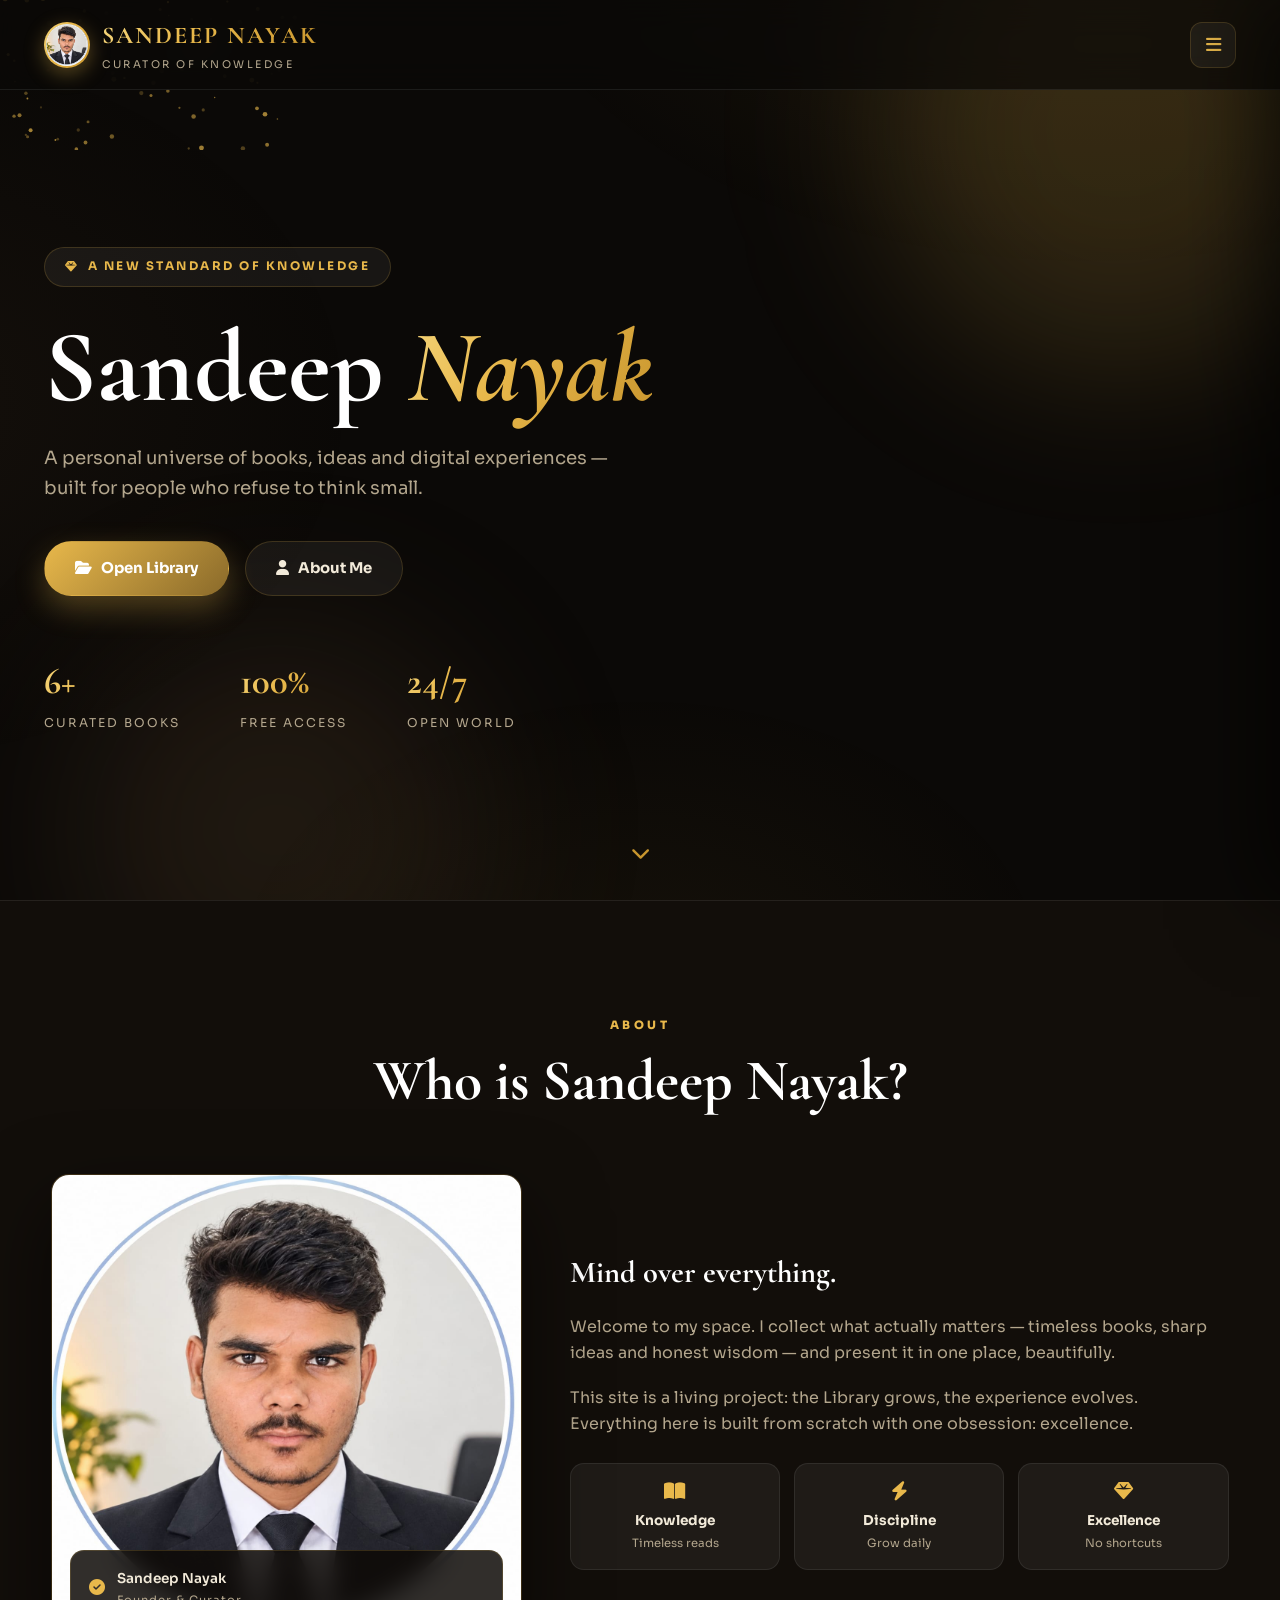
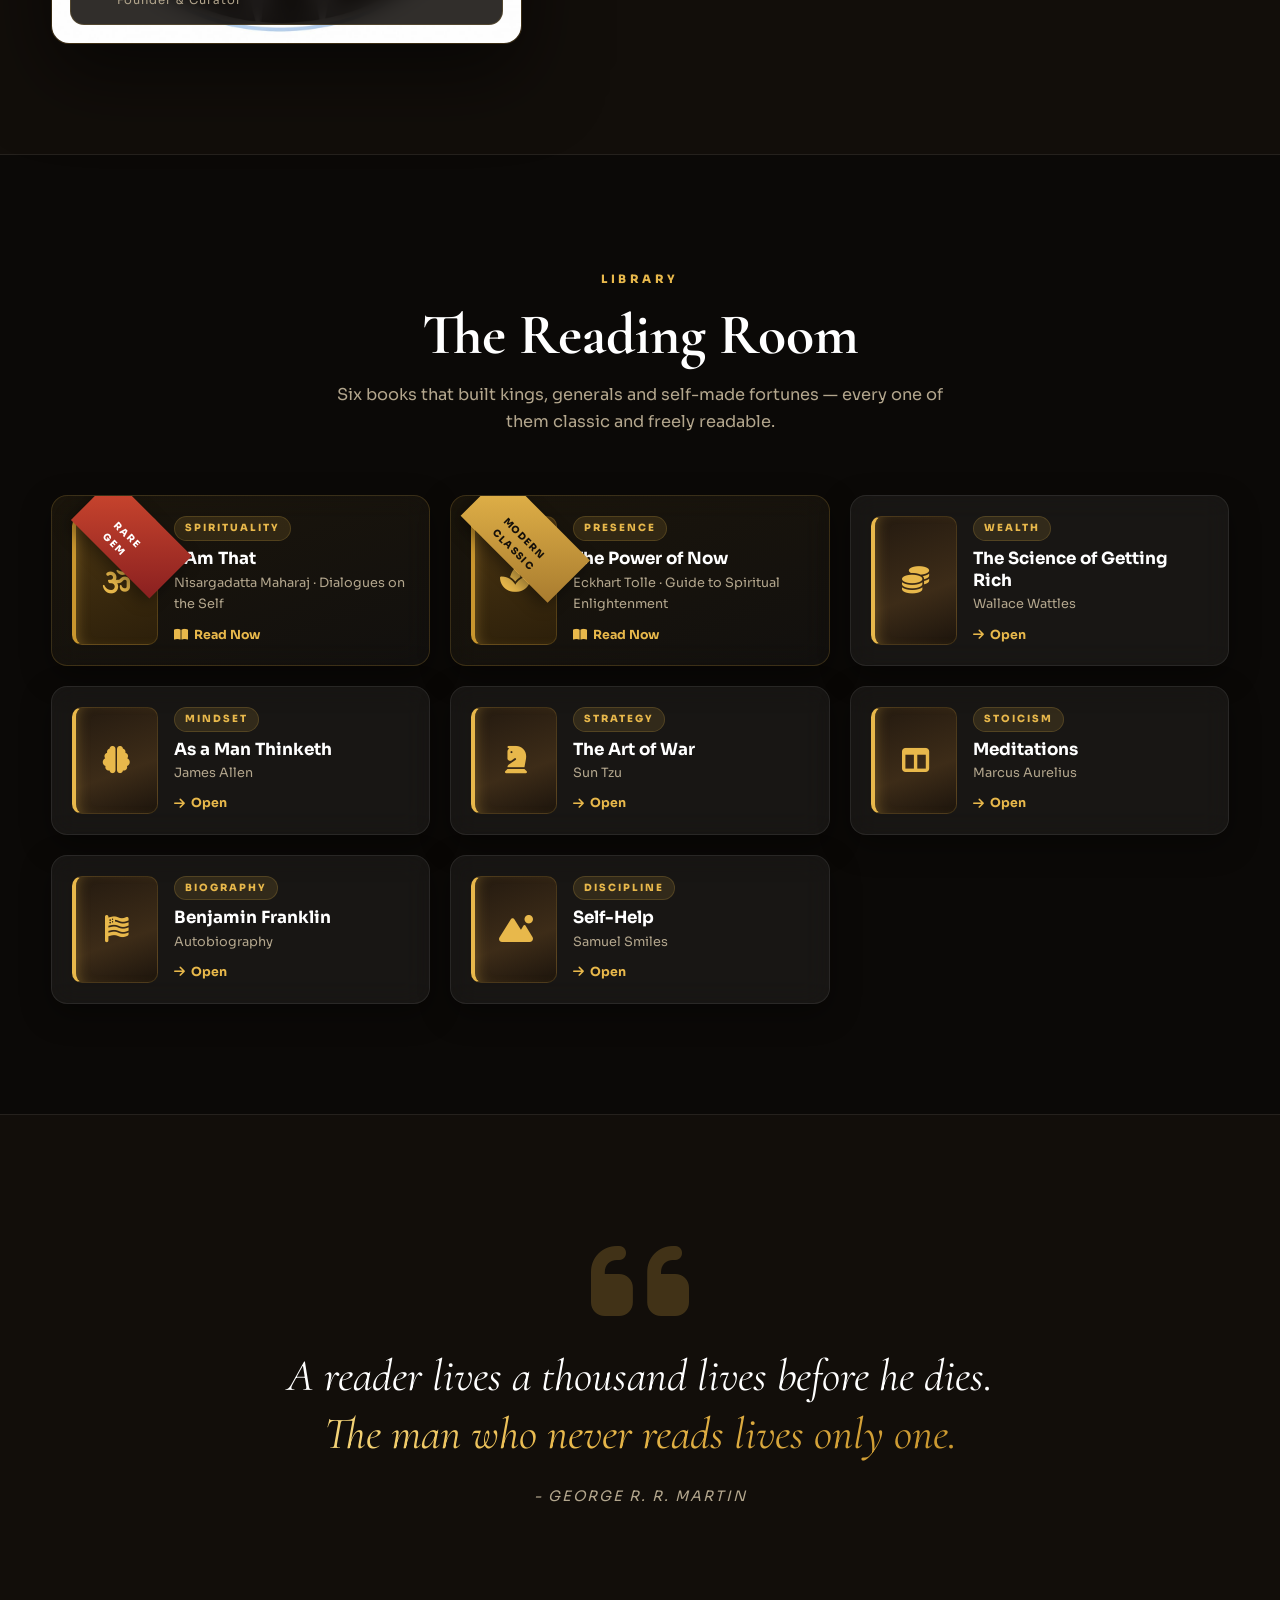
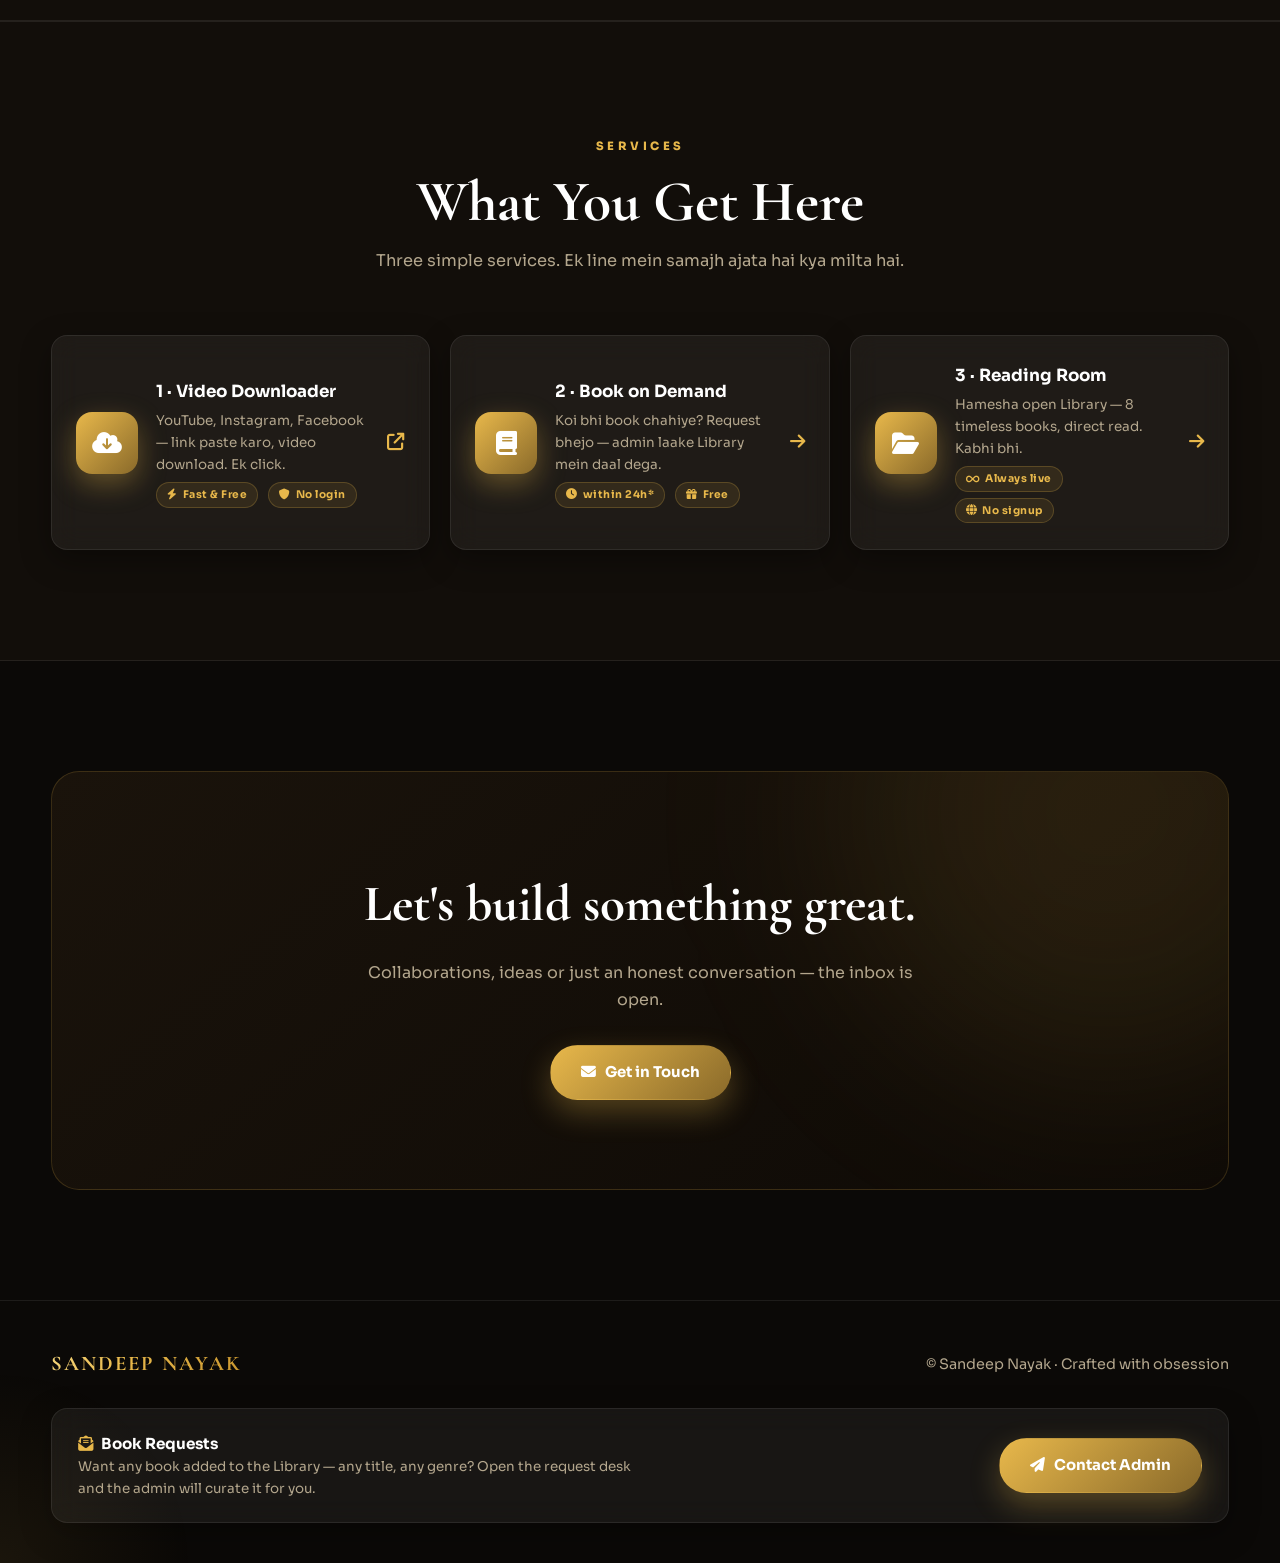
==== index.html @ e468a60b "Owner photo now visible in topbar on every page" ====
<!DOCTYPE html>
<html lang="en">
<head>
    <meta charset="UTF-8">
    <meta name="viewport" content="width=device-width, initial-scale=1.0, maximum-scale=1.0, user-scalable=no, viewport-fit=cover">
    <title>Sandeep Nayak | Premium Learning Spaces</title>
    <meta name="description" content="Sandeep Nayak — curated knowledge, resources and digital experiences.">
    <meta name="theme-color" content="#0b0907">
    <link rel="stylesheet" href="css/style.css">
    <link rel="stylesheet" href="https://cdnjs.cloudflare.com/ajax/libs/font-awesome/6.4.0/css/all.min.css">
    <link href="https://fonts.googleapis.com/css2?family=Cormorant+Garamond:ital,wght@0,500;0,600;0,700;1,600;1,700&family=Sora:wght@400;500;600;700;800&display=swap" rel="stylesheet">
</head>
<body>

    <div id="preloader">
        <div class="pre-logo">S. NAYAK</div>
        <div class="pre-bar"><i></i></div>
    </div>

    <div class="scroll-progress"></div>
    <div class="drawer-overlay" id="drawerOverlay"></div>

    <!-- ===== DRAWER ===== -->
    <aside class="drawer" id="drawer">
        <div class="drawer-head">
            <div class="side-brand">Menu</div>
            <button class="drawer-close" id="drawerClose"><i class="fas fa-xmark"></i></button>
        </div>

        <div class="drawer-owner">
            <div class="owner-avatar"><img src="images/sandeep.jpg" alt="Sandeep Nayak"></div>
            <h3>Sandeep Nayak</h3>
            <p>Founder &amp; Curator</p>
        </div>

        <div class="drawer-links">
            <a href="#home" class="drawer-link active" data-target="#home"><i class="fas fa-house"></i><span>Home</span></a>
            <a href="#about" class="drawer-link" data-target="#about"><i class="fas fa-user"></i><span>About Sandeep</span></a>
            <a href="#library" class="drawer-link" data-target="#library"><i class="fas fa-folder-open"></i><span>Library</span></a>
            <a href="#wisdom" class="drawer-link" data-target="#wisdom"><i class="fas fa-feather"></i><span>Wisdom</span></a>
            <a href="#services" class="drawer-link" data-target="#services"><i class="fas fa-screwdriver-wrench"></i><span>Services</span></a>
            <a href="#music" class="drawer-link" data-target="#music"><i class="fas fa-compass"></i><span>Explore</span></a>
            <a href="#contact" class="drawer-link" data-target="#contact"><i class="fas fa-envelope"></i><span>Contact</span></a>
        </div>

        <div class="drawer-foot">
            <div class="social">
                <a href="https://www.instagram.com/" target="_blank" rel="noopener" title="Instagram"><i class="fab fa-instagram"></i></a>
                <a href="https://x.com/" target="_blank" rel="noopener" title="X"><i class="fab fa-x-twitter"></i></a>
                <a href="https://www.youtube.com/" target="_blank" rel="noopener" title="YouTube"><i class="fab fa-youtube"></i></a>
                <a href="https://t.me/" target="_blank" rel="noopener" title="Telegram"><i class="fab fa-telegram"></i></a>
            </div>
            <p>© <span id="year"></span> Sandeep Nayak</p>
        </div>
    </aside>

    <!-- ===== TOPBAR ===== -->
    <header class="topbar">
        <div class="brand">
            <img class="top-avatar" src="images/sandeep.jpg" alt="Sandeep Nayak">
            <div>
                <h1>SANDEEP NAYAK</h1>
                <p>Curator of Knowledge</p>
            </div>
        </div>
        <div class="top-right">
            <button class="menu-btn" id="menuBtn" title="Open Menu"><i class="fas fa-bars"></i></button>
        </div>
    </header>

    <!-- ===== HERO ===== -->
    <section class="hero" id="home">
        <canvas id="heroCanvas"></canvas>
        <div class="hero-glow glow1"></div>
        <div class="hero-glow glow2"></div>
        <div class="hero-content">
            <span class="nav-pill"><i class="fas fa-gem"></i> A New Standard of Knowledge</span>
            <h1>Sandeep <em>Nayak</em></h1>
            <p class="hero-tagline">A personal universe of books, ideas and digital experiences — built for people who refuse to think small.</p>
            <div class="hero-cta">
                <a href="#library" class="btn btn-solid btn-lg"><i class="fas fa-folder-open"></i> Open Library</a>
                <a href="#about" class="btn btn-outline btn-lg"><i class="fas fa-user"></i> About Me</a>
            </div>
            <div class="hero-stats">
                <div class="stat"><h3 data-count="6" data-suffix="+">0</h3><p>Curated Books</p></div>
                <div class="stat"><h3 data-count="100" data-suffix="%">0</h3><p>Free Access</p></div>
                <div class="stat"><h3 data-count="24" data-suffix="/7">0</h3><p>Open World</p></div>
            </div>
        </div>
        <a href="#about" class="scroll-hint"><i class="fas fa-chevron-down"></i></a>
    </section>

    <!-- ===== ABOUT ===== -->
    <section class="section section-alt" id="about">
        <div class="container">
            <div class="section-head" data-reveal>
                <span class="kicker">About</span>
                <h2>Who is Sandeep Nayak?</h2>
            </div>
            <div class="about-wrap">
                <div class="about-photo" data-reveal>
                    <img src="images/sandeep.jpg" alt="Sandeep Nayak — Founder">
                    
                    <div class="about-badge">
                        <i class="fas fa-circle-check"></i>
                        <div>
                            <span>Sandeep Nayak</span>
                            <small>Founder &amp; Curator</small>
                        </div>
                    </div>
                </div>
                <div class="about-body" data-reveal>
                    <h3>Mind over everything.</h3>
                    <p>Welcome to my space. I collect what actually matters — timeless books, sharp ideas and honest wisdom — and present it in one place, beautifully.</p>
                    <p>This site is a living project: the Library grows, the experience evolves. Everything here is built from scratch with one obsession: excellence.</p>
                    <div class="about-pillars">
                        <div class="pillar"><div><i class="fas fa-book-open"></i></div><h4>Knowledge</h4><p>Timeless reads</p></div>
                        <div class="pillar"><div><i class="fas fa-bolt"></i></div><h4>Discipline</h4><p>Grow daily</p></div>
                        <div class="pillar"><div><i class="fas fa-gem"></i></div><h4>Excellence</h4><p>No shortcuts</p></div>
                    </div>
                </div>
            </div>
        </div>
    </section>

    <!-- ===== LIBRARY ===== -->
    <section class="section" id="library">
        <div class="container">
            <div class="section-head" data-reveal>
                <span class="kicker">Library</span>
                <h2>The Reading Room</h2>
                <p>Six books that built kings, generals and self-made fortunes — every one of them classic and freely readable.</p>
            </div>
            <div class="res-grid" id="bookGrid">

                <a class="book featured" data-reveal href="books/i-am-that.pdf" target="_blank" rel="noopener">
                    <div class="book-cover"><span class="ribbon">Rare Gem</span><i class="fas fa-om"></i></div>
                    <div class="book-meta">
                        <span class="book-tag">Spirituality</span>
                        <h3>I Am That</h3>
                        <p>Nisargadatta Maharaj · Dialogues on the Self</p>
                        <span class="read-link"><i class="fas fa-book-open"></i> Read Now</span>
                    </div>
                </a>

                <a class="book featured" data-reveal href="books/power-of-now.pdf" target="_blank" rel="noopener">
                    <div class="book-cover"><span class="ribbon gold">Modern Classic</span><i class="fas fa-spa"></i></div>
                    <div class="book-meta">
                        <span class="book-tag">Presence</span>
                        <h3>The Power of Now</h3>
                        <p>Eckhart Tolle · Guide to Spiritual Enlightenment</p>
                        <span class="read-link"><i class="fas fa-book-open"></i> Read Now</span>
                    </div>
                </a>

                <a class="book" data-reveal href="https://www.gutenberg.org/ebooks/25434" target="_blank" rel="noopener">
                    <div class="book-cover"><i class="fas fa-coins"></i></div>
                    <div class="book-meta">
                        <span class="book-tag">Wealth</span>
                        <h3>The Science of Getting Rich</h3>
                        <p>Wallace Wattles</p>
                        <span class="read-link"><i class="fas fa-arrow-right"></i> Open</span>
                    </div>
                </a>
                <a class="book" data-reveal href="https://www.gutenberg.org/ebooks/4507" target="_blank" rel="noopener">
                    <div class="book-cover"><i class="fas fa-brain"></i></div>
                    <div class="book-meta">
                        <span class="book-tag">Mindset</span>
                        <h3>As a Man Thinketh</h3>
                        <p>James Allen</p>
                        <span class="read-link"><i class="fas fa-arrow-right"></i> Open</span>
                    </div>
                </a>
                <a class="book" data-reveal href="https://www.gutenberg.org/ebooks/132" target="_blank" rel="noopener">
                    <div class="book-cover"><i class="fas fa-chess-knight"></i></div>
                    <div class="book-meta">
                        <span class="book-tag">Strategy</span>
                        <h3>The Art of War</h3>
                        <p>Sun Tzu</p>
                        <span class="read-link"><i class="fas fa-arrow-right"></i> Open</span>
                    </div>
                </a>
                <a class="book" data-reveal href="https://www.gutenberg.org/ebooks/2680" target="_blank" rel="noopener">
                    <div class="book-cover"><i class="fas fa-columns"></i></div>
                    <div class="book-meta">
                        <span class="book-tag">Stoicism</span>
                        <h3>Meditations</h3>
                        <p>Marcus Aurelius</p>
                        <span class="read-link"><i class="fas fa-arrow-right"></i> Open</span>
                    </div>
                </a>
                <a class="book" data-reveal href="https://www.gutenberg.org/ebooks/148" target="_blank" rel="noopener">
                    <div class="book-cover"><i class="fas fa-flag-usa"></i></div>
                    <div class="book-meta">
                        <span class="book-tag">Biography</span>
                        <h3>Benjamin Franklin</h3>
                        <p>Autobiography</p>
                        <span class="read-link"><i class="fas fa-arrow-right"></i> Open</span>
                    </div>
                </a>
                <a class="book" data-reveal href="https://www.gutenberg.org/ebooks/9351" target="_blank" rel="noopener">
                    <div class="book-cover"><i class="fas fa-mountain-sun"></i></div>
                    <div class="book-meta">
                        <span class="book-tag">Discipline</span>
                        <h3>Self-Help</h3>
                        <p>Samuel Smiles</p>
                        <span class="read-link"><i class="fas fa-arrow-right"></i> Open</span>
                    </div>
                </a>
            </div>
        </div>
    </section>

    <!-- ===== WISDOM / QUOTE ===== -->
    <section class="section section-alt" id="wisdom">
        <div class="container quote-block" data-reveal>
            <div class="quote-mark"><i class="fas fa-quote-left"></i></div>
            <blockquote>A reader lives a thousand lives before he dies.<br><em>The man who never reads lives only one.</em></blockquote>
            <cite>- George R. R. Martin</cite>
        </div>
    </section>


    <!-- ===== SERVICES ===== -->
    <section class="section section-alt" id="services">
        <div class="container">
            <div class="section-head" data-reveal>
                <span class="kicker">Services</span>
                <h2>What You Get Here</h2>
                <p>Three simple services. Ek line mein samajh ajata hai kya milta hai.</p>
            </div>
            <div class="svc-grid">
                <a class="svc-card" data-reveal href="downloader.html" target="_blank" rel="noopener">
                    <div class="svc-icon"><i class="fas fa-cloud-arrow-down"></i></div>
                    <div class="svc-info">
                        <h3>1 · Video Downloader</h3>
                        <p>YouTube, Instagram, Facebook — link paste karo, video download. Ek click.</p>
                        <span class="svc-chip"><i class="fas fa-bolt"></i> Fast &amp; Free</span>
                        <span class="svc-chip"><i class="fas fa-shield"></i> No login</span>
                    </div>
                    <span class="svc-go"><i class="fas fa-arrow-up-right-from-square"></i></span>
                </a>
                <a class="svc-card" data-reveal href="contact.html">
                    <div class="svc-icon"><i class="fas fa-book"></i></div>
                    <div class="svc-info">
                        <h3>2 · Book on Demand</h3>
                        <p>Koi bhi book chahiye? Request bhejo — admin laake Library mein daal dega.</p>
                        <span class="svc-chip"><i class="fas fa-clock"></i> within 24h*</span>
                        <span class="svc-chip"><i class="fas fa-gift"></i> Free</span>
                    </div>
                    <span class="svc-go"><i class="fas fa-arrow-right"></i></span>
                </a>
                <a class="svc-card" data-reveal href="#library">
                    <div class="svc-icon"><i class="fas fa-folder-open"></i></div>
                    <div class="svc-info">
                        <h3>3 · Reading Room</h3>
                        <p>Hamesha open Library — 8 timeless books, direct read. Kabhi bhi.</p>
                        <span class="svc-chip"><i class="fas fa-infinity"></i> Always live</span>
                        <span class="svc-chip"><i class="fas fa-globe"></i> No signup</span>
                    </div>
                    <span class="svc-go"><i class="fas fa-arrow-right"></i></span>
                </a>
            </div>
        </div>
    </section>

    <!-- ===== CONTACT ===== -->
    <section class="section" id="contact">
        <div class="container">
            <div class="cta-block" data-reveal>
                <h2>Let's build something great.</h2>
                <p>Collaborations, ideas or just an honest conversation — the inbox is open.</p>
                <a href="mailto:hello@sandeepnayak.com" class="btn btn-solid btn-lg"><i class="fas fa-envelope"></i> Get in Touch</a>
            </div>
        </div>
    </section>

    <footer class="footer">
        <div class="container">
            <span class="f-brand">SANDEEP NAYAK</span>
            <p>© <span id="year"></span> Sandeep Nayak · Crafted with obsession</p>
        </div>
        <div class="container request-strip">
            <div class="req-text">
                <h4><i class="fas fa-envelope-open-text"></i> Book Requests</h4>
                <p>Want any book added to the Library — any title, any genre? Open the request desk and the admin will curate it for you.</p>
            </div>
            <a href="contact.html" class="btn btn-solid"><i class="fas fa-paper-plane"></i> Contact Admin</a>
        </div>
    </footer>

    <script>document.getElementById('year').textContent = new Date().getFullYear();</script>
    <script src="js/main.js"></script>
</body>
</html>
---- css/style.css ----
/* ============================================================
   SANDDEEP NAYAK — Dark Luxe (drawer-first premium site)
   ============================================================ */
:root {
    --bg: #0b0907;
    --bg-2: #120e0a;
    --glass: rgba(255, 255, 255, 0.055);
    --glass-strong: rgba(255, 255, 255, 0.09);
    --gold: #e8b84b;
    --gold-2: #c9962e;
    --gold-soft: rgba(232, 184, 75, 0.12);
    --text: #f2ead9;
    --text-soft: #b3a68d;
    --line: rgba(232, 184, 75, 0.18);
    --line-soft: rgba(255, 255, 255, 0.08);
    --shadow: 0 30px 80px rgba(0, 0, 0, 0.55);
    --shadow-sm: 0 10px 30px rgba(0, 0, 0, 0.35);
    --radius: 18px;
    --grad-gold: linear-gradient(120deg, #f5d67c, #e8b84b 40%, #c9962e);
    --grad-gold-2: linear-gradient(135deg, #e8b84b, #8a6a2a);
    --ease: cubic-bezier(0.22, 0.61, 0.36, 1);
}

* { margin: 0; padding: 0; box-sizing: border-box; }
html { scroll-behavior: smooth; }

body {
    font-family: 'Sora', system-ui, sans-serif;
    background: var(--bg);
    color: var(--text);
    line-height: 1.65;
    overflow-x: hidden;
    min-height: 100vh;
    -webkit-font-smoothing: antialiased;
}
body::before {
    content: ''; position: fixed; inset: 0; z-index: -2; pointer-events: none;
    background:
        radial-gradient(1000px 600px at 85% -10%, rgba(232,184,75,0.08), transparent 60%),
        radial-gradient(800px 600px at -10% 45%, rgba(107,79,51,0.10), transparent 60%),
        radial-gradient(700px 500px at 50% 110%, rgba(232,184,75,0.05), transparent 60%);
}
body.drawer-open { overflow: hidden; }

::selection { background: var(--gold); color: #15100a; }
::-webkit-scrollbar { width: 10px; }
::-webkit-scrollbar-track { background: var(--bg); }
::-webkit-scrollbar-thumb { background: #3a2d1d; border-radius: 8px; }
::-webkit-scrollbar-thumb:hover { background: var(--gold-2); }

img { max-width: 100%; display: block; }
a { text-decoration: none; color: inherit; }
button { font-family: inherit; cursor: pointer; }
::backdrop { background: transparent; }

/* ===== PRELOADER ===== */
#preloader {
    position: fixed; inset: 0; z-index: 10000; display: flex;
    align-items: center; justify-content: center; flex-direction: column; gap: 18px;
    background: var(--bg); transition: opacity 0.6s var(--ease), visibility 0.6s;
}
#preloader.done { opacity: 0; visibility: hidden; }
.pre-logo {
    font-family: 'Cormorant Garamond', serif; font-size: 2.6rem; font-weight: 700;
    letter-spacing: 6px; background: var(--grad-gold);
    -webkit-background-clip: text; background-clip: text; color: transparent;
    animation: prePulse 1.4s ease-in-out infinite;
}
.pre-bar { width: 160px; height: 2px; background: rgba(255,255,255,0.1); border-radius: 2px; overflow: hidden; }
.pre-bar i { display: block; height: 100%; width: 40%; background: var(--grad-gold); border-radius: 2px; animation: preSlide 1s ease-in-out infinite; }
@keyframes preSlide { 0% { transform: translateX(-100%); } 100% { transform: translateX(260%); } }
@keyframes prePulse { 50% { opacity: 0.5; } }

/* ===== SCROLL PROGRESS ===== */
.scroll-progress {
    position: fixed; top: 0; left: 0; height: 3px; width: 0%;
    background: var(--grad-gold); z-index: 9500;
    box-shadow: 0 0 14px rgba(232,184,75,0.7);
}

/* ===== CURSOR GLOW (desktop) ===== */
.cursor-glow {
    position: fixed; width: 420px; height: 420px; border-radius: 50%;
    background: radial-gradient(circle, rgba(232,184,75,0.07), transparent 65%);
    pointer-events: none; z-index: 1; transform: translate(-50%, -50%);
    transition: left 0.08s linear, top 0.08s linear; display: none;
}
@media (pointer: fine) { .cursor-glow { display: block; } }

/* ===== TOPBAR ===== */
.topbar {
    display: flex; align-items: center; justify-content: space-between; gap: 16px;
    padding: 16px clamp(16px, 4vw, 44px);
    position: fixed; top: 0; left: 0; right: 0; z-index: 90;
    background: rgba(11, 9, 7, 0.72);
    backdrop-filter: blur(16px); -webkit-backdrop-filter: blur(16px);
    border-bottom: 1px solid var(--line-soft);
}
.brand { display: flex; align-items: center; gap: 12px; }
.brand h1 {
    font-family: 'Cormorant Garamond', serif; font-size: 1.5rem; letter-spacing: 2px;
    background: var(--grad-gold); -webkit-background-clip: text; background-clip: text; color: transparent;
    white-space: nowrap;
}
.brand p { font-size: 0.66rem; color: var(--text-soft); letter-spacing: 2.5px; text-transform: uppercase; }
.top-right { display: flex; align-items: center; gap: 12px; }

/* hamburger */
.menu-btn {
    background: var(--glass); border: 1px solid var(--line);
    width: 46px; height: 46px; border-radius: 12px; color: var(--gold);
    font-size: 1.1rem; display: flex; align-items: center; justify-content: center;
    transition: all 0.25s var(--ease);
}
.menu-btn:hover { background: var(--gold-soft); box-shadow: 0 6px 20px rgba(232,184,75,0.25); }

/* ===== DRAWER ===== */
.drawer-overlay {
    position: fixed; inset: 0; z-index: 500;
    background: rgba(5, 3, 1, 0.7); backdrop-filter: blur(6px); -webkit-backdrop-filter: blur(6px);
    opacity: 0; visibility: hidden; transition: opacity 0.35s var(--ease), visibility 0.35s;
}
.drawer-overlay.show { opacity: 1; visibility: visible; }
.drawer {
    position: fixed; top: 0; right: -330px; bottom: 0; width: 320px; z-index: 600;
    background: rgba(14, 10, 6, 0.96);
    backdrop-filter: blur(20px); -webkit-backdrop-filter: blur(20px);
    border-left: 1px solid var(--line);
    box-shadow: -30px 0 80px rgba(0,0,0,0.6);
    display: flex; flex-direction: column; padding: 30px 22px;
    transition: right 0.42s var(--ease);
}
.drawer.open { right: 0; }
.drawer-head { display: flex; align-items: center; justify-content: space-between; margin-bottom: 10px; }
.drawer-head .side-brand {
    font-family: 'Cormorant Garamond', serif; font-size: 1.7rem; font-weight: 700; letter-spacing: 3px;
    background: var(--grad-gold); -webkit-background-clip: text; background-clip: text; color: transparent;
}
.drawer-close {
    background: var(--glass); border: 1px solid var(--line-soft); color: var(--text);
    width: 38px; height: 38px; border-radius: 50%; font-size: 1rem; transition: all 0.25s;
}
.drawer-close:hover { background: var(--gold-2); color: #15100a; transform: rotate(90deg); }
.drawer-owner {
    text-align: center; padding: 22px 14px 26px; border-bottom: 1px solid var(--line-soft);
    margin-bottom: 18px;
}
.owner-avatar {
    width: 84px; height: 84px; margin: 0 auto 14px; border-radius: 50%;
    background: var(--grad-gold-2); color: #15100a;
    display: flex; align-items: center; justify-content: center;
    font-family: 'Cormorant Garamond', serif; font-size: 2rem; font-weight: 700;
    box-shadow: 0 14px 40px rgba(232,184,75,0.35);
    border: 2px solid rgba(245,214,124,0.5);
}
.drawer-owner h3 { font-size: 1.1rem; font-weight: 700; letter-spacing: 1px; color: #fff; }
.drawer-owner p { font-size: 0.72rem; color: var(--text-soft); letter-spacing: 2px; text-transform: uppercase; margin-top: 4px; }
.drawer-links { display: flex; flex-direction: column; gap: 6px; }
.drawer-link {
    display: flex; align-items: center; gap: 14px;
    padding: 14px 16px; border-radius: 14px;
    color: var(--text-soft); font-weight: 600; font-size: 0.98rem;
    transition: all 0.25s var(--ease); border: 1px solid transparent;
    cursor: pointer;
}
.drawer-link i { width: 24px; text-align: center; font-size: 1.1rem; transition: transform 0.25s; }
.drawer-link:hover { background: var(--glass); border-color: var(--line-soft); color: #fff; transform: translateX(4px); }
.drawer-link:hover i { transform: scale(1.18); color: var(--gold); }
.drawer-link.active { background: var(--gold-soft); border-color: var(--line); color: var(--gold); }
.drawer-foot { margin-top: auto; padding-top: 18px; border-top: 1px solid var(--line-soft); text-align: center; }
.drawer-foot .social { display: flex; justify-content: center; gap: 12px; }
.drawer-foot .social a {
    width: 42px; height: 42px; border-radius: 50%;
    background: var(--glass); border: 1px solid var(--line-soft);
    display: flex; align-items: center; justify-content: center;
    color: var(--text-soft); font-size: 1rem; transition: all 0.25s;
}
.drawer-foot .social a:hover { color: #15100a; background: var(--grad-gold); box-shadow: 0 8px 24px rgba(232,184,75,0.35); }
.drawer-foot p { margin-top: 14px; font-size: 0.72rem; color: var(--text-soft); }

/* ===== HERO ===== */
.hero {
    position: relative; overflow: hidden;
    padding: clamp(120px, 16vw, 190px) clamp(18px, 4vw, 44px) clamp(70px, 9vw, 110px);
    min-height: 100vh; display: flex; align-items: center;
}
#heroCanvas { position: absolute; inset: 0; z-index: 0; }
.hero-glow { position: absolute; border-radius: 50%; filter: blur(80px); pointer-events: none; animation: drift 10s ease-in-out infinite alternate; }
@keyframes drift { from { transform: translate(0,0) scale(1); } to { transform: translate(-50px, 40px) scale(1.15); } }
.glow1 { width: 480px; height: 480px; background: rgba(232, 184, 75, 0.16); top: -110px; right: -80px; }
.glow2 { width: 400px; height: 400px; background: rgba(107, 79, 51, 0.22); bottom: -130px; left: 6%; animation-delay: -5s; }
.hero-content { position: relative; z-index: 2; max-width: 760px; animation: heroIn 1.1s var(--ease) both; }
@keyframes heroIn { from { opacity: 0; transform: translateY(38px); } to { opacity: 1; transform: none; } }
.nav-pill {
    display: inline-flex; align-items: center; gap: 8px;
    background: var(--glass); color: var(--gold);
    padding: 9px 20px; border-radius: 999px;
    font-size: 0.74rem; font-weight: 700; letter-spacing: 2.5px; text-transform: uppercase;
    margin-bottom: 28px; border: 1px solid var(--line); width: fit-content;
    animation: glowPulse 3s ease-in-out infinite;
}
@keyframes glowPulse { 50% { box-shadow: 0 0 26px rgba(232,184,75,0.25); } }
.hero h1 {
    font-family: 'Cormorant Garamond', serif;
    font-size: clamp(3.2rem, 8.5vw, 6.4rem); font-weight: 700;
    line-height: 1.02; margin-bottom: 24px; color: #fff;
}
.hero h1 em {
    font-style: italic;
    background: var(--grad-gold);
    -webkit-background-clip: text; background-clip: text; color: transparent;
}
.hero-tagline { color: var(--text-soft); font-size: 1.14rem; max-width: 580px; margin-bottom: 38px; }
.hero-cta { display: flex; gap: 16px; flex-wrap: wrap; }
.hero-stats { display: flex; gap: clamp(28px, 5vw, 60px); margin-top: 56px; flex-wrap: wrap; }
.stat h3 {
    font-size: 2.3rem; font-weight: 800; font-family: 'Cormorant Garamond', serif;
    background: var(--grad-gold); -webkit-background-clip: text; background-clip: text; color: transparent;
}
.stat p { font-size: 0.76rem; color: var(--text-soft); letter-spacing: 2px; text-transform: uppercase; }
.scroll-hint {
    position: absolute; bottom: 30px; left: 50%; transform: translateX(-50%);
    color: var(--gold-2); animation: bounce 2s infinite; z-index: 2; font-size: 1.2rem;
}
@keyframes bounce { 0%,100% { transform: translate(-50%, 0); } 50% { transform: translate(-50%, 12px); } }

/* ===== SECTIONS ===== */
.section { padding: 110px 0; position: relative; }
.section-alt { background: var(--bg-2); border-block: 1px solid var(--line-soft); }
.container { width: min(1180px, 92%); margin: 0 auto; }
.section-head { text-align: center; margin-bottom: 60px; }
.kicker {
    display: inline-block; font-size: 0.72rem; font-weight: 800; letter-spacing: 3.5px;
    text-transform: uppercase; color: var(--gold); margin-bottom: 14px;
}
.section-head h2 {
    font-family: 'Cormorant Garamond', serif; font-size: clamp(2.4rem, 5vw, 3.6rem);
    font-weight: 700; line-height: 1.12; color: #fff;
}
.section-head > p { color: var(--text-soft); max-width: 640px; margin: 14px auto 0; font-size: 1.02rem; }

/* ===== ABOUT ===== */
.about-wrap { display: grid; grid-template-columns: 1fr 1.4fr; gap: 48px; align-items: center; }
.about-photo {
    border-radius: var(--radius); overflow: hidden; position: relative;
    border: 1px solid var(--line); box-shadow: var(--shadow);
    background: linear-gradient(135deg, #1c140c, #0e0a06);
    min-height: 380px; display: flex; align-items: center; justify-content: center;
}
.about-photo .initials {
    font-family: 'Cormorant Garamond', serif; font-size: 6rem; font-weight: 700;
    background: var(--grad-gold); -webkit-background-clip: text; background-clip: text; color: transparent;
}
.about-badge {
    position: absolute; bottom: 18px; left: 18px; right: 18px;
    background: rgba(14,10,6,0.85); backdrop-filter: blur(12px); -webkit-backdrop-filter: blur(12px);
    border: 1px solid var(--line); border-radius: 14px; padding: 14px 18px;
    display: flex; align-items: center; gap: 12px;
}
.about-badge i { color: var(--gold); }
.about-badge span { font-size: 0.85rem; font-weight: 600; }
.about-badge small { display: block; color: var(--text-soft); font-size: 0.72rem; letter-spacing: 1px; }
.about-body h3 { font-family: 'Cormorant Garamond', serif; font-size: 1.9rem; color: #fff; margin-bottom: 16px; }
.about-body p { color: var(--text-soft); margin-bottom: 18px; font-size: 1rem; }
.about-pillars { display: grid; grid-template-columns: repeat(3, 1fr); gap: 14px; margin-top: 26px; }
.pillar {
    background: var(--glass); border: 1px solid var(--line-soft); border-radius: 14px;
    padding: 16px 14px; text-align: center; transition: all 0.3s var(--ease);
}
.pillar:hover { border-color: var(--line); transform: translateY(-4px); }
.pillar i { color: var(--gold); font-size: 1.2rem; margin-bottom: 8px; }
.pillar h4 { font-size: 0.85rem; font-weight: 700; }
.pillar p { font-size: 0.72rem; color: var(--text-soft); margin: 2px 0 0; }

/* ===== LIBRARY ===== */
.res-grid { display: grid; grid-template-columns: repeat(auto-fill, minmax(330px, 1fr)); gap: 20px; }
.res-card {
    background: var(--glass); backdrop-filter: blur(14px); -webkit-backdrop-filter: blur(14px);
    border: 1px solid var(--line-soft); border-radius: 16px;
    padding: 22px; display: flex; align-items: center; gap: 16px;
    transition: all 0.32s var(--ease); position: relative; box-shadow: var(--shadow-sm);
    overflow: hidden;
}
.res-card::after {
    content: ''; position: absolute; top: 0; left: -80%; width: 50%; height: 100%;
    background: linear-gradient(100deg, transparent, rgba(232,184,75,0.10), transparent);
    transform: skewX(-18deg); transition: left 0.5s var(--ease);
}
.res-card:hover::after { left: 130%; }
.res-card:hover { transform: translateY(-6px); box-shadow: var(--shadow); border-color: var(--line); }
.res-icon {
    width: 56px; height: 56px; border-radius: 14px; flex-shrink: 0;
    background: linear-gradient(135deg, #d0a43f, #7a5a1a); color: #15100a;
    display: flex; align-items: center; justify-content: center; font-size: 1.3rem;
    box-shadow: 0 8px 24px rgba(208,164,63,0.4);
}
.res-info { flex: 1; min-width: 0; }
.res-info h3 { font-size: 1.02rem; font-weight: 700; margin-bottom: 3px; color: #fff; }
.res-info p { color: var(--text-soft); font-size: 0.83rem; }
.res-go { color: var(--gold); font-size: 1.05rem; transition: transform 0.25s; }
.res-card:hover .res-go { transform: translateX(4px); }

/* ===== QUOTE ===== */
.quote-block { text-align: center; position: relative; }
.quote-mark {
    font-family: 'Cormorant Garamond', serif; font-size: 7rem; line-height: 0.6;
    color: rgba(232,184,75,0.22); margin-bottom: 10px;
}
.quote-block blockquote {
    font-family: 'Cormorant Garamond', serif; font-style: italic;
    font-size: clamp(1.6rem, 4vw, 2.8rem); line-height: 1.3; color: #fff;
    max-width: 840px; margin: 0 auto 20px;
}
.quote-block blockquote em {
    background: var(--grad-gold); -webkit-background-clip: text; background-clip: text; color: transparent;
}
.quote-block cite { color: var(--text-soft); font-size: 0.9rem; letter-spacing: 2px; text-transform: uppercase; }

/* ===== CONTACT / CTA ===== */
.cta-block {
    text-align: center; border-radius: 28px;
    background: linear-gradient(140deg, #1a130b, #0e0a06);
    position: relative; overflow: hidden;
    padding: clamp(50px, 7vw, 90px) 30px;
    border: 1px solid var(--line);
}
.cta-block::before {
    content: ''; position: absolute; width: 520px; height: 520px; border-radius: 50%;
    background: rgba(232,184,75,0.10); filter: blur(100px); top: -220px; right: -140px; pointer-events: none;
}
.cta-block h2 { font-family: 'Cormorant Garamond', serif; font-size: clamp(2rem, 5vw, 3.2rem); margin-bottom: 14px; color: #fff; position: relative; }
.cta-block p { color: var(--text-soft); margin-bottom: 32px; position: relative; max-width: 560px; margin-inline: auto; }
.cta-block .container { position: relative; }

/* ===== BUTTONS ===== */
.btn {
    display: inline-flex; align-items: center; gap: 9px;
    padding: 14px 30px; border-radius: 999px;
    font-weight: 700; font-size: 0.93rem; font-family: inherit;
    border: 1px solid transparent; transition: all 0.28s var(--ease);
    position: relative; overflow: hidden;
}
.btn-solid { background: var(--grad-gold-2); color: #fff; box-shadow: 0 12px 30px rgba(232,184,75,0.3); }
.btn-solid::after {
    content: ''; position: absolute; inset: 0;
    background: linear-gradient(100deg, transparent 35%, rgba(255,255,255,0.35) 50%, transparent 65%);
    transform: translateX(-100%);
}
.btn-solid:hover { transform: translateY(-3px); box-shadow: 0 18px 44px rgba(232,184,75,0.45); }
.btn-solid:hover::after { animation: shine 0.7s ease; }
@keyframes shine { to { transform: translateX(100%); } }
.btn-outline { background: var(--glass); color: var(--text); border-color: var(--line); }
.btn-outline:hover { transform: translateY(-3px); background: var(--gold-soft); border-color: var(--gold); }

/* ===== FOOTER ===== */
.footer { padding: 46px 0 40px; border-top: 1px solid var(--line-soft); margin-top: auto; }
.footer .container {
    display: flex; justify-content: space-between; flex-wrap: wrap; gap: 12px;
    color: var(--text-soft); font-size: 0.9rem; align-items: center;
}
.footer .f-brand {
    font-family: 'Cormorant Garamond', serif; font-size: 1.3rem; font-weight: 700; letter-spacing: 2px;
    background: var(--grad-gold); -webkit-background-clip: text; background-clip: text; color: transparent;
}

/* ===== REVEAL ===== */
[data-reveal] { opacity: 0; transform: translateY(44px); transition: opacity 0.9s var(--ease), transform 0.9s var(--ease); }
[data-reveal].visible { opacity: 1; transform: none; }

/* ===== TOAST ===== */
.toast {
    position: fixed; bottom: 26px; left: 50%; transform: translateX(-50%) translateY(20px);
    background: var(--bg-2); color: var(--text); padding: 14px 26px; border-radius: 999px;
    font-weight: 600; font-size: 0.9rem; z-index: 9999; opacity: 0; pointer-events: none;
    transition: all 0.35s var(--ease); box-shadow: var(--shadow); border: 1px solid var(--line);
}
.toast.show { opacity: 1; transform: translateX(-50%) translateY(0); }

/* ===== RESPONSIVE ===== */
@media (max-width: 980px) {
    .about-wrap { grid-template-columns: 1fr; }
    .about-pillars { grid-template-columns: repeat(3, 1fr); }
}
@media (max-width: 640px) {
    .about-pillars { grid-template-columns: 1fr; }
    .hero-stats { gap: 24px; }
    .drawer { width: 100vw; right: -105vw; }
    .brand p { display: none; }
}

/* ===== OWNER AVATAR PHOTO ===== */
.owner-avatar {
    width: 92px; height: 92px; margin: 0 auto 14px; border-radius: 50%;
    padding: 3px; background: var(--grad-gold);
    box-shadow: 0 14px 40px rgba(232,184,75,0.4);
}
.owner-avatar img { width: 100%; height: 100%; border-radius: 50%; object-fit: cover; }
.about-photo img { width: 100%; min-height: 380px; max-height: 520px; object-fit: cover; }

/* ===== LIBRARY — BOOK SHELF ===== */
.res-grid { grid-template-columns: repeat(auto-fill, minmax(300px, 1fr)); }
.book {
    background: var(--glass); backdrop-filter: blur(14px); -webkit-backdrop-filter: blur(14px);
    border: 1px solid var(--line-soft); border-radius: 16px;
    padding: 20px; display: flex; gap: 16px; align-items: stretch;
    transition: all 0.32s var(--ease); position: relative; overflow: hidden;
    box-shadow: var(--shadow-sm);
}
.book:hover { transform: translateY(-8px); border-color: var(--line); box-shadow: var(--shadow); }
.book-cover {
    width: 86px; flex-shrink: 0; border-radius: 10px;
    background: linear-gradient(160deg, #241a10, #3d2c18 60%, #1c140c);
    border: 1px solid var(--line); border-left: 4px solid var(--gold);
    display: flex; align-items: center; justify-content: center;
    color: var(--gold); font-size: 1.7rem; position: relative;
    box-shadow: inset 8px 0 14px -8px rgba(232,184,75,0.35);
    transition: box-shadow 0.3s;
}
.book:hover .book-cover { box-shadow: inset 8px 0 18px -6px rgba(232,184,75,0.6), 0 8px 24px rgba(232,184,75,0.2); }
.book.featured .book-cover {
    background: linear-gradient(160deg, #4a3512, #2c1f0a); border-left-color: var(--gold-2);
    color: var(--gold);
}
.book-meta { flex: 1; min-width: 0; display: flex; flex-direction: column; gap: 3px; }
.book-tag {
    font-size: 0.62rem; font-weight: 800; letter-spacing: 2px; text-transform: uppercase;
    color: var(--gold); background: var(--gold-soft); border: 1px solid var(--line);
    padding: 3px 10px; border-radius: 999px; width: fit-content;
}
.book-meta h3 { font-size: 1.05rem; font-weight: 700; color: #fff; line-height: 1.3; margin-top: 4px; }
.book-meta p { color: var(--text-soft); font-size: 0.8rem; flex: 1; }
.read-link {
    font-size: 0.78rem; font-weight: 700; color: var(--gold);
    display: flex; align-items: center; gap: 6px; margin-top: 6px;
    transition: gap 0.25s;
}
.book:hover .read-link { gap: 10px; }
.ribbon {
    position: absolute; top: -9px; right: -30px;
    transform: rotate(45deg);
    background: linear-gradient(135deg, #d0492f, #8a2020); color: #fff;
    font-size: 0.6rem; font-weight: 800; letter-spacing: 1.5px; text-transform: uppercase;
    padding: 24px 34px 4px; box-shadow: 0 6px 16px rgba(0,0,0,0.4);
}
.ribbon.gold { background: linear-gradient(135deg, #e8b84b, #a97c2f); color: #15100a; }
.book.featured { border-color: var(--line); background: linear-gradient(160deg, rgba(232,184,75,0.07), rgba(255,255,255,0.03)); }

/* ===== SERVICES ===== */
.svc-grid { display: grid; grid-template-columns: repeat(auto-fill, minmax(330px, 1fr)); gap: 20px; }
.svc-card {
    background: var(--glass); backdrop-filter: blur(14px); -webkit-backdrop-filter: blur(14px);
    border: 1px solid var(--line-soft); border-radius: 16px;
    padding: 26px 24px; display: flex; align-items: center; gap: 18px;
    transition: all 0.32s var(--ease); position: relative; overflow: hidden;
    box-shadow: var(--shadow-sm);
}
.svc-card::after {
    content: ''; position: absolute; width: 160px; height: 160px; border-radius: 50%;
    background: radial-gradient(circle, rgba(232,184,75,0.16), transparent 70%);
    top: -60px; right: -50px; opacity: 0; transition: opacity 0.4s;
}
.svc-card:hover { transform: translateY(-6px); border-color: var(--line); box-shadow: var(--shadow); }
.svc-card:hover::after { opacity: 1; }
.svc-icon {
    width: 62px; height: 62px; border-radius: 16px; flex-shrink: 0;
    background: var(--grad-gold-2); color: #fff;
    display: flex; align-items: center; justify-content: center; font-size: 1.5rem;
    box-shadow: 0 10px 28px rgba(232,184,75,0.35);
}
.svc-info { flex: 1; min-width: 0; }
.svc-info h3 { font-size: 1.05rem; font-weight: 700; color: #fff; margin-bottom: 4px; }
.svc-info p { color: var(--text-soft); font-size: 0.84rem; }
.svc-go { color: var(--gold); font-size: 1.1rem; transition: transform 0.25s; }
.svc-card:hover .svc-go { transform: translate(3px,-3px); }

/* ===== Book request strip (footer) ===== */
.request-strip {
    margin-top: 26px; padding: 22px 26px;
    background: var(--glass); backdrop-filter: blur(14px); -webkit-backdrop-filter: blur(14px);
    border: 1px solid var(--line-soft); border-radius: 16px;
    display: flex; align-items: center; justify-content: space-between; gap: 20px; flex-wrap: wrap;
    box-shadow: var(--shadow-sm);
}
.request-strip .req-text h4 { font-size: 0.95rem; font-weight: 700; color: #fff; display: flex; align-items: center; gap: 8px; }
.request-strip .req-text h4 i { color: var(--gold); }
.request-strip .req-text p { color: var(--text-soft); font-size: 0.84rem; max-width: 560px; }
.request-strip .btn { flex-shrink: 0; }

/* svc chips */
.svc-chip {
    display: inline-flex; align-items: center; gap: 5px;
    font-size: 0.66rem; font-weight: 700; letter-spacing: 0.5px;
    color: var(--gold); background: rgba(232,184,75,0.1);
    border: 1px solid rgba(232,184,75,0.22);
    border-radius: 999px; padding: 3px 10px; margin: 6px 6px 0 0;
}
.svc-chip i { font-size: 0.68rem; }
.svc-info h3 { display: flex; align-items: center; }

/* prevent double-tap zoom jitter */
html { touch-action: manipulation; -webkit-text-size-adjust: 100%; text-size-adjust: 100%; }
button, a, input, textarea, select { touch-action: manipulation; }

/* owner avatar in topbar */
.top-avatar {
    width: 46px; height: 46px; border-radius: 50%; object-fit: cover;
    padding: 2px; background: var(--grad-gold);
    box-shadow: 0 6px 20px rgba(232,184,75,0.35);
    animation: glowPulse 4s ease-in-out infinite;
    flex-shrink: 0;
}
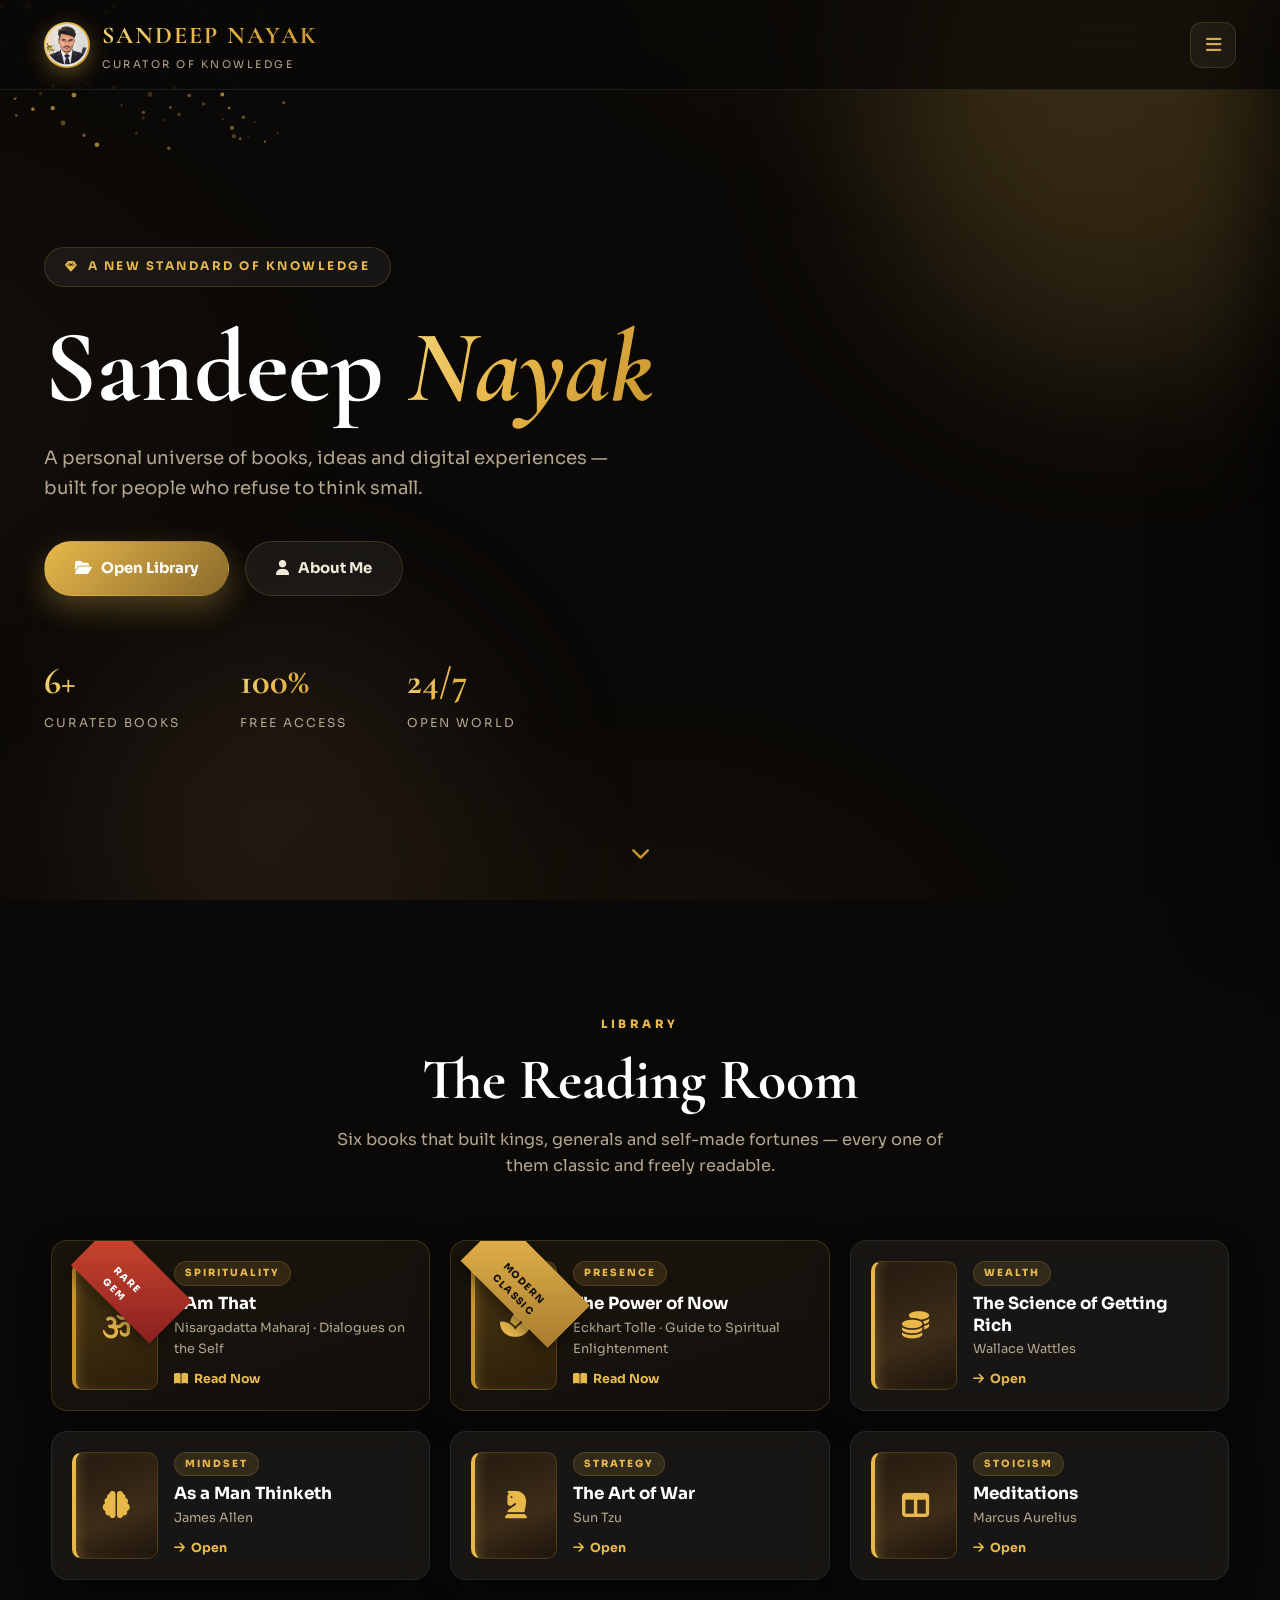
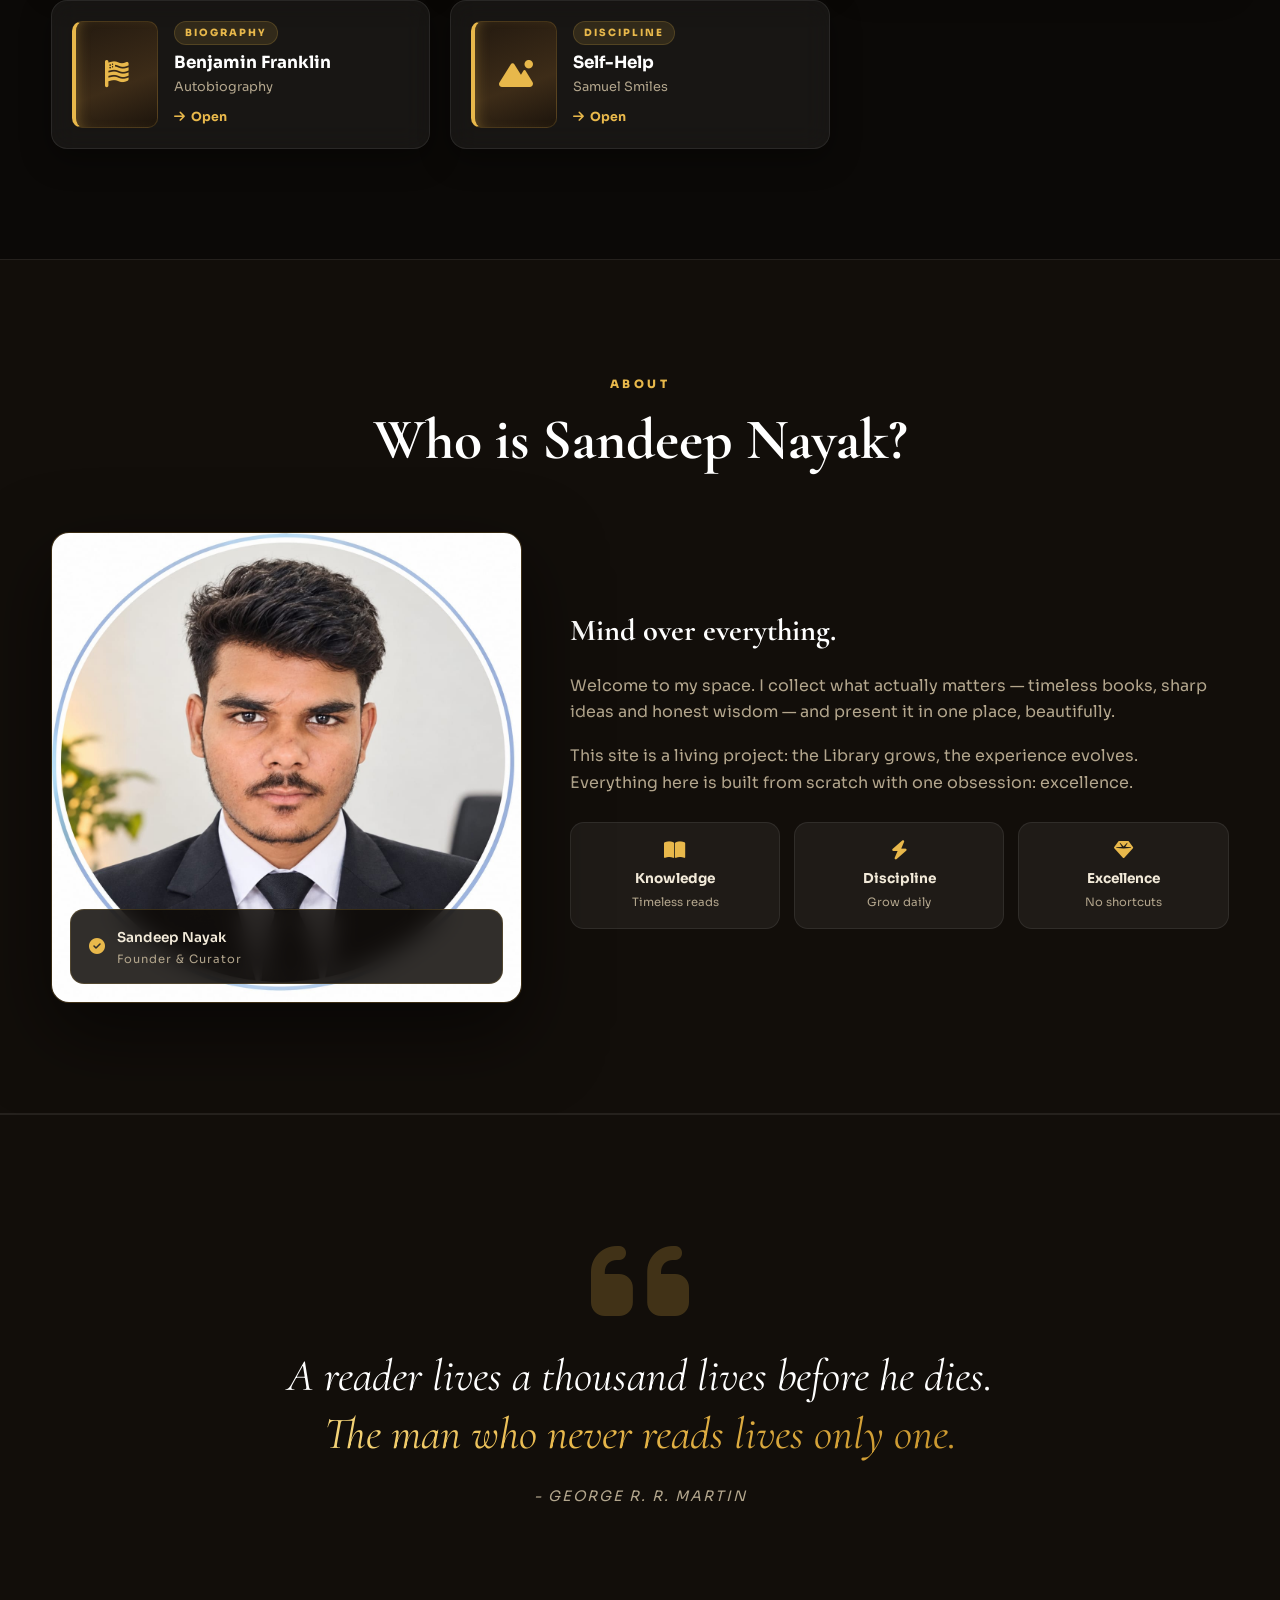
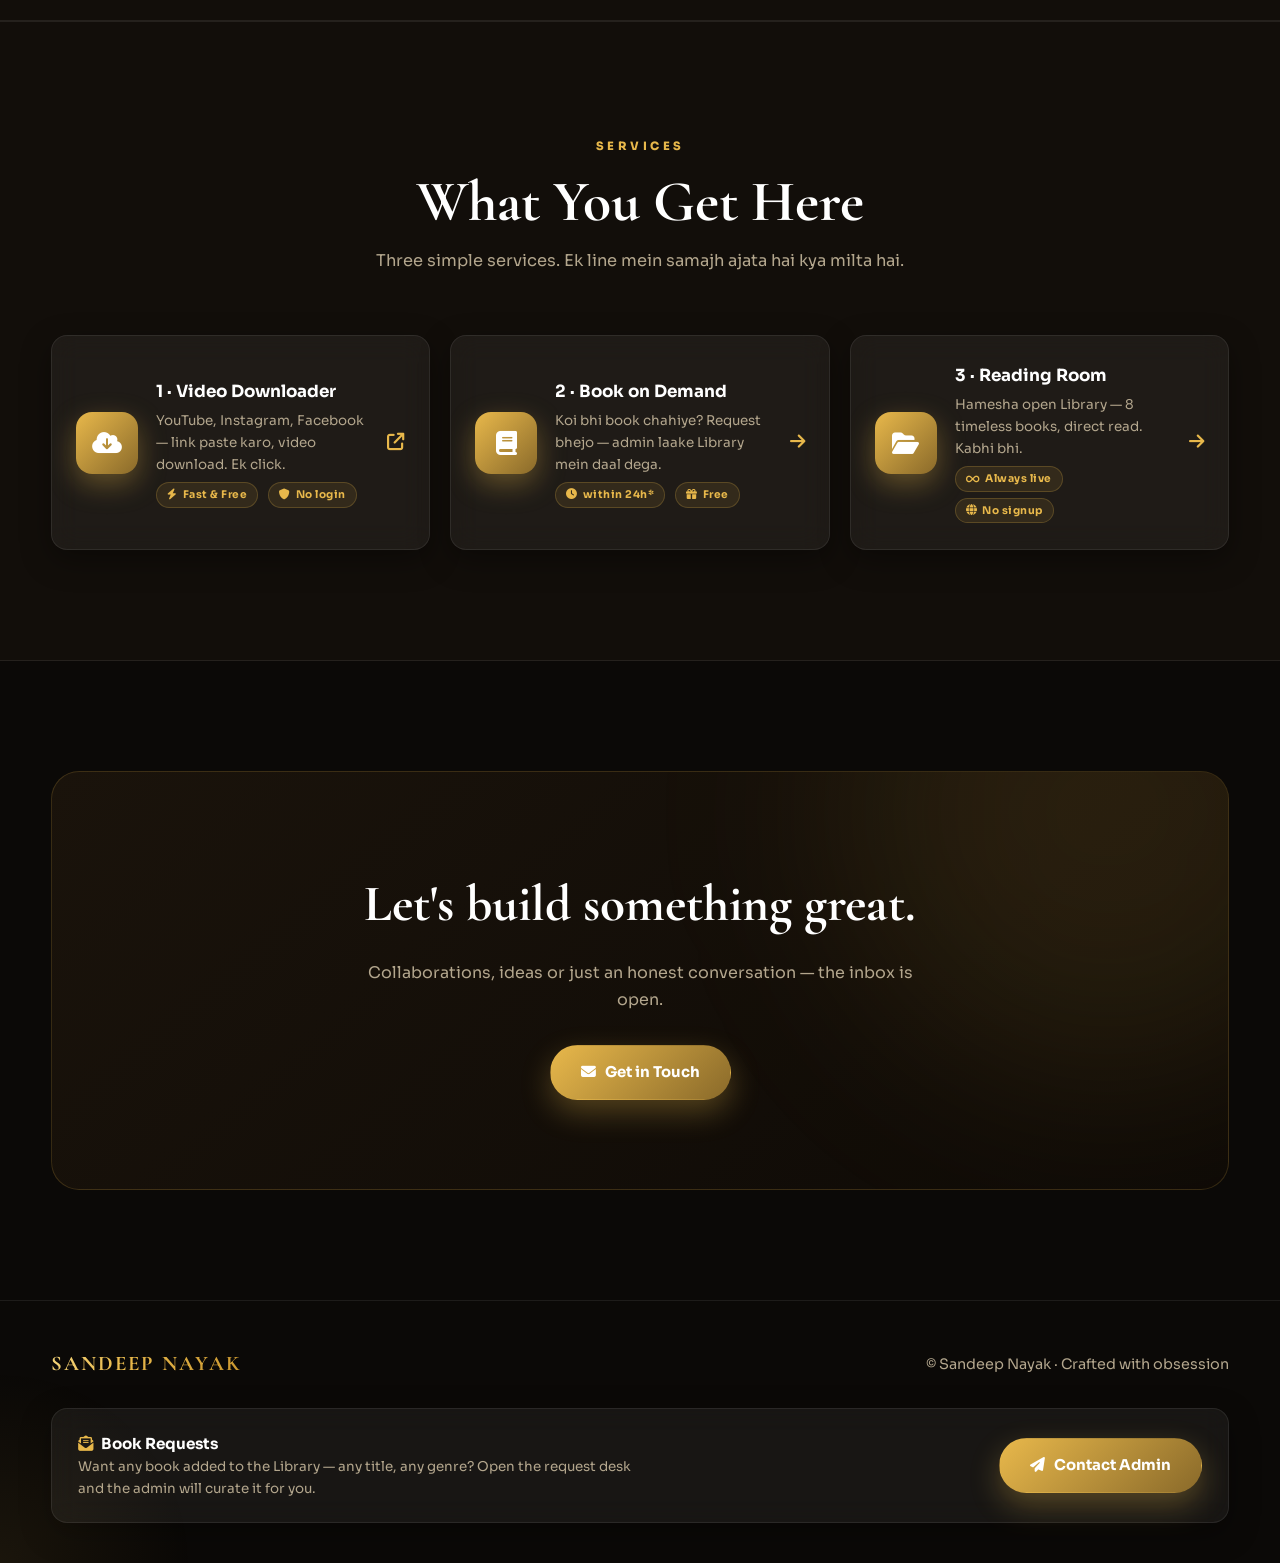
==== commit 303b54ae: "Library section moved right after hero (top)" ====
--- a/index.html
+++ b/index.html
@@ -35,8 +35,8 @@
 
         <div class="drawer-links">
             <a href="#home" class="drawer-link active" data-target="#home"><i class="fas fa-house"></i><span>Home</span></a>
+            <a href="#library" class="drawer-link" data-target="#library"><i class="fas fa-folder-open"></i><span>Library</span></a>
             <a href="#about" class="drawer-link" data-target="#about"><i class="fas fa-user"></i><span>About Sandeep</span></a>
-            <a href="#library" class="drawer-link" data-target="#library"><i class="fas fa-folder-open"></i><span>Library</span></a>
             <a href="#wisdom" class="drawer-link" data-target="#wisdom"><i class="fas fa-feather"></i><span>Wisdom</span></a>
             <a href="#services" class="drawer-link" data-target="#services"><i class="fas fa-screwdriver-wrench"></i><span>Services</span></a>
             <a href="#music" class="drawer-link" data-target="#music"><i class="fas fa-compass"></i><span>Explore</span></a>
@@ -90,6 +90,94 @@
         <a href="#about" class="scroll-hint"><i class="fas fa-chevron-down"></i></a>
     </section>
 
+    <!-- ===== LIBRARY ===== -->
+    <section class="section" id="library">
+        <div class="container">
+            <div class="section-head" data-reveal>
+                <span class="kicker">Library</span>
+                <h2>The Reading Room</h2>
+                <p>Six books that built kings, generals and self-made fortunes — every one of them classic and freely readable.</p>
+            </div>
+            <div class="res-grid" id="bookGrid">
+
+                <a class="book featured" data-reveal href="books/i-am-that.pdf" target="_blank" rel="noopener">
+                    <div class="book-cover"><span class="ribbon">Rare Gem</span><i class="fas fa-om"></i></div>
+                    <div class="book-meta">
+                        <span class="book-tag">Spirituality</span>
+                        <h3>I Am That</h3>
+                        <p>Nisargadatta Maharaj · Dialogues on the Self</p>
+                        <span class="read-link"><i class="fas fa-book-open"></i> Read Now</span>
+                    </div>
+                </a>
+
+                <a class="book featured" data-reveal href="books/power-of-now.pdf" target="_blank" rel="noopener">
+                    <div class="book-cover"><span class="ribbon gold">Modern Classic</span><i class="fas fa-spa"></i></div>
+                    <div class="book-meta">
+                        <span class="book-tag">Presence</span>
+                        <h3>The Power of Now</h3>
+                        <p>Eckhart Tolle · Guide to Spiritual Enlightenment</p>
+                        <span class="read-link"><i class="fas fa-book-open"></i> Read Now</span>
+                    </div>
+                </a>
+
+                <a class="book" data-reveal href="https://www.gutenberg.org/ebooks/25434" target="_blank" rel="noopener">
+                    <div class="book-cover"><i class="fas fa-coins"></i></div>
+                    <div class="book-meta">
+                        <span class="book-tag">Wealth</span>
+                        <h3>The Science of Getting Rich</h3>
+                        <p>Wallace Wattles</p>
+                        <span class="read-link"><i class="fas fa-arrow-right"></i> Open</span>
+                    </div>
+                </a>
+                <a class="book" data-reveal href="https://www.gutenberg.org/ebooks/4507" target="_blank" rel="noopener">
+                    <div class="book-cover"><i class="fas fa-brain"></i></div>
+                    <div class="book-meta">
+                        <span class="book-tag">Mindset</span>
+                        <h3>As a Man Thinketh</h3>
+                        <p>James Allen</p>
+                        <span class="read-link"><i class="fas fa-arrow-right"></i> Open</span>
+                    </div>
+                </a>
+                <a class="book" data-reveal href="https://www.gutenberg.org/ebooks/132" target="_blank" rel="noopener">
+                    <div class="book-cover"><i class="fas fa-chess-knight"></i></div>
+                    <div class="book-meta">
+                        <span class="book-tag">Strategy</span>
+                        <h3>The Art of War</h3>
+                        <p>Sun Tzu</p>
+                        <span class="read-link"><i class="fas fa-arrow-right"></i> Open</span>
+                    </div>
+                </a>
+                <a class="book" data-reveal href="https://www.gutenberg.org/ebooks/2680" target="_blank" rel="noopener">
+                    <div class="book-cover"><i class="fas fa-columns"></i></div>
+                    <div class="book-meta">
+                        <span class="book-tag">Stoicism</span>
+                        <h3>Meditations</h3>
+                        <p>Marcus Aurelius</p>
+                        <span class="read-link"><i class="fas fa-arrow-right"></i> Open</span>
+                    </div>
+                </a>
+                <a class="book" data-reveal href="https://www.gutenberg.org/ebooks/148" target="_blank" rel="noopener">
+                    <div class="book-cover"><i class="fas fa-flag-usa"></i></div>
+                    <div class="book-meta">
+                        <span class="book-tag">Biography</span>
+                        <h3>Benjamin Franklin</h3>
+                        <p>Autobiography</p>
+                        <span class="read-link"><i class="fas fa-arrow-right"></i> Open</span>
+                    </div>
+                </a>
+                <a class="book" data-reveal href="https://www.gutenberg.org/ebooks/9351" target="_blank" rel="noopener">
+                    <div class="book-cover"><i class="fas fa-mountain-sun"></i></div>
+                    <div class="book-meta">
+                        <span class="book-tag">Discipline</span>
+                        <h3>Self-Help</h3>
+                        <p>Samuel Smiles</p>
+                        <span class="read-link"><i class="fas fa-arrow-right"></i> Open</span>
+                    </div>
+                </a>
+            </div>
+        </div>
+    </section>
+
     <!-- ===== ABOUT ===== -->
     <section class="section section-alt" id="about">
         <div class="container">
@@ -123,94 +211,6 @@
         </div>
     </section>
 
-    <!-- ===== LIBRARY ===== -->
-    <section class="section" id="library">
-        <div class="container">
-            <div class="section-head" data-reveal>
-                <span class="kicker">Library</span>
-                <h2>The Reading Room</h2>
-                <p>Six books that built kings, generals and self-made fortunes — every one of them classic and freely readable.</p>
-            </div>
-            <div class="res-grid" id="bookGrid">
-
-                <a class="book featured" data-reveal href="books/i-am-that.pdf" target="_blank" rel="noopener">
-                    <div class="book-cover"><span class="ribbon">Rare Gem</span><i class="fas fa-om"></i></div>
-                    <div class="book-meta">
-                        <span class="book-tag">Spirituality</span>
-                        <h3>I Am That</h3>
-                        <p>Nisargadatta Maharaj · Dialogues on the Self</p>
-                        <span class="read-link"><i class="fas fa-book-open"></i> Read Now</span>
-                    </div>
-                </a>
-
-                <a class="book featured" data-reveal href="books/power-of-now.pdf" target="_blank" rel="noopener">
-                    <div class="book-cover"><span class="ribbon gold">Modern Classic</span><i class="fas fa-spa"></i></div>
-                    <div class="book-meta">
-                        <span class="book-tag">Presence</span>
-                        <h3>The Power of Now</h3>
-                        <p>Eckhart Tolle · Guide to Spiritual Enlightenment</p>
-                        <span class="read-link"><i class="fas fa-book-open"></i> Read Now</span>
-                    </div>
-                </a>
-
-                <a class="book" data-reveal href="https://www.gutenberg.org/ebooks/25434" target="_blank" rel="noopener">
-                    <div class="book-cover"><i class="fas fa-coins"></i></div>
-                    <div class="book-meta">
-                        <span class="book-tag">Wealth</span>
-                        <h3>The Science of Getting Rich</h3>
-                        <p>Wallace Wattles</p>
-                        <span class="read-link"><i class="fas fa-arrow-right"></i> Open</span>
-                    </div>
-                </a>
-                <a class="book" data-reveal href="https://www.gutenberg.org/ebooks/4507" target="_blank" rel="noopener">
-                    <div class="book-cover"><i class="fas fa-brain"></i></div>
-                    <div class="book-meta">
-                        <span class="book-tag">Mindset</span>
-                        <h3>As a Man Thinketh</h3>
-                        <p>James Allen</p>
-                        <span class="read-link"><i class="fas fa-arrow-right"></i> Open</span>
-                    </div>
-                </a>
-                <a class="book" data-reveal href="https://www.gutenberg.org/ebooks/132" target="_blank" rel="noopener">
-                    <div class="book-cover"><i class="fas fa-chess-knight"></i></div>
-                    <div class="book-meta">
-                        <span class="book-tag">Strategy</span>
-                        <h3>The Art of War</h3>
-                        <p>Sun Tzu</p>
-                        <span class="read-link"><i class="fas fa-arrow-right"></i> Open</span>
-                    </div>
-                </a>
-                <a class="book" data-reveal href="https://www.gutenberg.org/ebooks/2680" target="_blank" rel="noopener">
-                    <div class="book-cover"><i class="fas fa-columns"></i></div>
-                    <div class="book-meta">
-                        <span class="book-tag">Stoicism</span>
-                        <h3>Meditations</h3>
-                        <p>Marcus Aurelius</p>
-                        <span class="read-link"><i class="fas fa-arrow-right"></i> Open</span>
-                    </div>
-                </a>
-                <a class="book" data-reveal href="https://www.gutenberg.org/ebooks/148" target="_blank" rel="noopener">
-                    <div class="book-cover"><i class="fas fa-flag-usa"></i></div>
-                    <div class="book-meta">
-                        <span class="book-tag">Biography</span>
-                        <h3>Benjamin Franklin</h3>
-                        <p>Autobiography</p>
-                        <span class="read-link"><i class="fas fa-arrow-right"></i> Open</span>
-                    </div>
-                </a>
-                <a class="book" data-reveal href="https://www.gutenberg.org/ebooks/9351" target="_blank" rel="noopener">
-                    <div class="book-cover"><i class="fas fa-mountain-sun"></i></div>
-                    <div class="book-meta">
-                        <span class="book-tag">Discipline</span>
-                        <h3>Self-Help</h3>
-                        <p>Samuel Smiles</p>
-                        <span class="read-link"><i class="fas fa-arrow-right"></i> Open</span>
-                    </div>
-                </a>
-            </div>
-        </div>
-    </section>
-
     <!-- ===== WISDOM / QUOTE ===== -->
     <section class="section section-alt" id="wisdom">
         <div class="container quote-block" data-reveal>
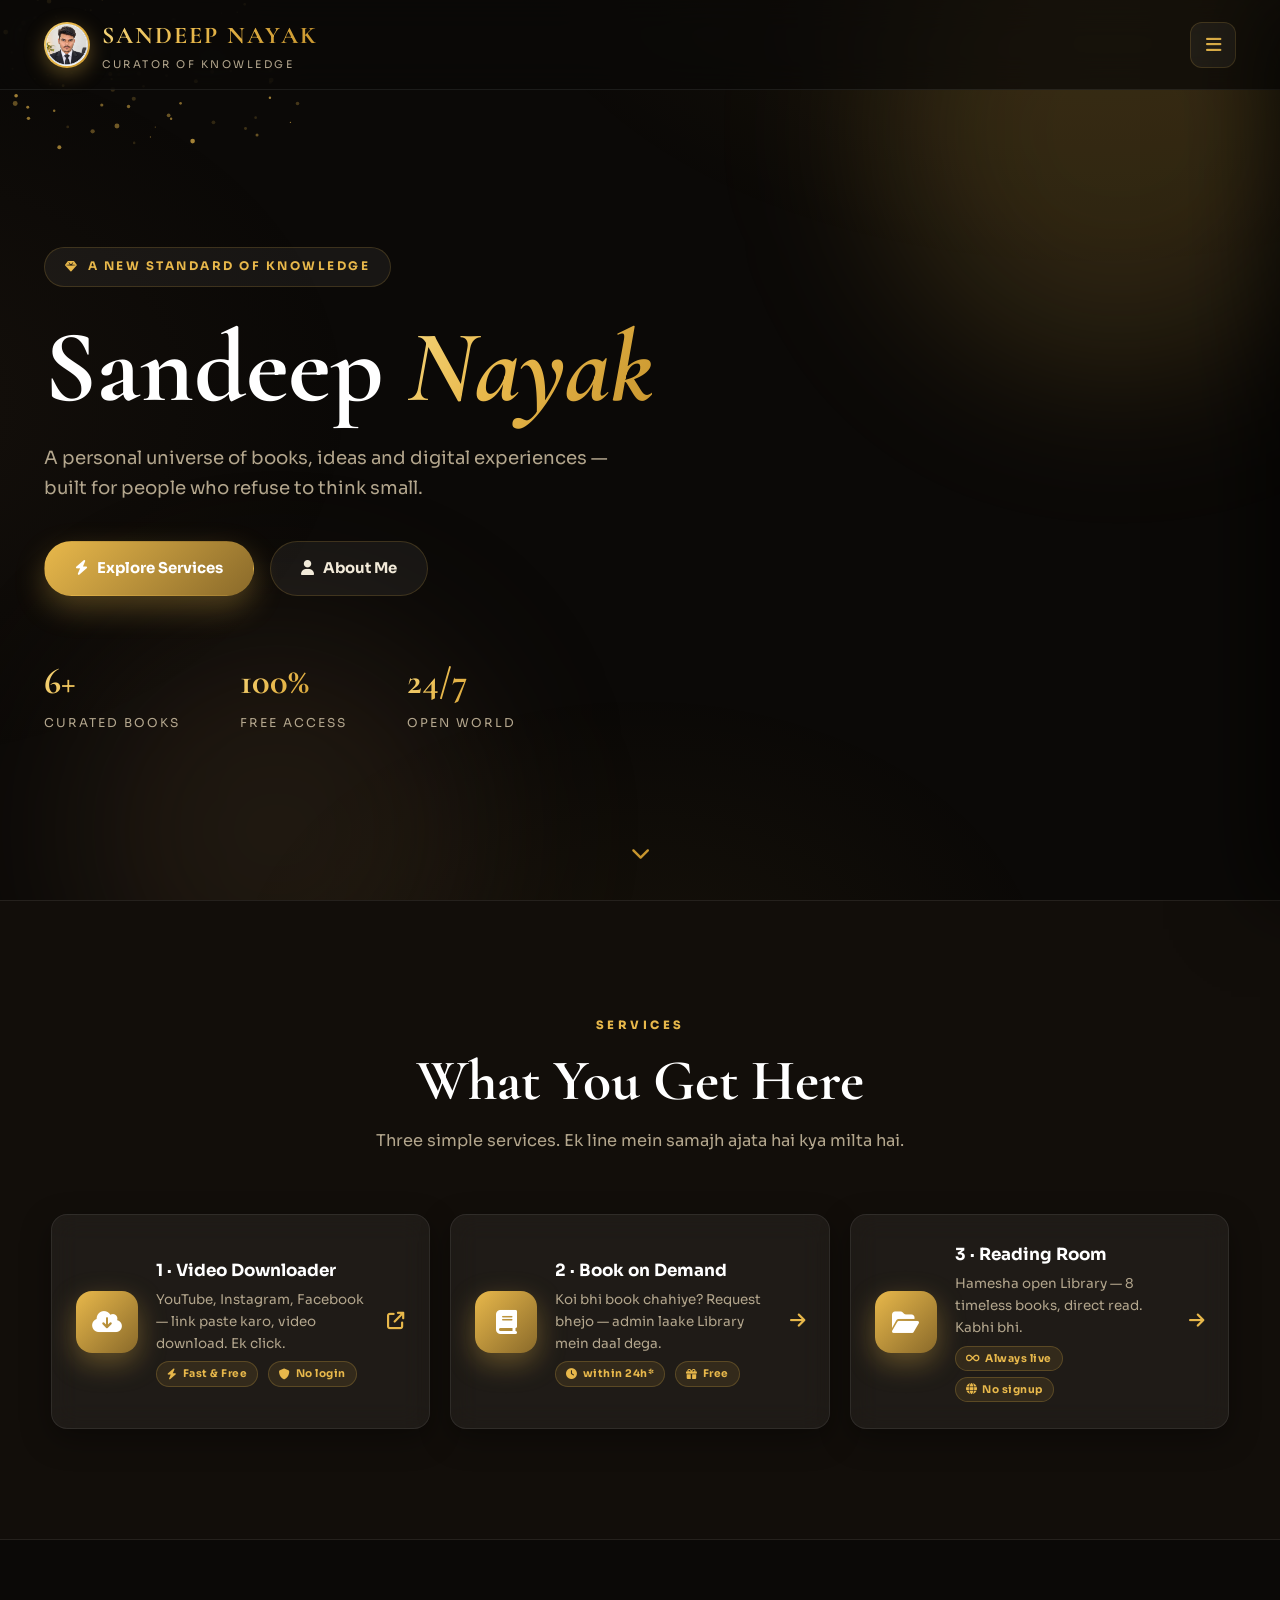
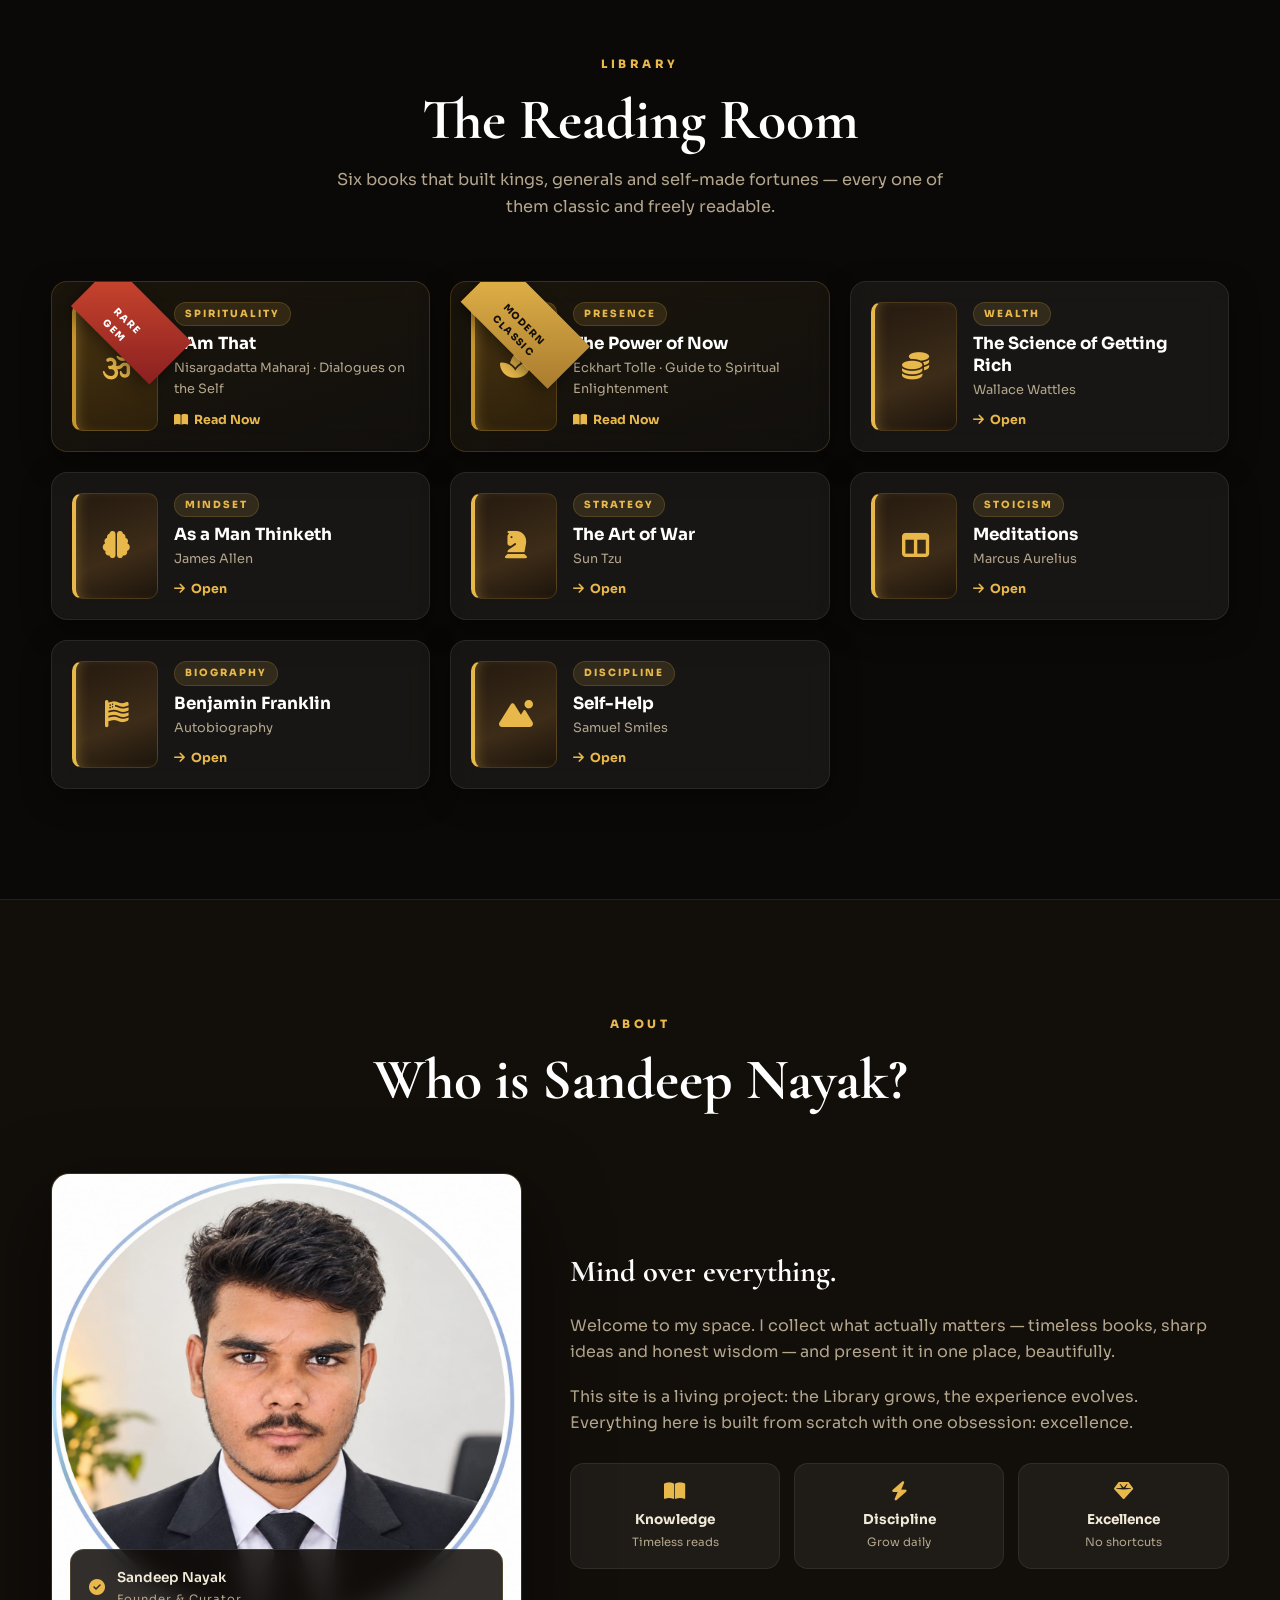
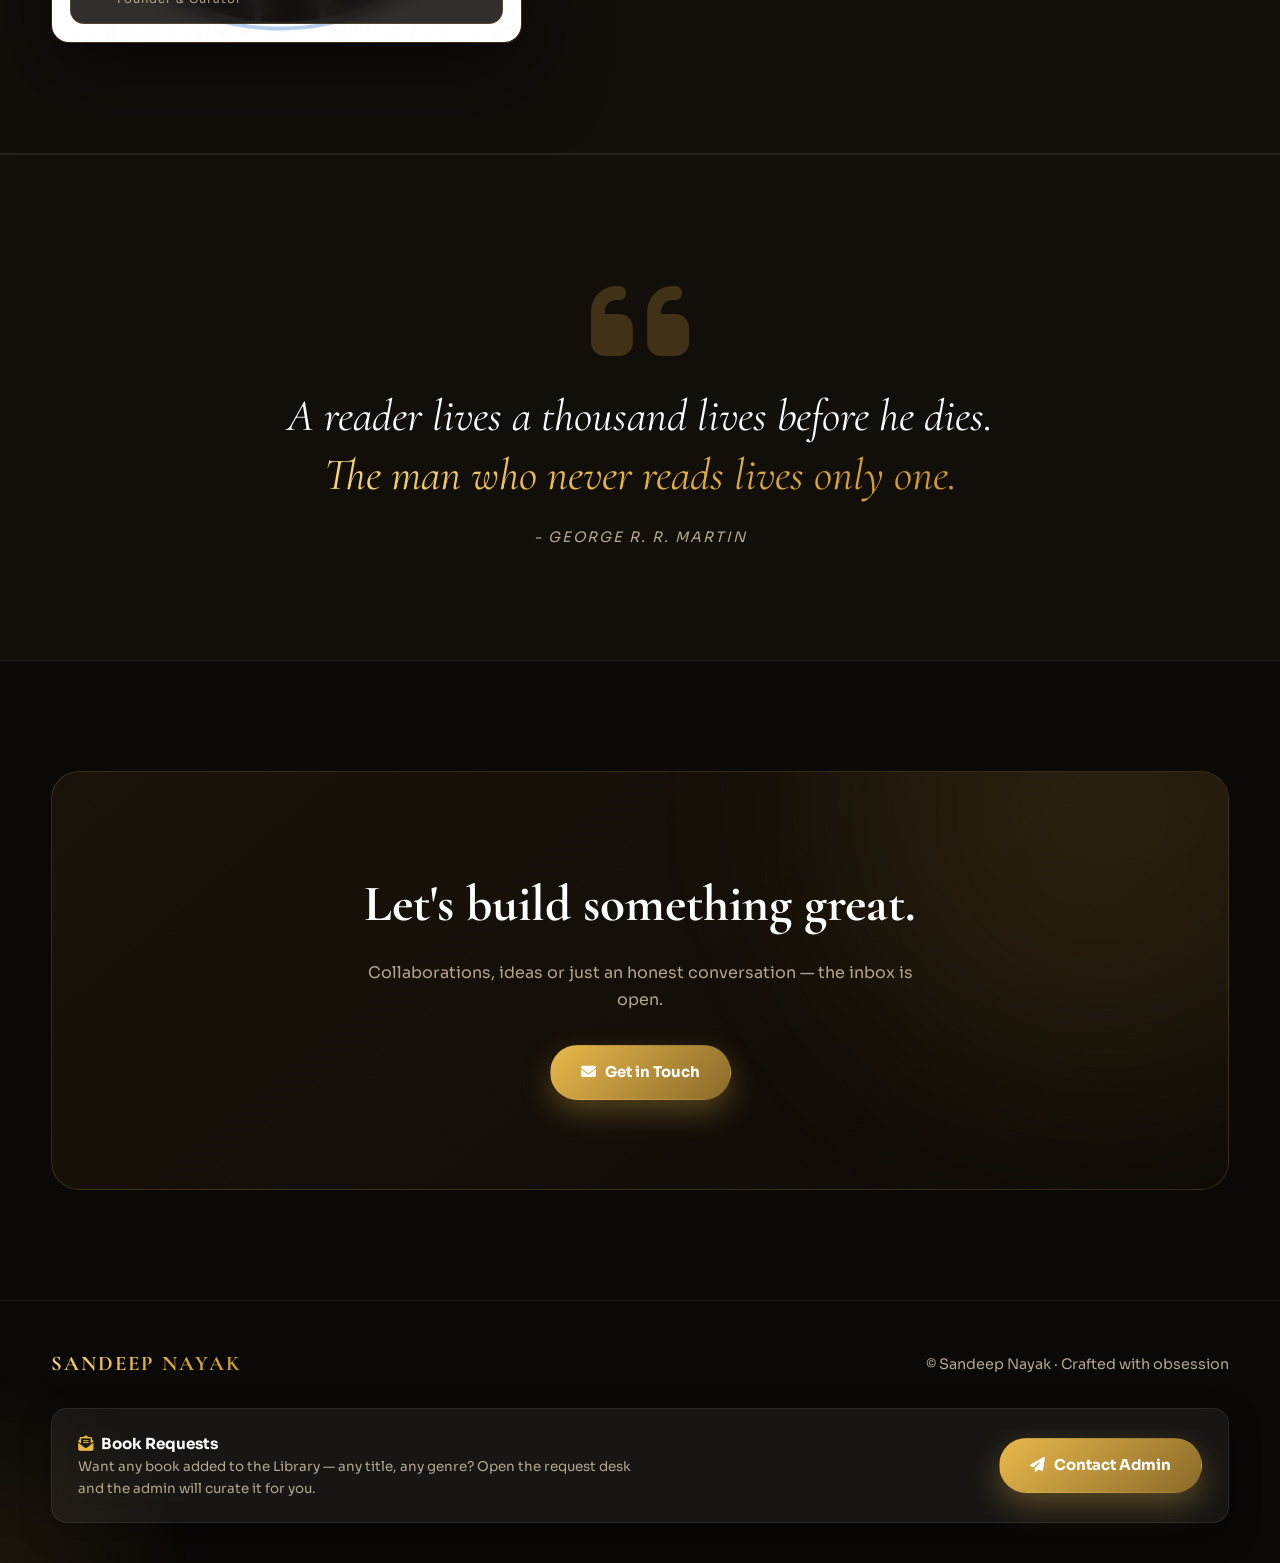
==== commit f9bed2fd: "Services first, then library; staggered entrance animations for services & books" ====
--- a/index.html
+++ b/index.html
@@ -35,10 +35,10 @@
 
         <div class="drawer-links">
             <a href="#home" class="drawer-link active" data-target="#home"><i class="fas fa-house"></i><span>Home</span></a>
+            <a href="#services" class="drawer-link" data-target="#services"><i class="fas fa-bolt"></i><span>Services</span></a>
             <a href="#library" class="drawer-link" data-target="#library"><i class="fas fa-folder-open"></i><span>Library</span></a>
             <a href="#about" class="drawer-link" data-target="#about"><i class="fas fa-user"></i><span>About Sandeep</span></a>
             <a href="#wisdom" class="drawer-link" data-target="#wisdom"><i class="fas fa-feather"></i><span>Wisdom</span></a>
-            <a href="#services" class="drawer-link" data-target="#services"><i class="fas fa-screwdriver-wrench"></i><span>Services</span></a>
             <a href="#music" class="drawer-link" data-target="#music"><i class="fas fa-compass"></i><span>Explore</span></a>
             <a href="#contact" class="drawer-link" data-target="#contact"><i class="fas fa-envelope"></i><span>Contact</span></a>
         </div>
@@ -78,7 +78,7 @@
             <h1>Sandeep <em>Nayak</em></h1>
             <p class="hero-tagline">A personal universe of books, ideas and digital experiences — built for people who refuse to think small.</p>
             <div class="hero-cta">
-                <a href="#library" class="btn btn-solid btn-lg"><i class="fas fa-folder-open"></i> Open Library</a>
+                <a href="#services" class="btn btn-solid btn-lg"><i class="fas fa-bolt"></i> Explore Services</a>
                 <a href="#about" class="btn btn-outline btn-lg"><i class="fas fa-user"></i> About Me</a>
             </div>
             <div class="hero-stats">
@@ -87,7 +87,50 @@
                 <div class="stat"><h3 data-count="24" data-suffix="/7">0</h3><p>Open World</p></div>
             </div>
         </div>
-        <a href="#about" class="scroll-hint"><i class="fas fa-chevron-down"></i></a>
+        <a href="#services" class="scroll-hint"><i class="fas fa-chevron-down"></i></a>
+    </section>
+
+    <!-- ===== SERVICES ===== -->
+    <section class="section section-alt" id="services">
+        <div class="container">
+            <div class="section-head" data-reveal>
+                <span class="kicker">Services</span>
+                <h2>What You Get Here</h2>
+                <p>Three simple services. Ek line mein samajh ajata hai kya milta hai.</p>
+            </div>
+            <div class="svc-grid">
+                <a class="svc-card" data-reveal href="downloader.html" target="_blank" rel="noopener">
+                    <div class="svc-icon"><i class="fas fa-cloud-arrow-down"></i></div>
+                    <div class="svc-info">
+                        <h3>1 · Video Downloader</h3>
+                        <p>YouTube, Instagram, Facebook — link paste karo, video download. Ek click.</p>
+                        <span class="svc-chip"><i class="fas fa-bolt"></i> Fast &amp; Free</span>
+                        <span class="svc-chip"><i class="fas fa-shield"></i> No login</span>
+                    </div>
+                    <span class="svc-go"><i class="fas fa-arrow-up-right-from-square"></i></span>
+                </a>
+                <a class="svc-card" data-reveal href="contact.html">
+                    <div class="svc-icon"><i class="fas fa-book"></i></div>
+                    <div class="svc-info">
+                        <h3>2 · Book on Demand</h3>
+                        <p>Koi bhi book chahiye? Request bhejo — admin laake Library mein daal dega.</p>
+                        <span class="svc-chip"><i class="fas fa-clock"></i> within 24h*</span>
+                        <span class="svc-chip"><i class="fas fa-gift"></i> Free</span>
+                    </div>
+                    <span class="svc-go"><i class="fas fa-arrow-right"></i></span>
+                </a>
+                <a class="svc-card" data-reveal href="#library">
+                    <div class="svc-icon"><i class="fas fa-folder-open"></i></div>
+                    <div class="svc-info">
+                        <h3>3 · Reading Room</h3>
+                        <p>Hamesha open Library — 8 timeless books, direct read. Kabhi bhi.</p>
+                        <span class="svc-chip"><i class="fas fa-infinity"></i> Always live</span>
+                        <span class="svc-chip"><i class="fas fa-globe"></i> No signup</span>
+                    </div>
+                    <span class="svc-go"><i class="fas fa-arrow-right"></i></span>
+                </a>
+            </div>
+        </div>
     </section>
 
     <!-- ===== LIBRARY ===== -->
@@ -221,49 +264,6 @@
     </section>
 
 
-    <!-- ===== SERVICES ===== -->
-    <section class="section section-alt" id="services">
-        <div class="container">
-            <div class="section-head" data-reveal>
-                <span class="kicker">Services</span>
-                <h2>What You Get Here</h2>
-                <p>Three simple services. Ek line mein samajh ajata hai kya milta hai.</p>
-            </div>
-            <div class="svc-grid">
-                <a class="svc-card" data-reveal href="downloader.html" target="_blank" rel="noopener">
-                    <div class="svc-icon"><i class="fas fa-cloud-arrow-down"></i></div>
-                    <div class="svc-info">
-                        <h3>1 · Video Downloader</h3>
-                        <p>YouTube, Instagram, Facebook — link paste karo, video download. Ek click.</p>
-                        <span class="svc-chip"><i class="fas fa-bolt"></i> Fast &amp; Free</span>
-                        <span class="svc-chip"><i class="fas fa-shield"></i> No login</span>
-                    </div>
-                    <span class="svc-go"><i class="fas fa-arrow-up-right-from-square"></i></span>
-                </a>
-                <a class="svc-card" data-reveal href="contact.html">
-                    <div class="svc-icon"><i class="fas fa-book"></i></div>
-                    <div class="svc-info">
-                        <h3>2 · Book on Demand</h3>
-                        <p>Koi bhi book chahiye? Request bhejo — admin laake Library mein daal dega.</p>
-                        <span class="svc-chip"><i class="fas fa-clock"></i> within 24h*</span>
-                        <span class="svc-chip"><i class="fas fa-gift"></i> Free</span>
-                    </div>
-                    <span class="svc-go"><i class="fas fa-arrow-right"></i></span>
-                </a>
-                <a class="svc-card" data-reveal href="#library">
-                    <div class="svc-icon"><i class="fas fa-folder-open"></i></div>
-                    <div class="svc-info">
-                        <h3>3 · Reading Room</h3>
-                        <p>Hamesha open Library — 8 timeless books, direct read. Kabhi bhi.</p>
-                        <span class="svc-chip"><i class="fas fa-infinity"></i> Always live</span>
-                        <span class="svc-chip"><i class="fas fa-globe"></i> No signup</span>
-                    </div>
-                    <span class="svc-go"><i class="fas fa-arrow-right"></i></span>
-                </a>
-            </div>
-        </div>
-    </section>
-
     <!-- ===== CONTACT ===== -->
     <section class="section" id="contact">
         <div class="container">
--- a/css/style.css
+++ b/css/style.css
@@ -509,3 +509,37 @@
     animation: glowPulse 4s ease-in-out infinite;
     flex-shrink: 0;
 }
+
+/* ===== ENTRANCE ANIMATIONS (services & library) ===== */
+.services .svc-card, .library .res-grid .book { will-change: transform, opacity; }
+
+.section .grid, .svc-grid, .res-grid { position: relative; }
+
+@keyframes cardIn {
+    from { opacity: 0; transform: translateY(36px) scale(0.96); }
+    to   { opacity: 1; transform: none; }
+}
+@keyframes bookIn {
+    from { opacity: 0; transform: translateX(44px) rotateY(-14deg); }
+    to   { opacity: 1; transform: none; }
+}
+@keyframes spineGlow {
+    0%, 100% { box-shadow: inset 8px 0 14px -8px rgba(232,184,75,0.35); }
+    50%      { box-shadow: inset 8px 0 20px -6px rgba(232,184,75,0.75); }
+}
+
+.svc-grid.visible .svc-card { animation: cardIn 0.7s var(--ease) both; }
+.res-grid.visible .book { animation: bookIn 0.65s var(--ease) both; }
+.res-grid.visible .book .book-cover { animation: spineGlow 2.4s ease-in-out infinite; }
+
+.svc-grid.visible .svc-card:nth-child(1), .res-grid.visible .book:nth-child(1) { animation-delay: 0.05s; }
+.svc-grid.visible .svc-card:nth-child(2), .res-grid.visible .book:nth-child(2) { animation-delay: 0.18s; }
+.svc-grid.visible .svc-card:nth-child(3), .res-grid.visible .book:nth-child(3) { animation-delay: 0.31s; }
+.res-grid.visible .book:nth-child(4) { animation-delay: 0.44s; }
+.res-grid.visible .book:nth-child(5) { animation-delay: 0.57s; }
+.res-grid.visible .book:nth-child(6) { animation-delay: 0.70s; }
+.res-grid.visible .book:nth-child(7) { animation-delay: 0.83s; }
+.res-grid.visible .book:nth-child(8) { animation-delay: 0.96s; }
+
+/* books bas section pe aane par hi animate karein */
+[data-reveal] .svc-card, [data-reveal] .book { transition: none; }
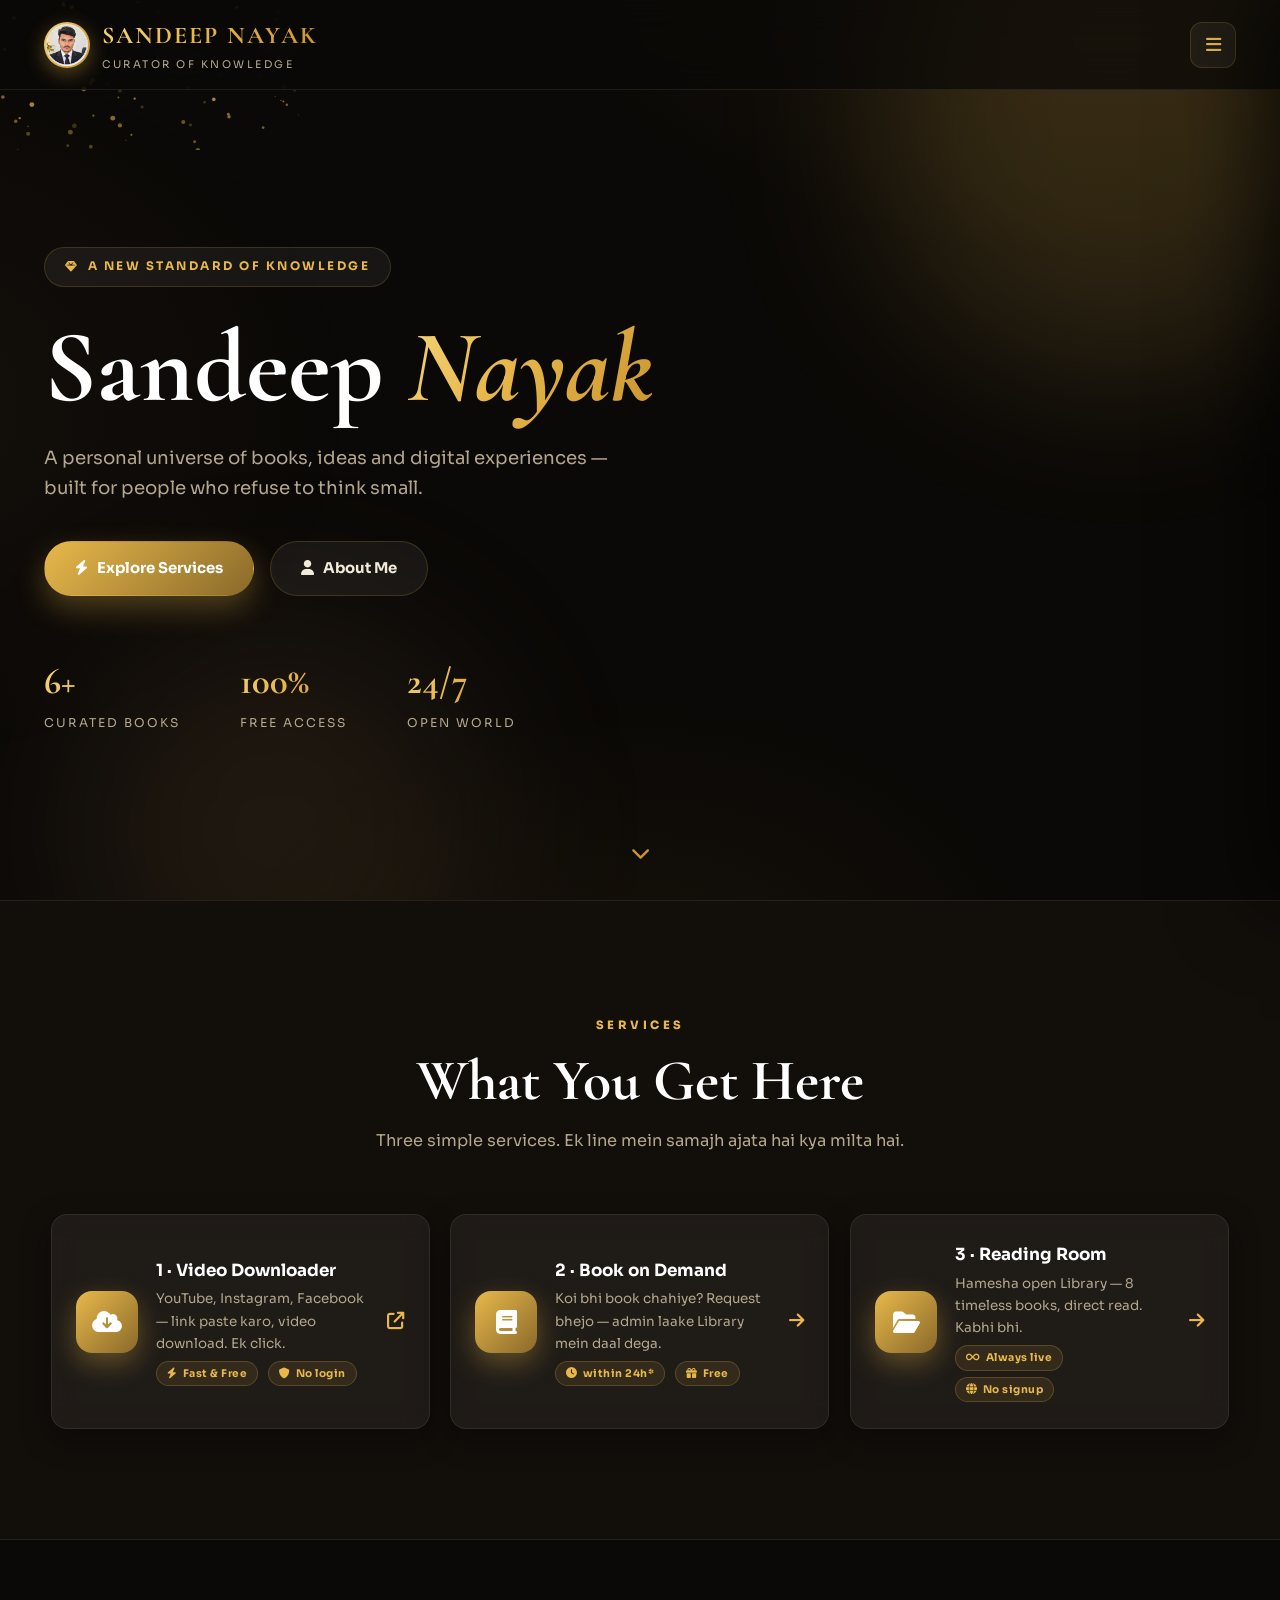
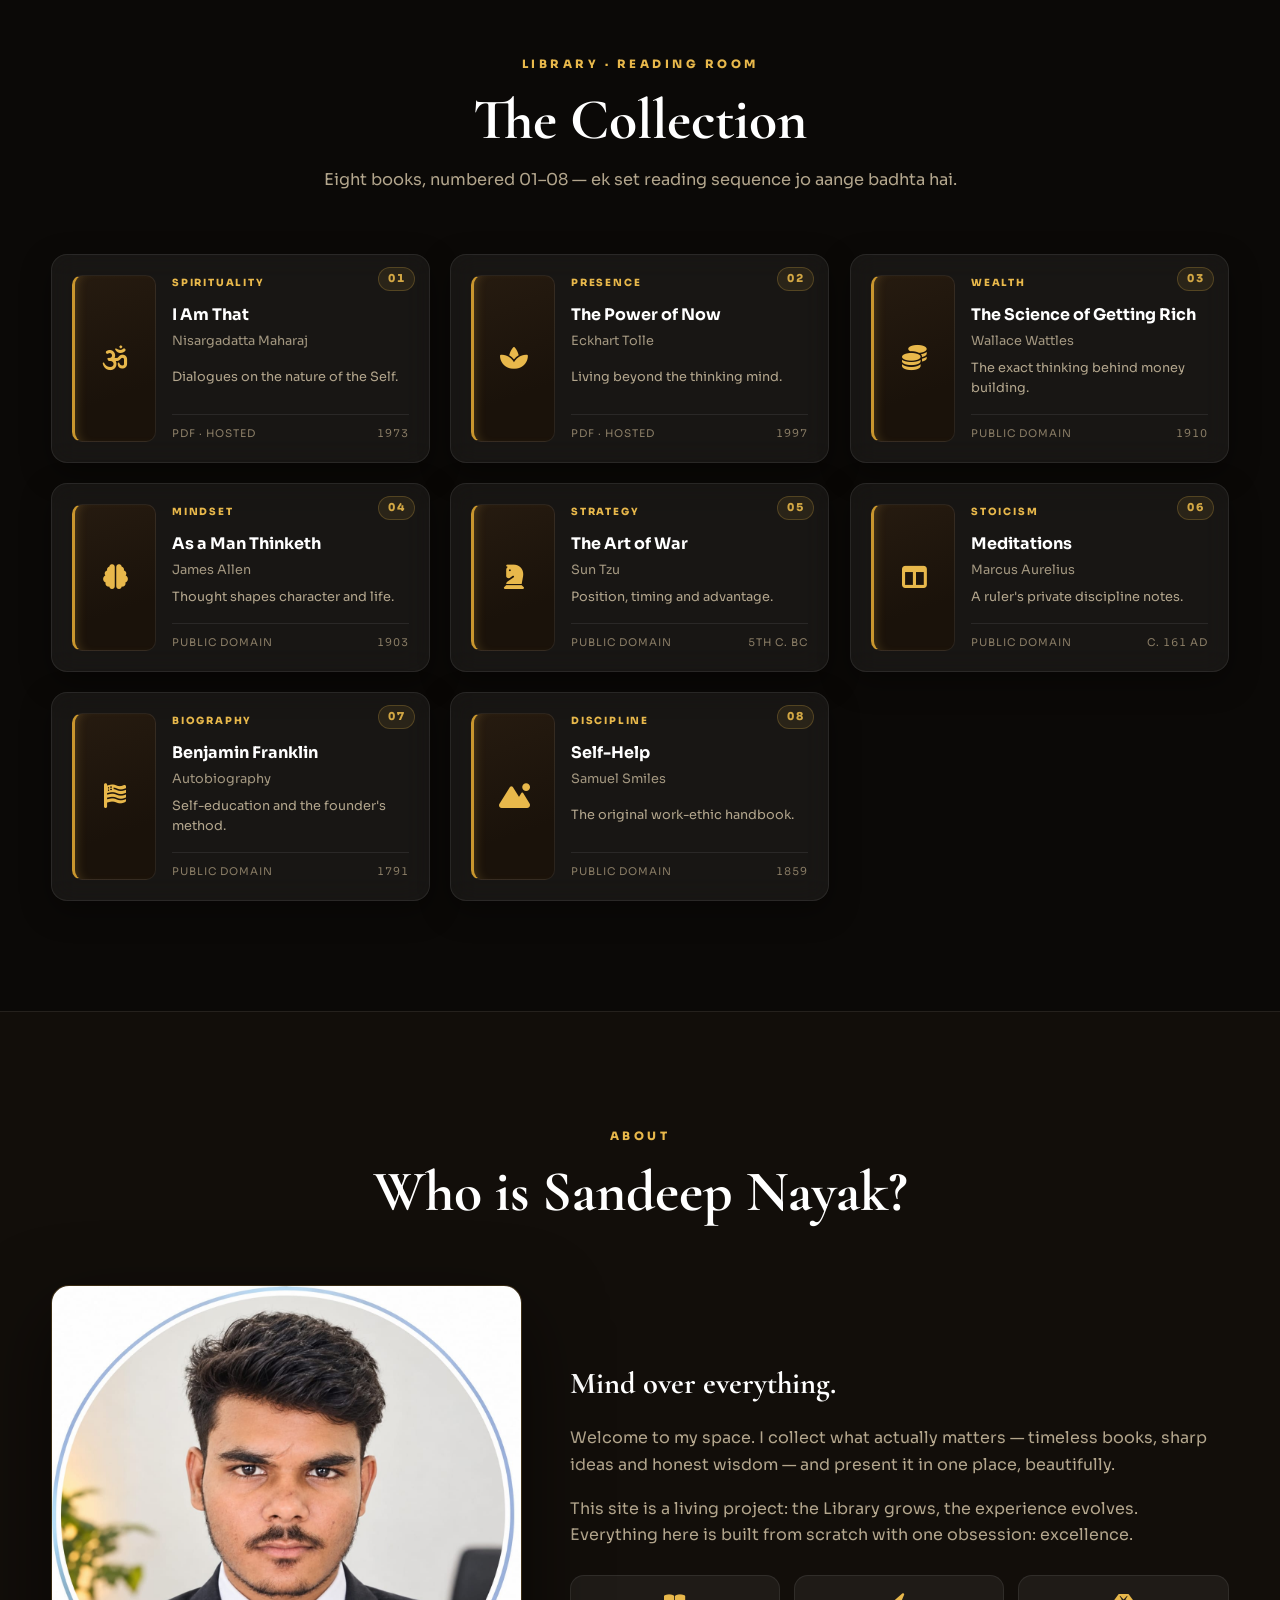
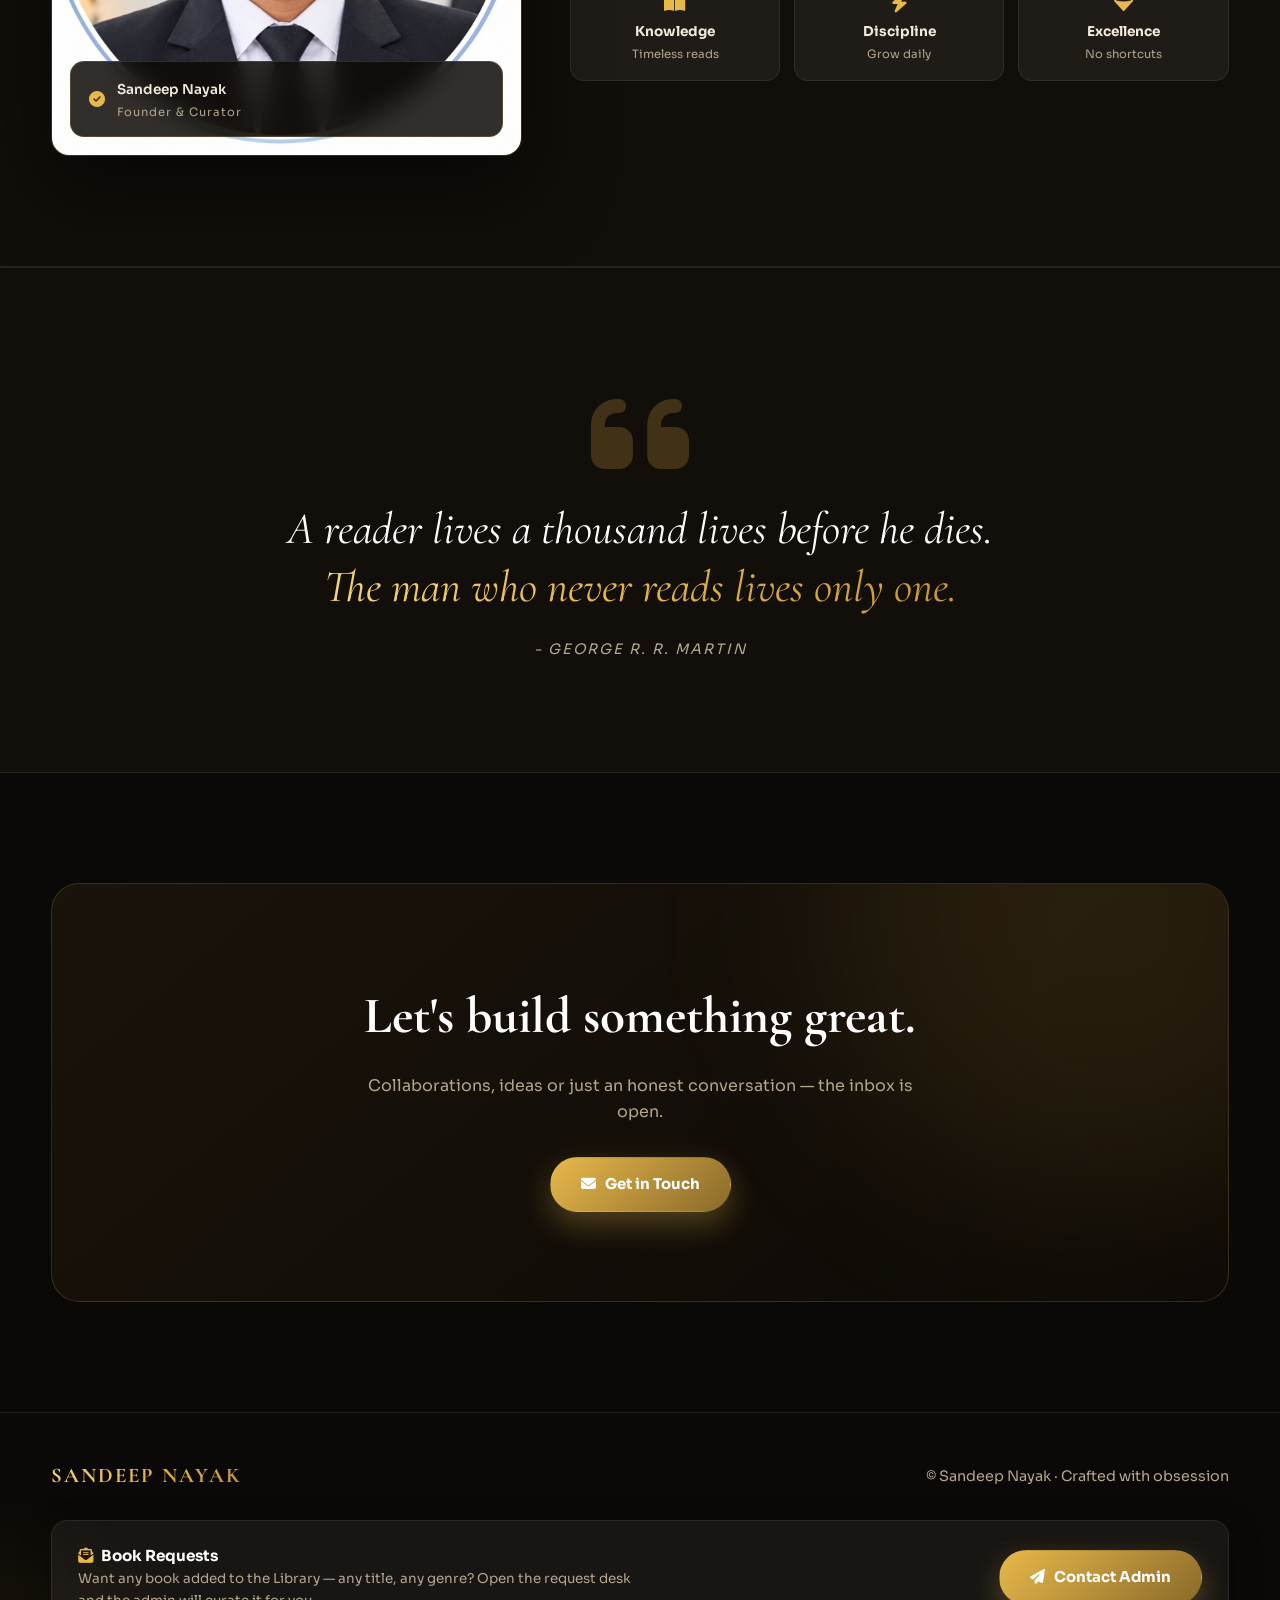
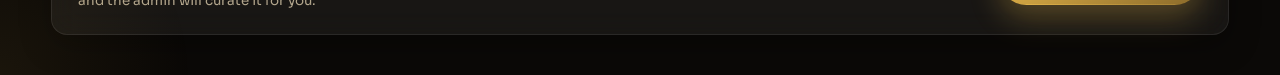
==== commit fd66ea40: "Library: professional numbered system (01-08), uniform cards, metadata rows" ====
--- a/index.html
+++ b/index.html
@@ -137,84 +137,97 @@
     <section class="section" id="library">
         <div class="container">
             <div class="section-head" data-reveal>
-                <span class="kicker">Library</span>
-                <h2>The Reading Room</h2>
-                <p>Six books that built kings, generals and self-made fortunes — every one of them classic and freely readable.</p>
+                <span class="kicker">Library · Reading Room</span>
+                <h2>The Collection</h2>
+                <p>Eight books, numbered 01–08 — ek set reading sequence jo aange badhta hai.</p>
             </div>
             <div class="res-grid" id="bookGrid">
-
-                <a class="book featured" data-reveal href="books/i-am-that.pdf" target="_blank" rel="noopener">
-                    <div class="book-cover"><span class="ribbon">Rare Gem</span><i class="fas fa-om"></i></div>
+                <a class="book" data-reveal href="books/i-am-that.pdf" target="_blank" rel="noopener">
+                    <span class="book-num">01</span>
+                    <div class="book-cover"><i class="fas fa-om"></i></div>
                     <div class="book-meta">
                         <span class="book-tag">Spirituality</span>
                         <h3>I Am That</h3>
-                        <p>Nisargadatta Maharaj · Dialogues on the Self</p>
-                        <span class="read-link"><i class="fas fa-book-open"></i> Read Now</span>
-                    </div>
-                </a>
-
-                <a class="book featured" data-reveal href="books/power-of-now.pdf" target="_blank" rel="noopener">
-                    <div class="book-cover"><span class="ribbon gold">Modern Classic</span><i class="fas fa-spa"></i></div>
+                        <p class="book-author">Nisargadatta Maharaj</p>
+                        <p class="book-note">Dialogues on the nature of the Self.</p>
+                        <div class="book-meta-row"><span>PDF · Hosted</span><span>1973</span></div>
+                    </div>
+                </a>
+                <a class="book" data-reveal href="books/power-of-now.pdf" target="_blank" rel="noopener">
+                    <span class="book-num">02</span>
+                    <div class="book-cover"><i class="fas fa-spa"></i></div>
                     <div class="book-meta">
                         <span class="book-tag">Presence</span>
                         <h3>The Power of Now</h3>
-                        <p>Eckhart Tolle · Guide to Spiritual Enlightenment</p>
-                        <span class="read-link"><i class="fas fa-book-open"></i> Read Now</span>
-                    </div>
-                </a>
-
+                        <p class="book-author">Eckhart Tolle</p>
+                        <p class="book-note">Living beyond the thinking mind.</p>
+                        <div class="book-meta-row"><span>PDF · Hosted</span><span>1997</span></div>
+                    </div>
+                </a>
                 <a class="book" data-reveal href="https://www.gutenberg.org/ebooks/25434" target="_blank" rel="noopener">
+                    <span class="book-num">03</span>
                     <div class="book-cover"><i class="fas fa-coins"></i></div>
                     <div class="book-meta">
                         <span class="book-tag">Wealth</span>
                         <h3>The Science of Getting Rich</h3>
-                        <p>Wallace Wattles</p>
-                        <span class="read-link"><i class="fas fa-arrow-right"></i> Open</span>
+                        <p class="book-author">Wallace Wattles</p>
+                        <p class="book-note">The exact thinking behind money building.</p>
+                        <div class="book-meta-row"><span>Public domain</span><span>1910</span></div>
                     </div>
                 </a>
                 <a class="book" data-reveal href="https://www.gutenberg.org/ebooks/4507" target="_blank" rel="noopener">
+                    <span class="book-num">04</span>
                     <div class="book-cover"><i class="fas fa-brain"></i></div>
                     <div class="book-meta">
                         <span class="book-tag">Mindset</span>
                         <h3>As a Man Thinketh</h3>
-                        <p>James Allen</p>
-                        <span class="read-link"><i class="fas fa-arrow-right"></i> Open</span>
+                        <p class="book-author">James Allen</p>
+                        <p class="book-note">Thought shapes character and life.</p>
+                        <div class="book-meta-row"><span>Public domain</span><span>1903</span></div>
                     </div>
                 </a>
                 <a class="book" data-reveal href="https://www.gutenberg.org/ebooks/132" target="_blank" rel="noopener">
+                    <span class="book-num">05</span>
                     <div class="book-cover"><i class="fas fa-chess-knight"></i></div>
                     <div class="book-meta">
                         <span class="book-tag">Strategy</span>
                         <h3>The Art of War</h3>
-                        <p>Sun Tzu</p>
-                        <span class="read-link"><i class="fas fa-arrow-right"></i> Open</span>
+                        <p class="book-author">Sun Tzu</p>
+                        <p class="book-note">Position, timing and advantage.</p>
+                        <div class="book-meta-row"><span>Public domain</span><span>5th c. BC</span></div>
                     </div>
                 </a>
                 <a class="book" data-reveal href="https://www.gutenberg.org/ebooks/2680" target="_blank" rel="noopener">
+                    <span class="book-num">06</span>
                     <div class="book-cover"><i class="fas fa-columns"></i></div>
                     <div class="book-meta">
                         <span class="book-tag">Stoicism</span>
                         <h3>Meditations</h3>
-                        <p>Marcus Aurelius</p>
-                        <span class="read-link"><i class="fas fa-arrow-right"></i> Open</span>
+                        <p class="book-author">Marcus Aurelius</p>
+                        <p class="book-note">A ruler's private discipline notes.</p>
+                        <div class="book-meta-row"><span>Public domain</span><span>c. 161 AD</span></div>
                     </div>
                 </a>
                 <a class="book" data-reveal href="https://www.gutenberg.org/ebooks/148" target="_blank" rel="noopener">
+                    <span class="book-num">07</span>
                     <div class="book-cover"><i class="fas fa-flag-usa"></i></div>
                     <div class="book-meta">
                         <span class="book-tag">Biography</span>
                         <h3>Benjamin Franklin</h3>
-                        <p>Autobiography</p>
-                        <span class="read-link"><i class="fas fa-arrow-right"></i> Open</span>
+                        <p class="book-author">Autobiography</p>
+                        <p class="book-note">Self-education and the founder's method.</p>
+                        <div class="book-meta-row"><span>Public domain</span><span>1791</span></div>
                     </div>
                 </a>
                 <a class="book" data-reveal href="https://www.gutenberg.org/ebooks/9351" target="_blank" rel="noopener">
+                    <span class="book-num">08</span>
                     <div class="book-cover"><i class="fas fa-mountain-sun"></i></div>
                     <div class="book-meta">
                         <span class="book-tag">Discipline</span>
                         <h3>Self-Help</h3>
-                        <p>Samuel Smiles</p>
-                        <span class="read-link"><i class="fas fa-arrow-right"></i> Open</span>
+                        <p class="book-author">Samuel Smiles</p>
+                        <p class="book-note">The original work-ethic handbook.</p>
+                        <div class="book-meta-row"><span>Public domain</span><span>1859</span></div>
                     </div>
                 </a>
             </div>
--- a/css/style.css
+++ b/css/style.css
@@ -543,3 +543,54 @@
 
 /* books bas section pe aane par hi animate karein */
 [data-reveal] .svc-card, [data-reveal] .book { transition: none; }
+
+/* ===== LIBRARY — PROFESSIONAL NUMBERED SYSTEM ===== */
+.res-grid { grid-template-columns: repeat(auto-fill, minmax(320px, 1fr)); align-content: start; }
+.book {
+    display: flex; gap: 16px; align-items: stretch;
+    padding: 20px; border-radius: 16px;
+    background: var(--glass); backdrop-filter: blur(14px); -webkit-backdrop-filter: blur(14px);
+    border: 1px solid var(--line-soft); box-shadow: var(--shadow-sm);
+    transition: transform .32s var(--ease), border-color .32s, box-shadow .32s;
+    position: relative;
+}
+.book:hover { transform: translateY(-6px); border-color: var(--line); box-shadow: var(--shadow); }
+
+/* index number */
+.book-num {
+    position: absolute; top: 12px; right: 14px;
+    font-size: 0.68rem; font-weight: 800; letter-spacing: 1.5px;
+    color: var(--gold); opacity: 0.9;
+    background: rgba(232,184,75,0.10); border: 1px solid rgba(232,184,75,0.25);
+    padding: 2px 9px; border-radius: 999px;
+    font-feature-settings: 'tnum';
+}
+/* uniform cover */
+.book-cover {
+    width: 84px; flex-shrink: 0; border-radius: 10px;
+    background: linear-gradient(160deg, #261b10, #1a120a 70%);
+    border: 1px solid var(--line-soft); border-left: 3px solid var(--gold-2);
+    display: flex; align-items: center; justify-content: center;
+    color: var(--gold); font-size: 1.55rem;
+    box-shadow: inset 8px 0 12px -8px rgba(232,184,75,0.28);
+}
+.book:hover .book-cover { border-left-color: var(--gold); }
+/* meta */
+.book-meta { flex: 1; min-width: 0; display: flex; flex-direction: column; }
+.book-tag {
+    width: fit-content; font-size: 0.62rem; font-weight: 800; letter-spacing: 1.8px;
+    text-transform: uppercase; color: var(--gold);
+    border: none; background: none; padding: 0; margin-bottom: 6px;
+}
+.book-meta h3 { font-size: 1rem; font-weight: 700; color: #fff; line-height: 1.35; margin-bottom: 2px; }
+.book-author { font-size: 0.76rem; color: var(--gold); opacity: 0.9; margin-bottom: 4px; }
+.book-note { font-size: 0.8rem; color: var(--text-soft); flex: 1; line-height: 1.55; }
+.book-meta-row {
+    display: flex; justify-content: space-between; gap: 10px; margin-top: 12px;
+    padding-top: 10px; border-top: 1px solid var(--line-soft);
+    font-size: 0.66rem; letter-spacing: 1px; color: #8a7d66; text-transform: uppercase;
+    font-feature-settings: 'tnum';
+}
+/* remove older ribbon/featured noise */
+.ribbon { display: none; }
+.read-link, .res-card { background: transparent; }
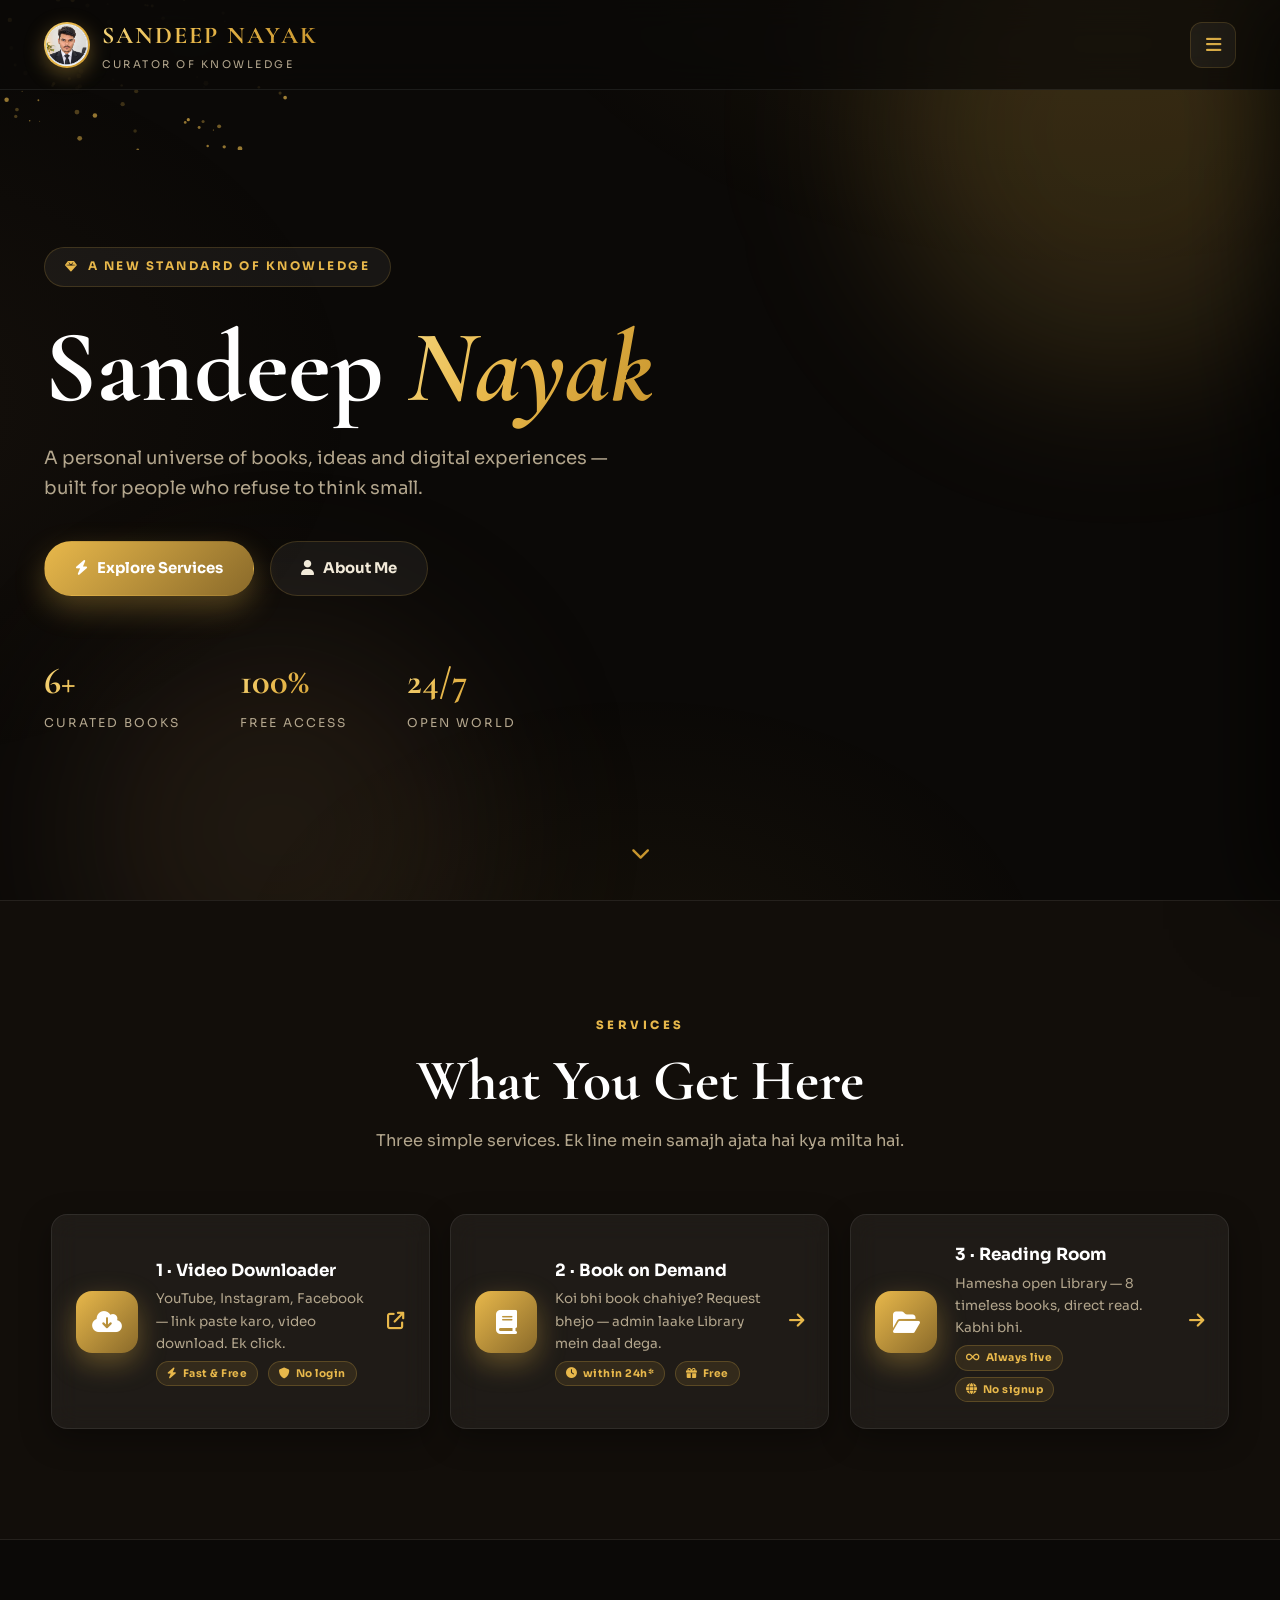
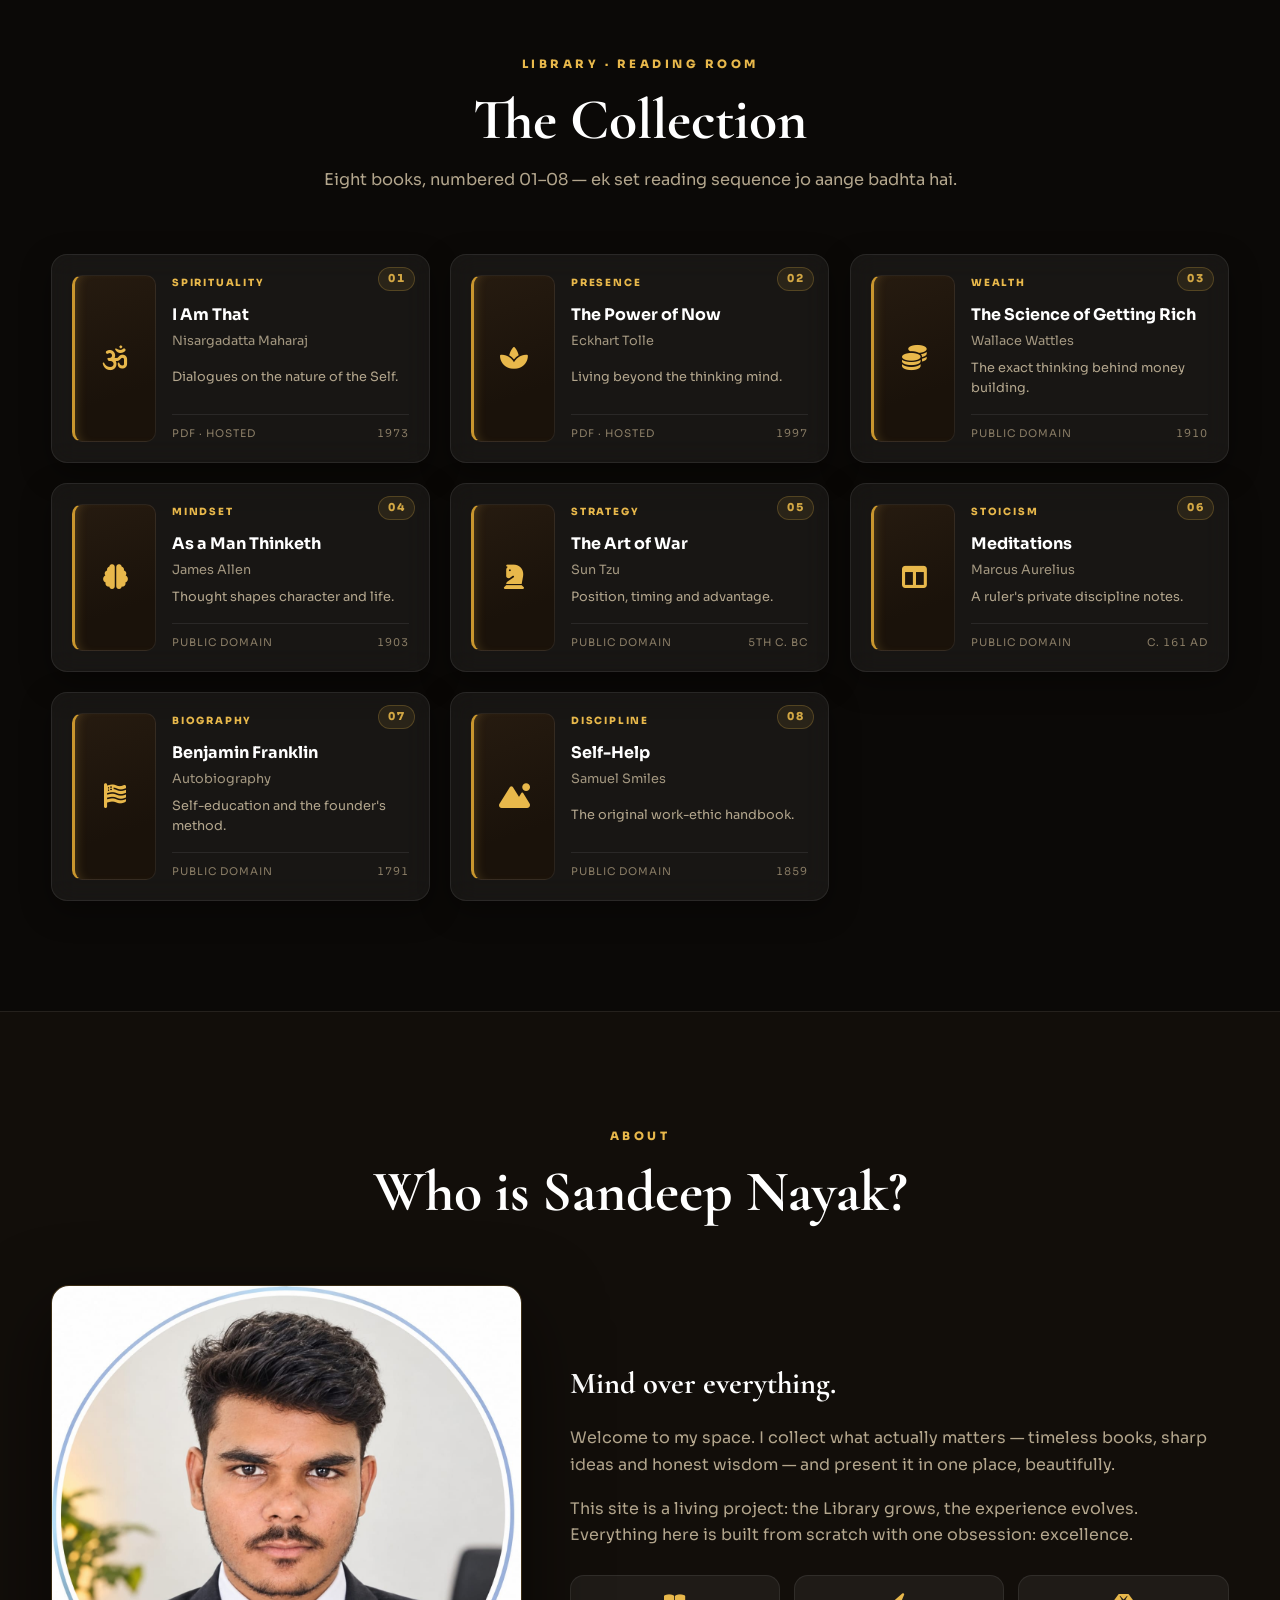
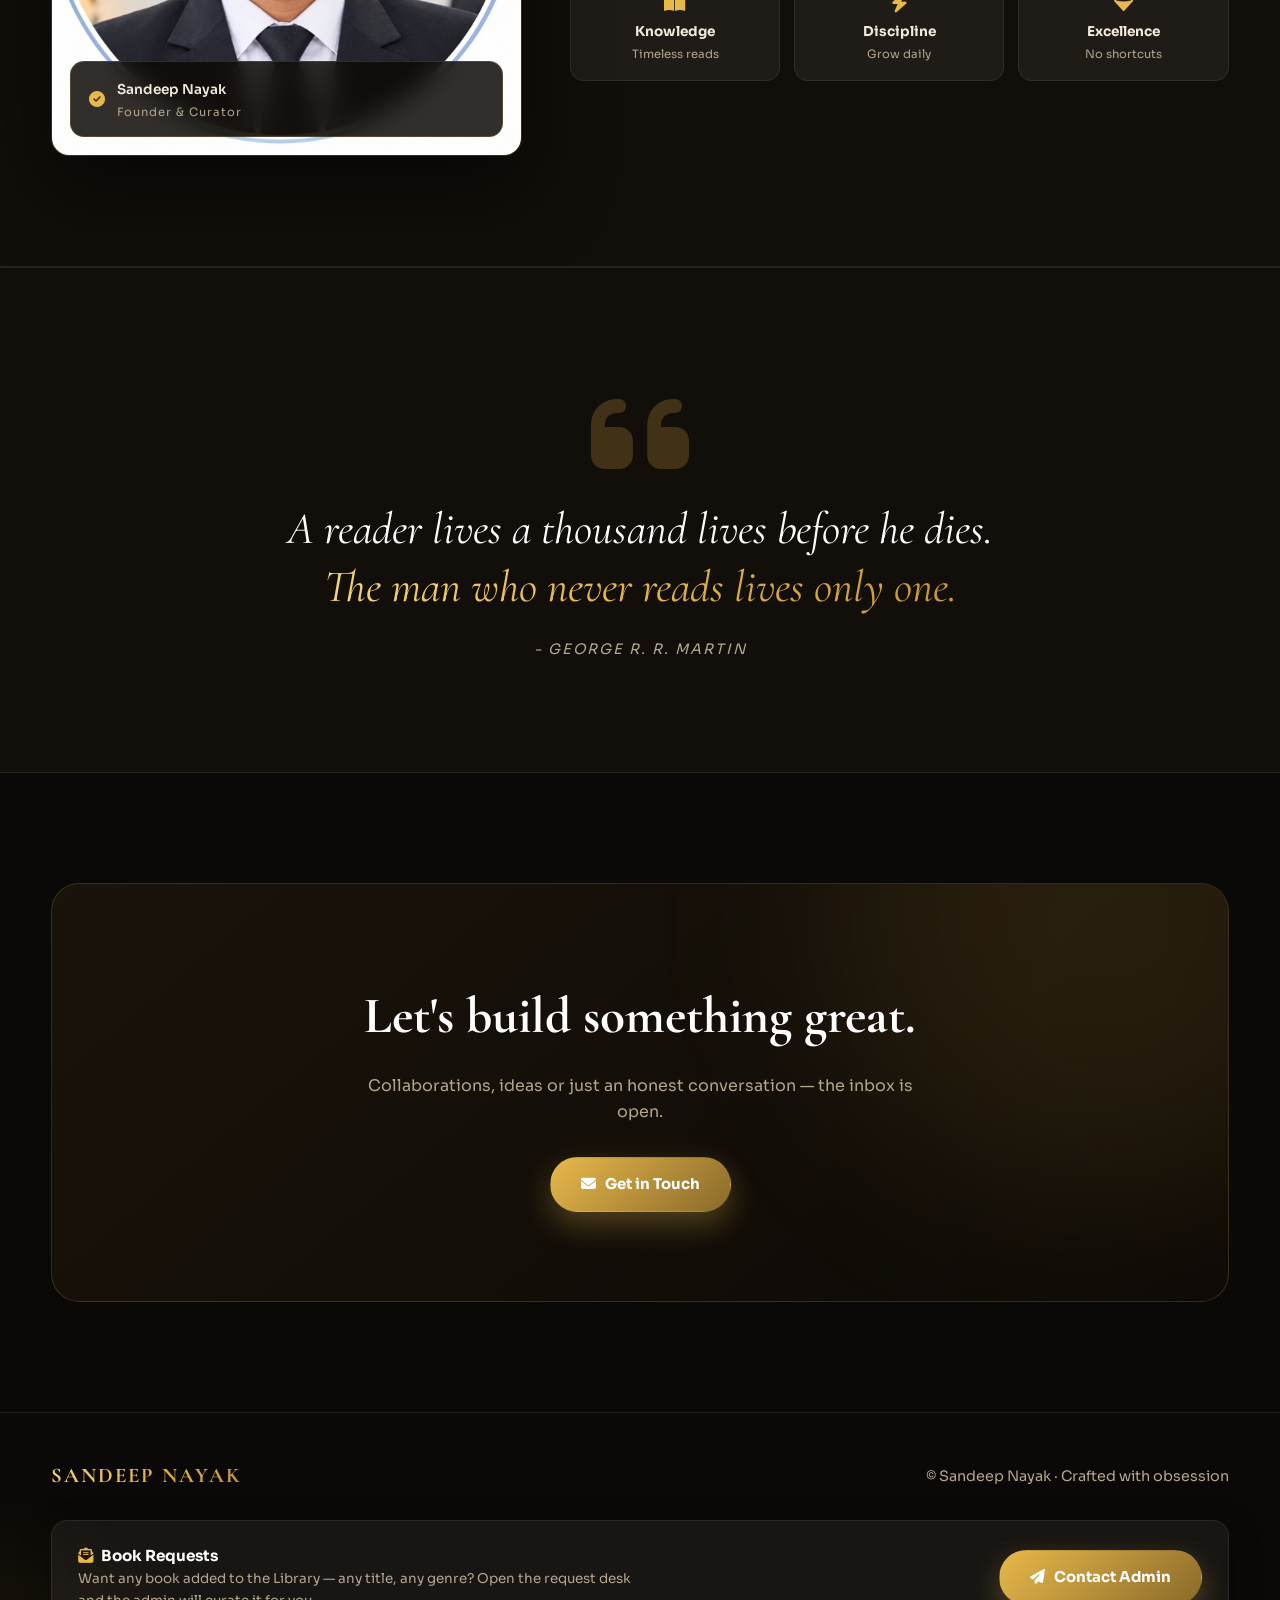
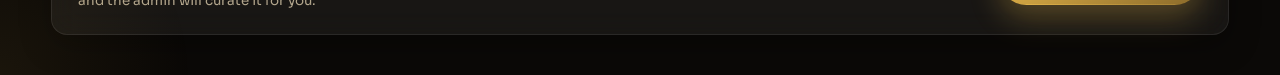
==== commit c319a231: "Get in touch -> nayaksandeep39926@gmail.com" ====
--- a/index.html
+++ b/index.html
@@ -283,7 +283,7 @@
             <div class="cta-block" data-reveal>
                 <h2>Let's build something great.</h2>
                 <p>Collaborations, ideas or just an honest conversation — the inbox is open.</p>
-                <a href="mailto:hello@sandeepnayak.com" class="btn btn-solid btn-lg"><i class="fas fa-envelope"></i> Get in Touch</a>
+                <a href="mailto:nayaksandeep39926@gmail.com" class="btn btn-solid btn-lg"><i class="fas fa-envelope"></i> Get in Touch</a>
             </div>
         </div>
     </section>
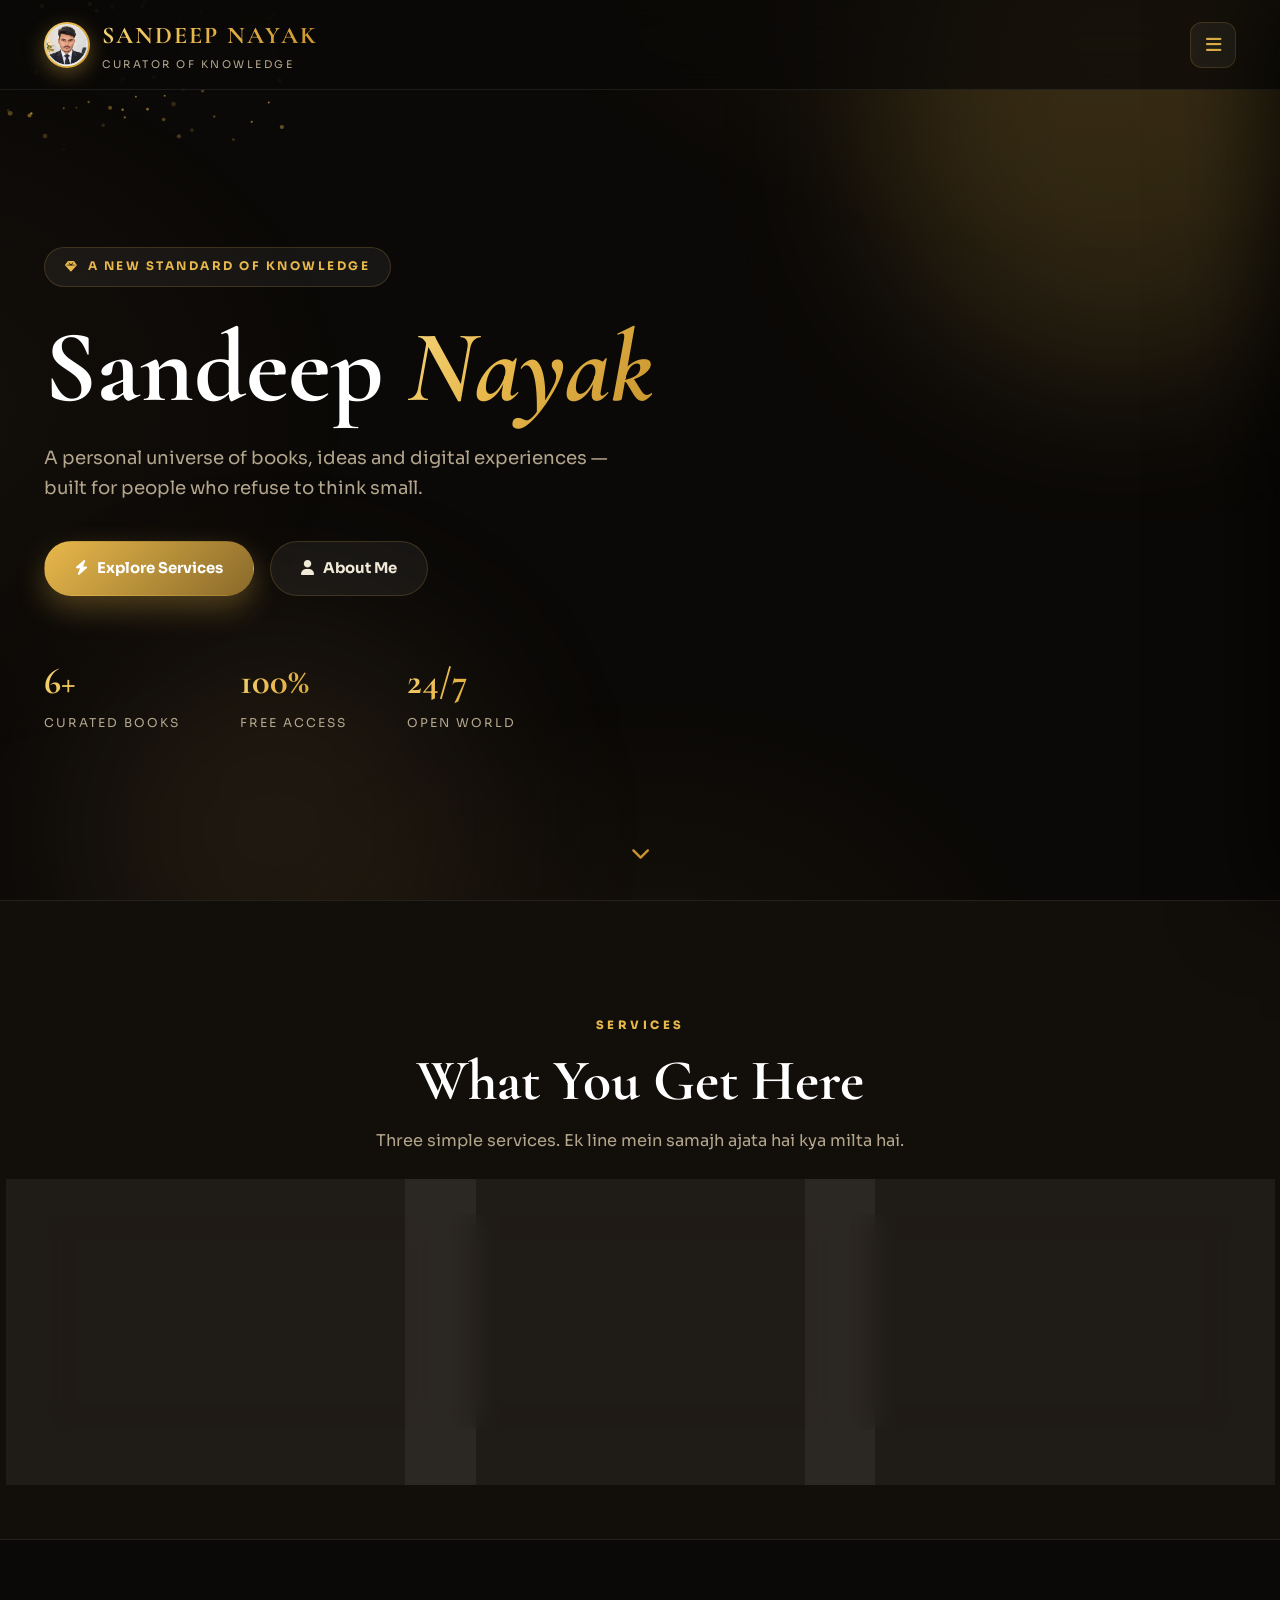
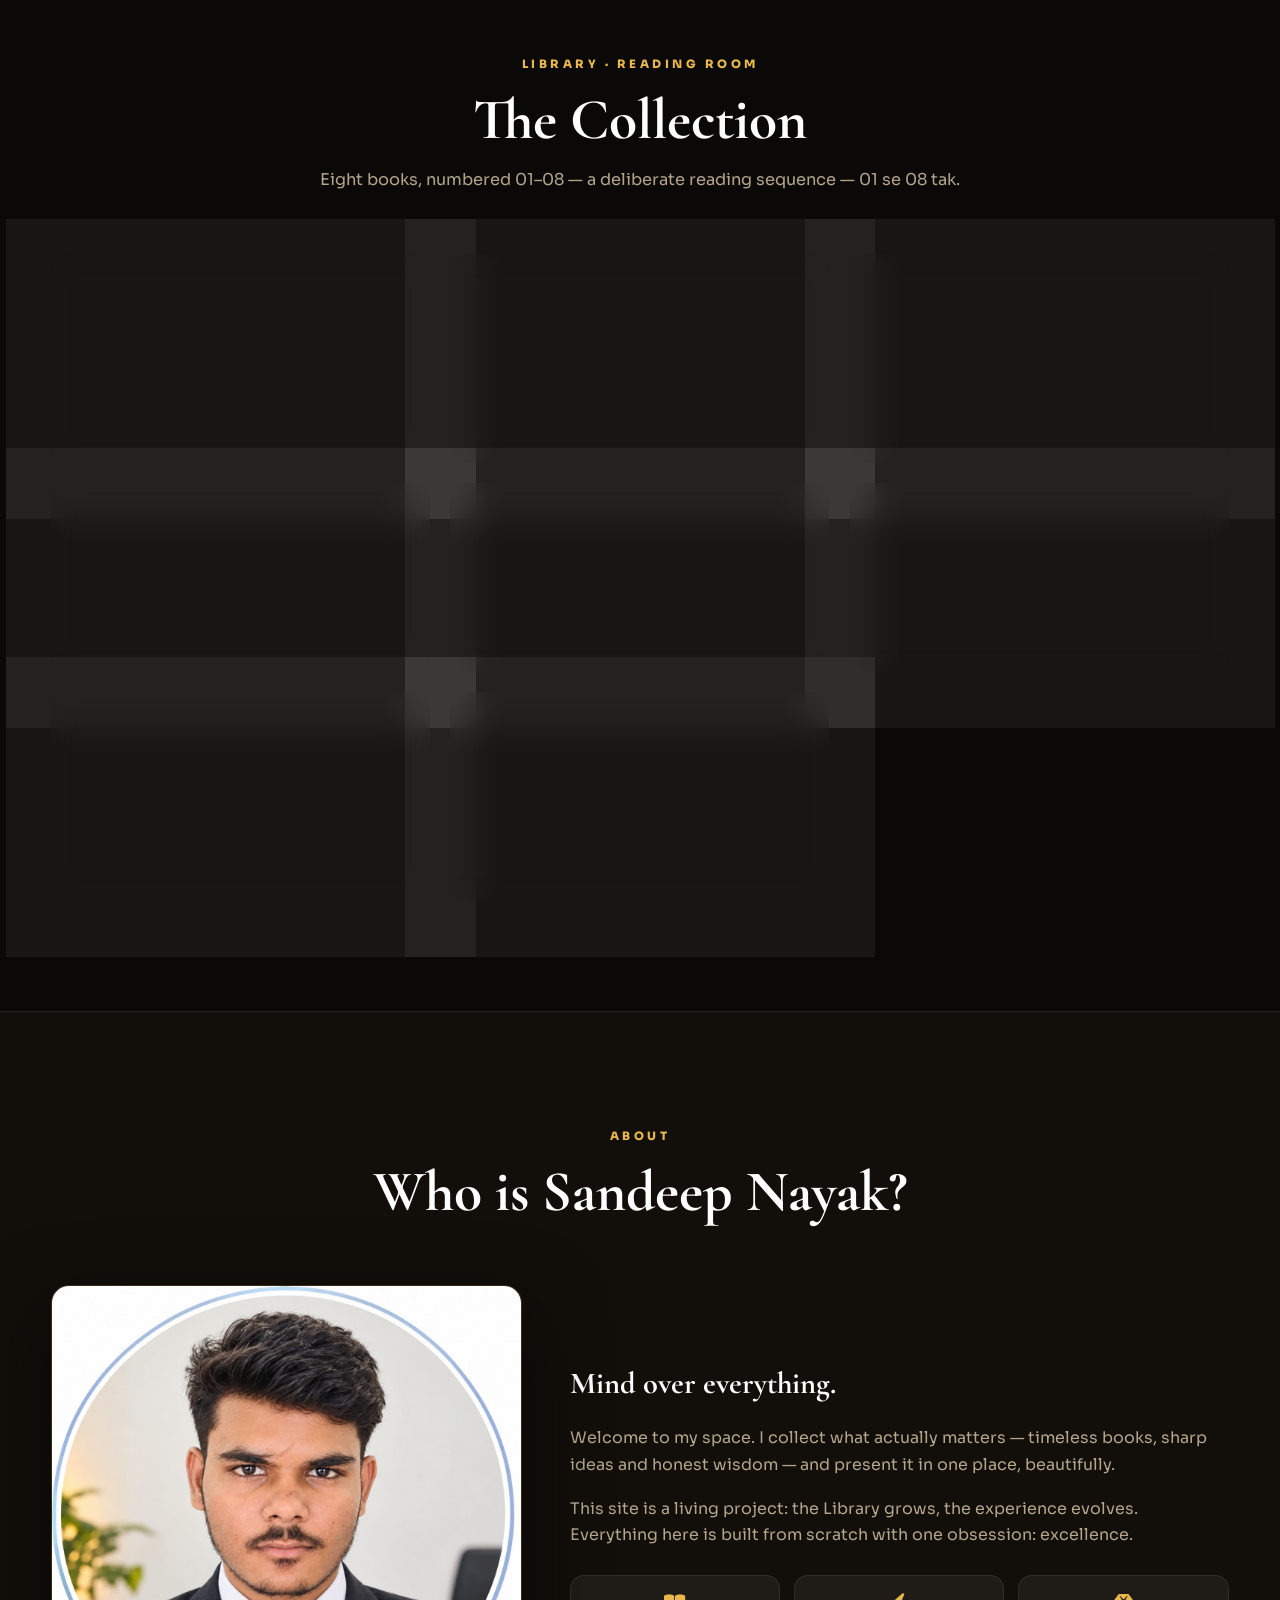
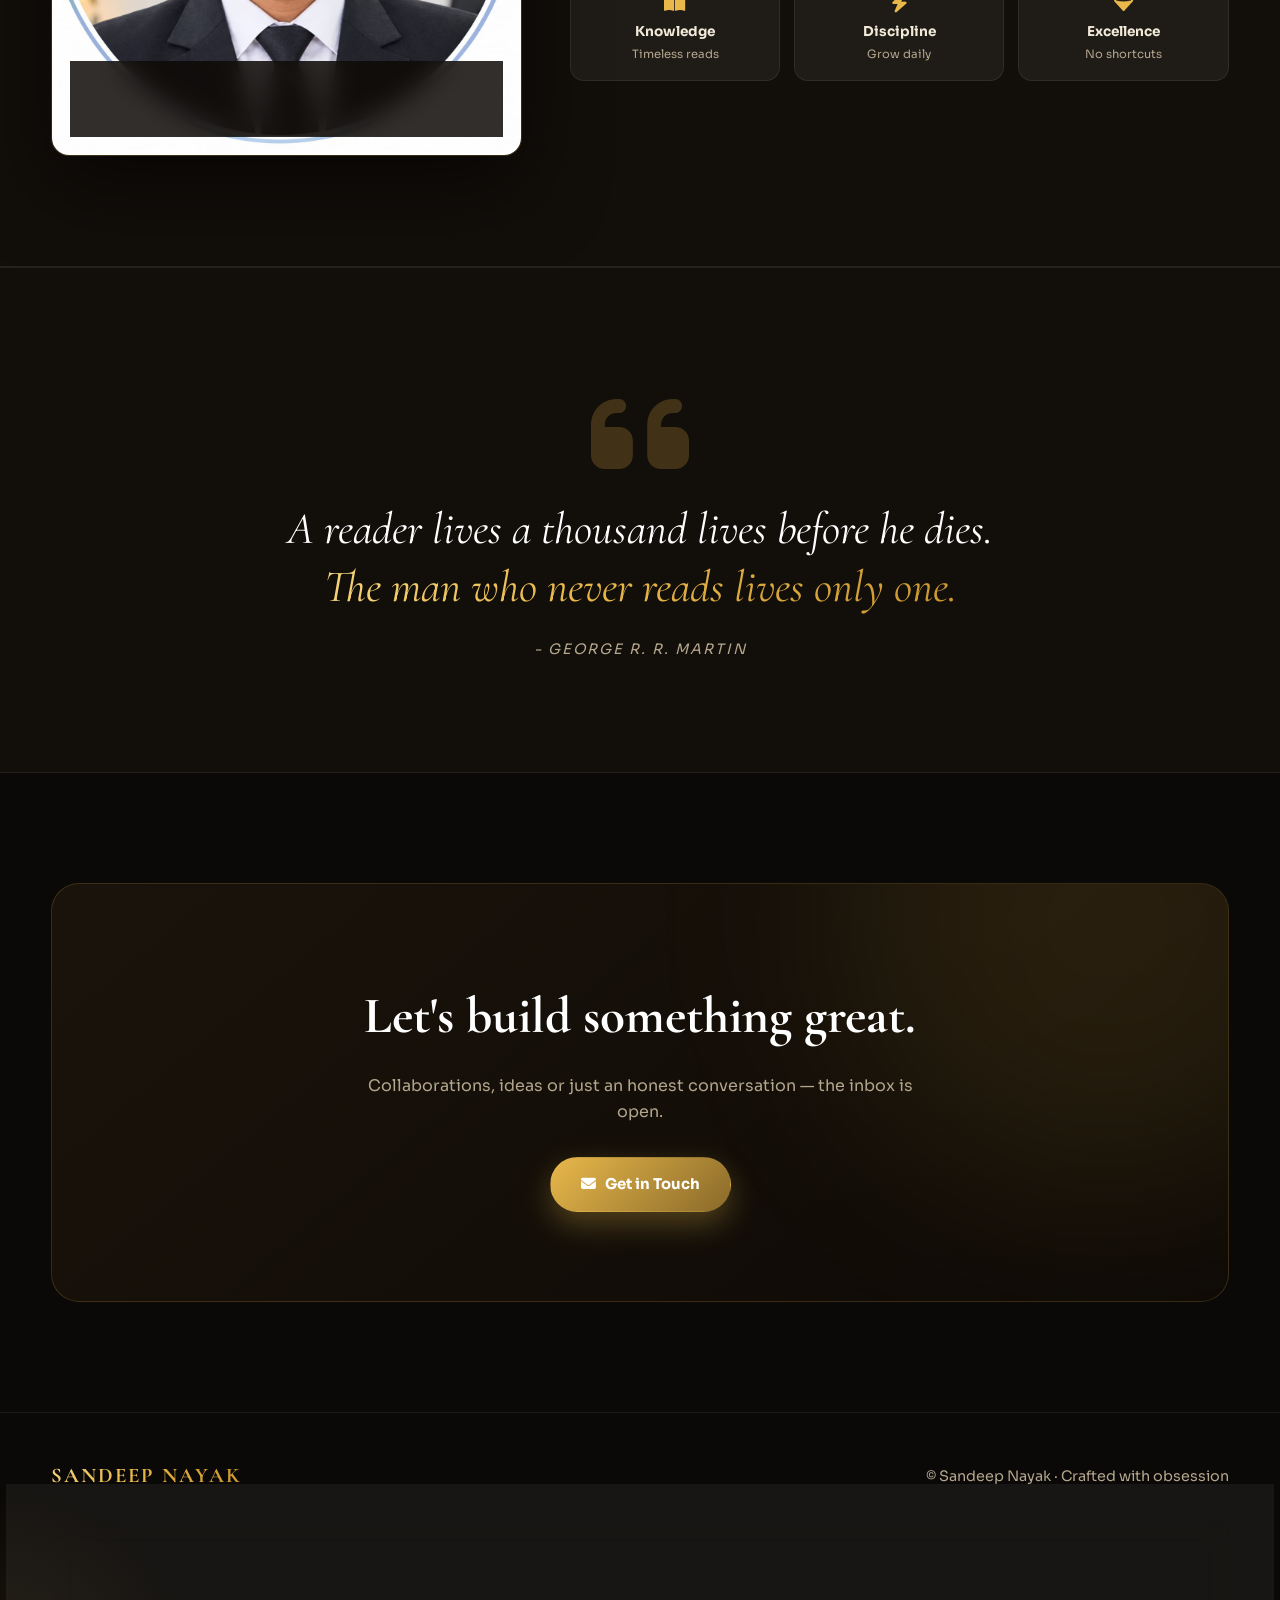
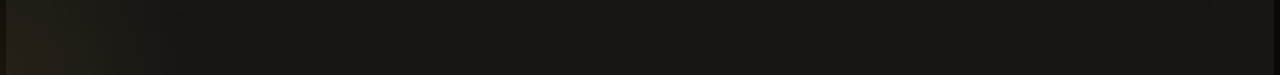
==== commit 735ebeb8: "Admin console rebuild (sidebar, stats, GitHub upload/edit/delete) + data-driven library" ====
--- a/index.html
+++ b/index.html
@@ -139,7 +139,7 @@
             <div class="section-head" data-reveal>
                 <span class="kicker">Library · Reading Room</span>
                 <h2>The Collection</h2>
-                <p>Eight books, numbered 01–08 — ek set reading sequence jo aange badhta hai.</p>
+                <p>Eight books, numbered 01–08 — a deliberate reading sequence — 01 se 08 tak.</p>
             </div>
             <div class="res-grid" id="bookGrid">
                 <a class="book" data-reveal href="books/i-am-that.pdf" target="_blank" rel="noopener">
@@ -303,6 +303,7 @@
     </footer>
 
     <script>document.getElementById('year').textContent = new Date().getFullYear();</script>
+    <script src="js/library.js"></script>
     <script src="js/main.js"></script>
 </body>
 </html>
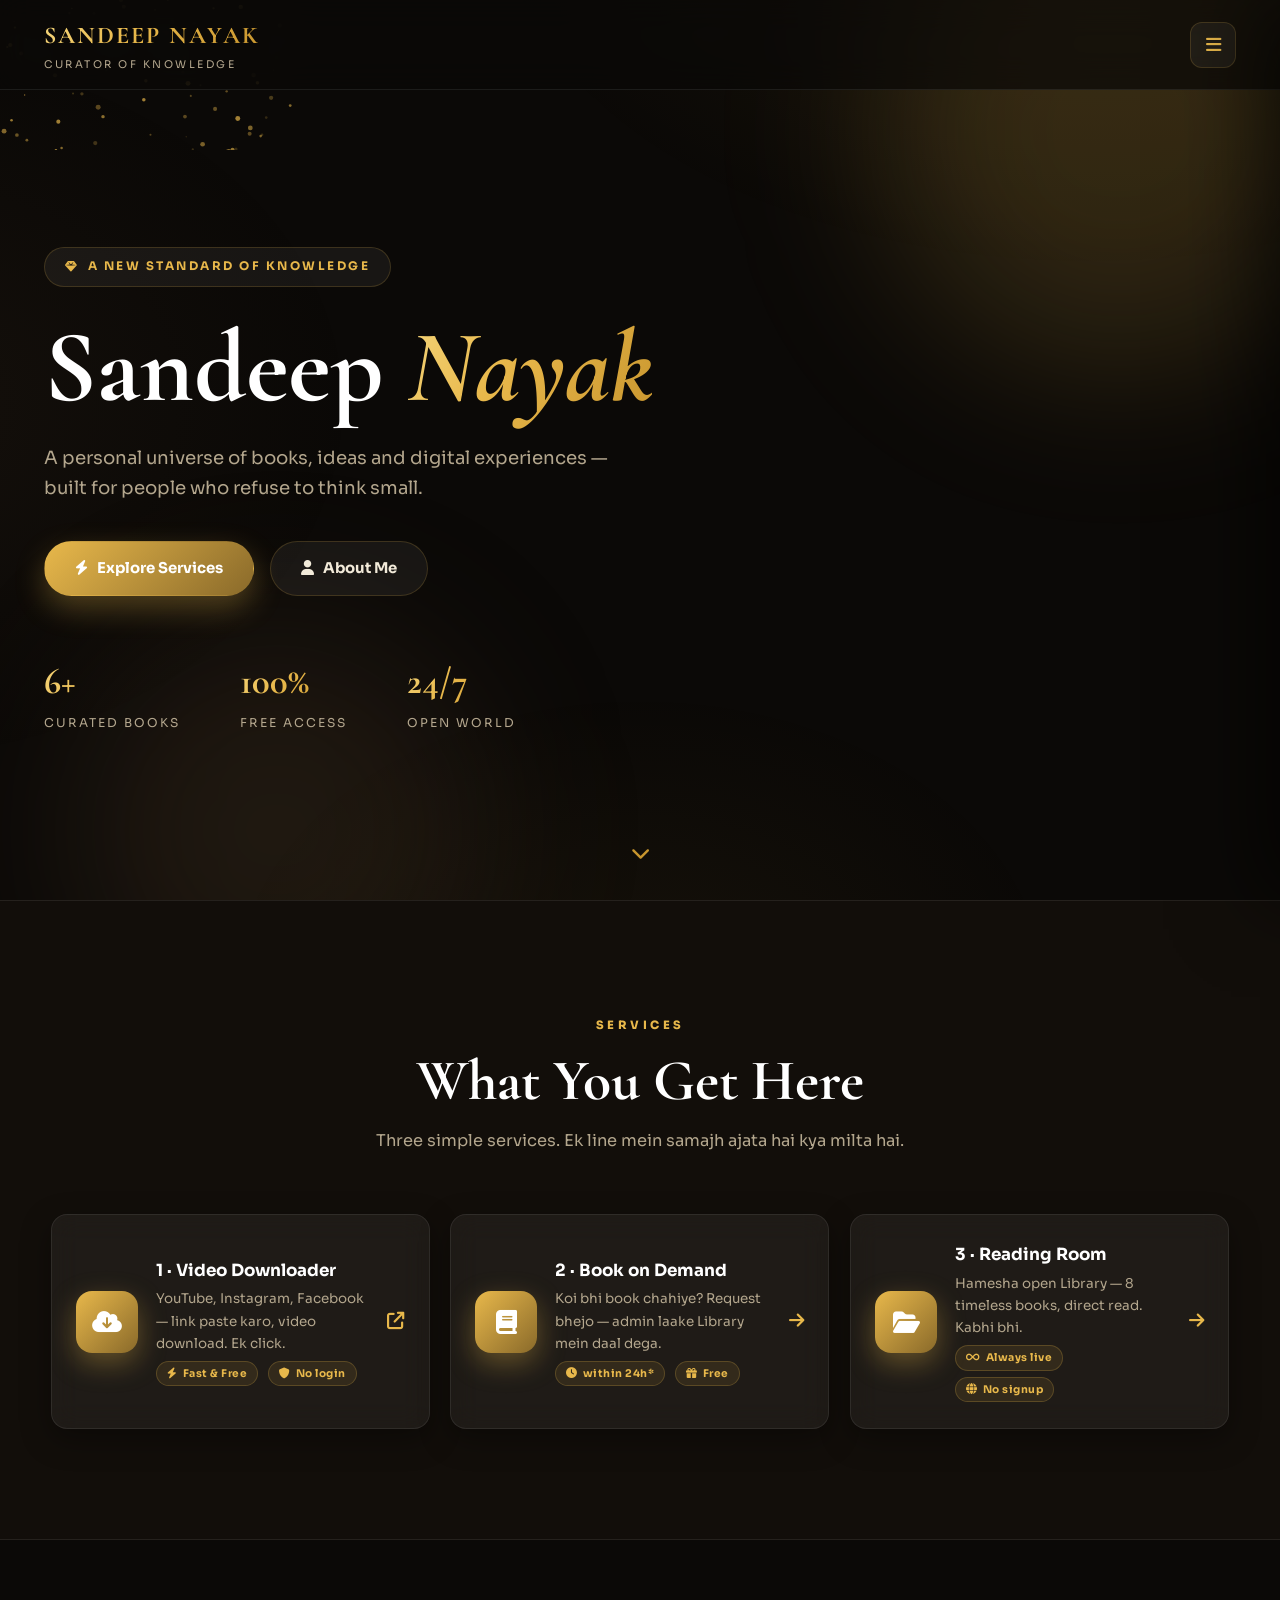
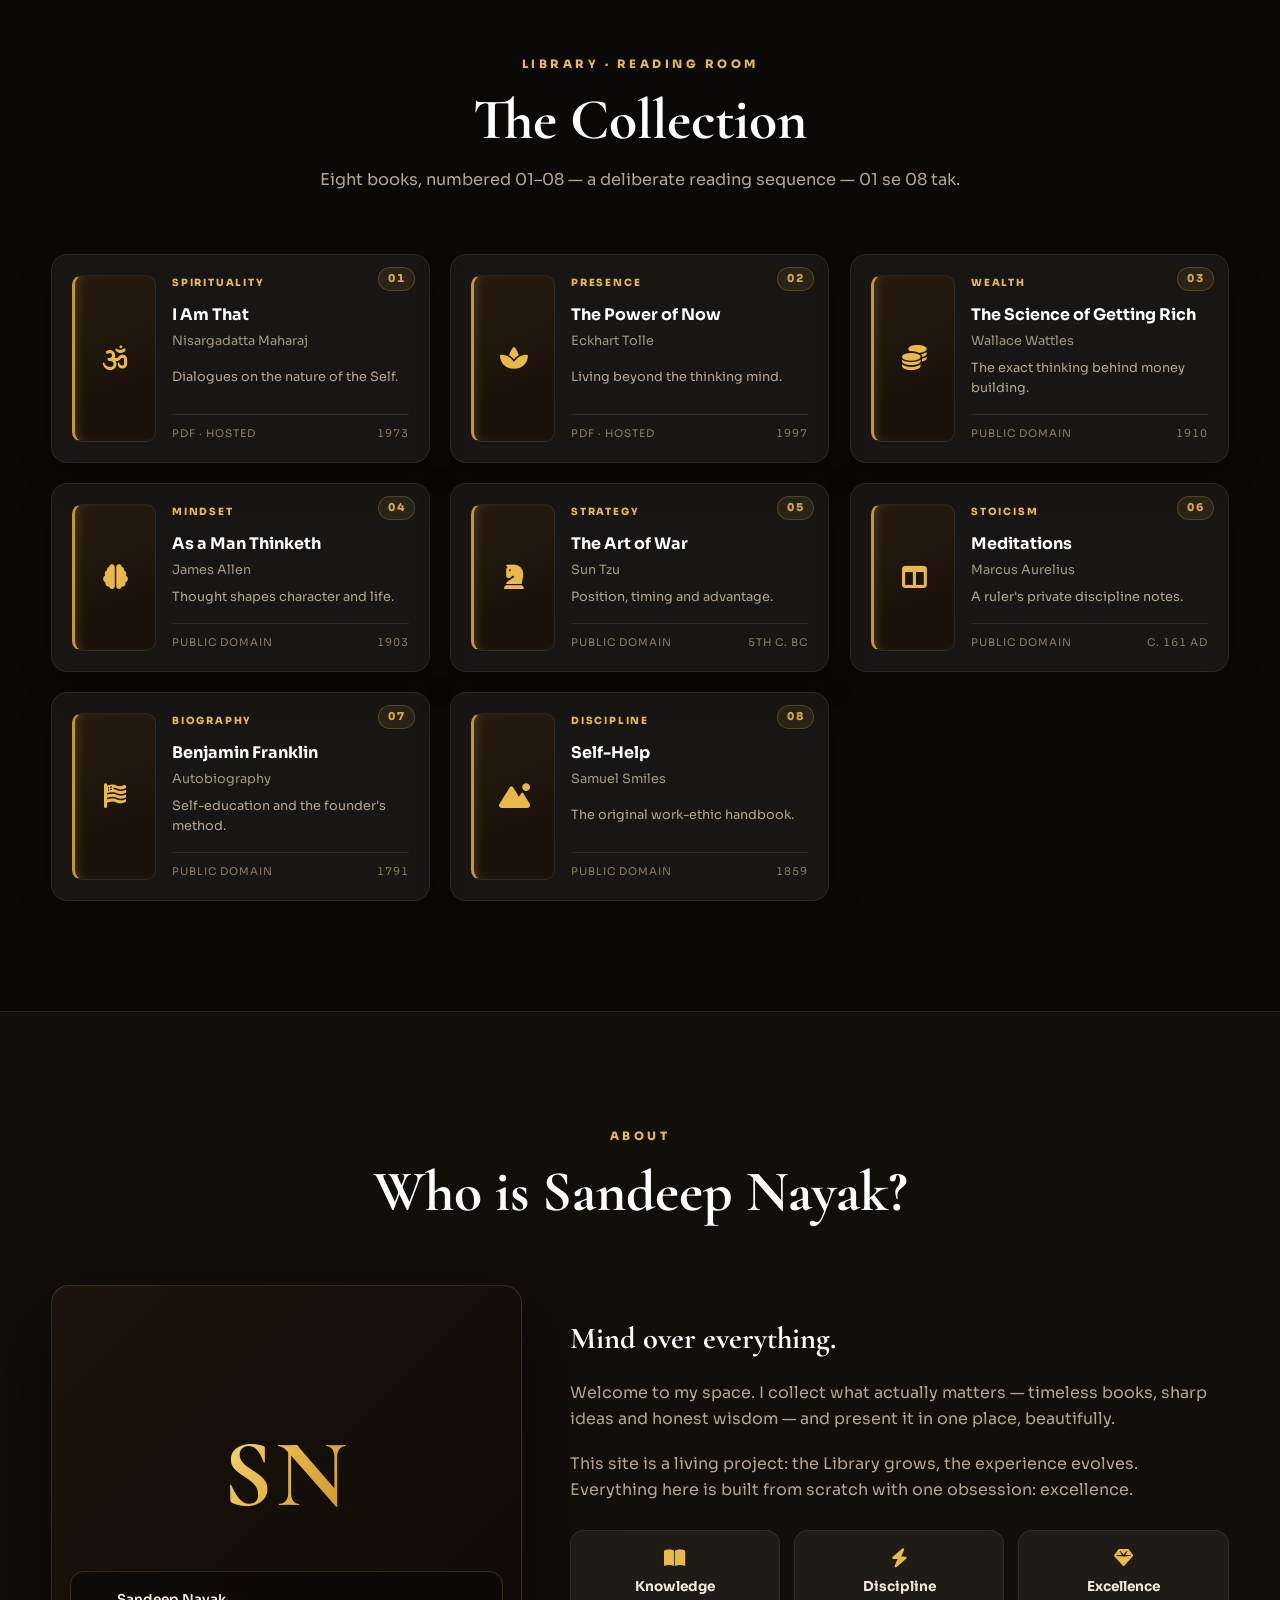
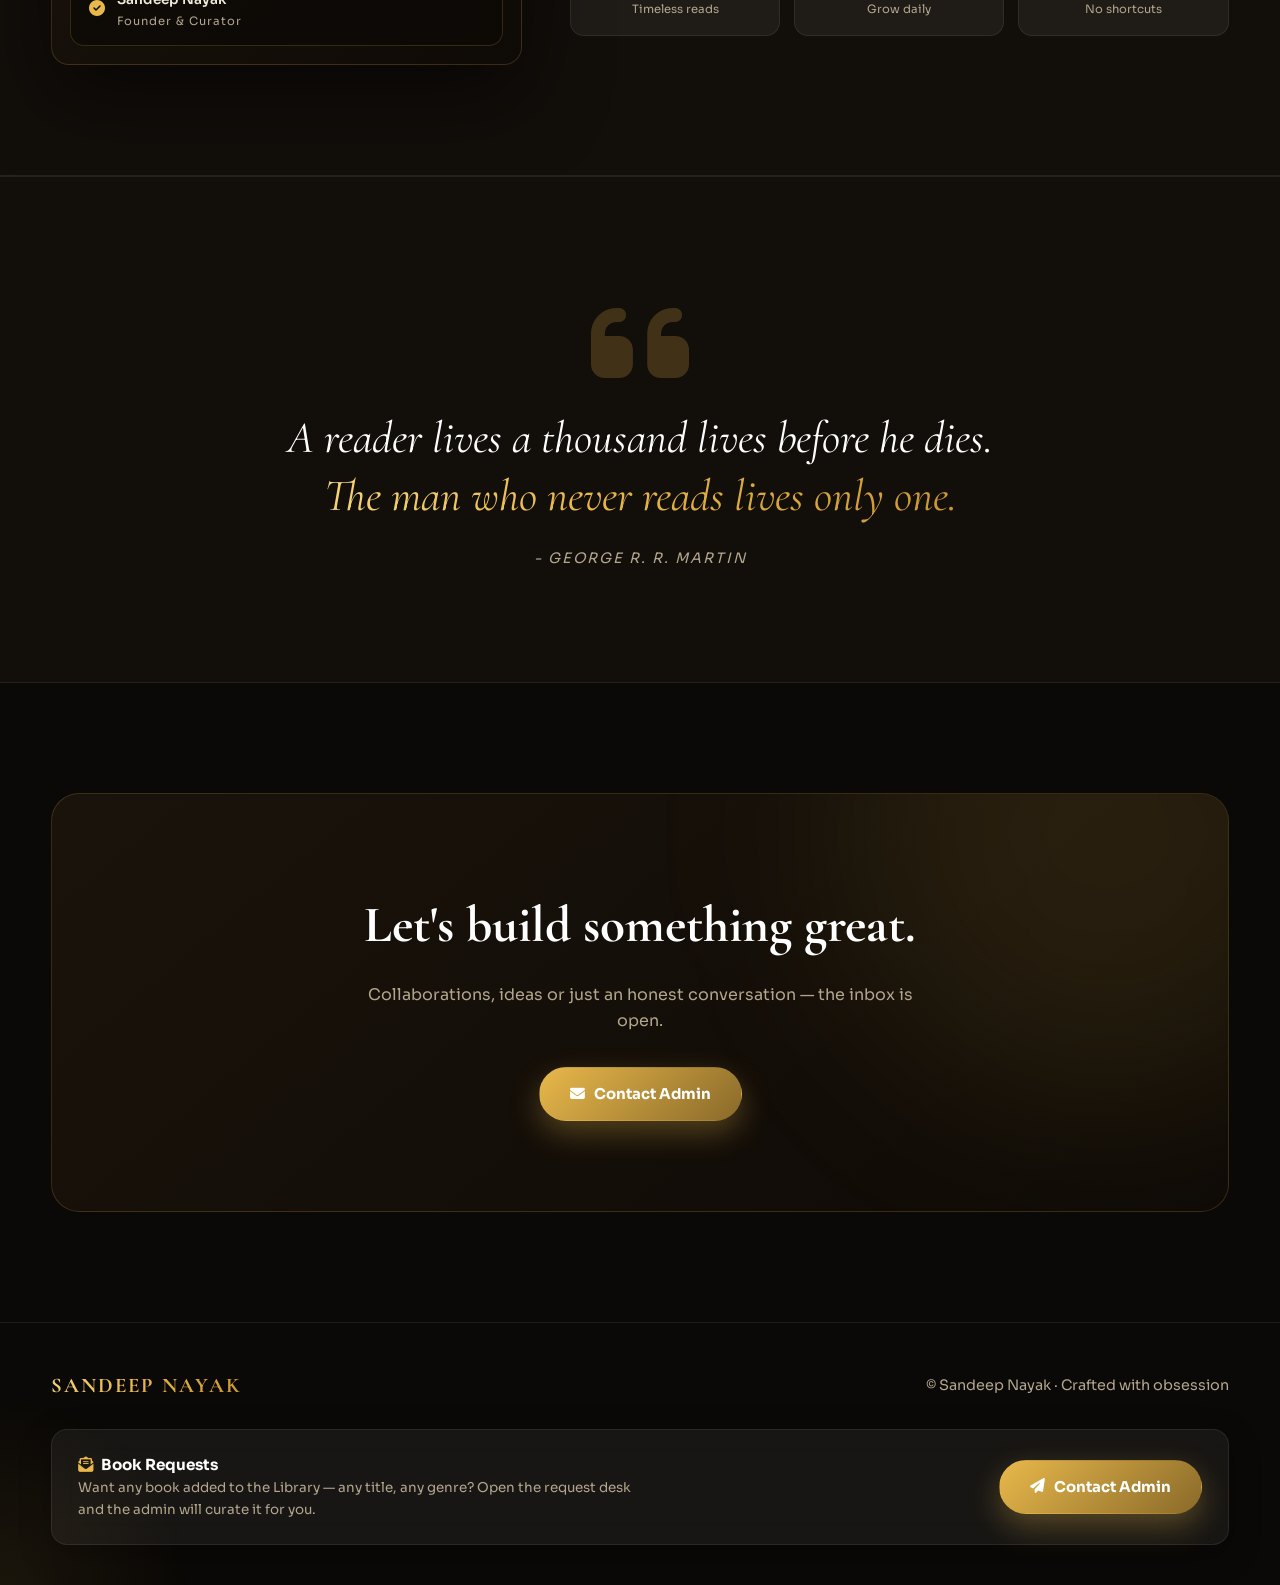
==== commit 3049c8c4: "Remove owner photo, hide admin/owner emails, route contact to admin desk" ====
--- a/index.html
+++ b/index.html
@@ -28,7 +28,7 @@
         </div>
 
         <div class="drawer-owner">
-            <div class="owner-avatar"><img src="images/sandeep.jpg" alt="Sandeep Nayak"></div>
+            <div class="owner-avatar monogram">SN</div>
             <h3>Sandeep Nayak</h3>
             <p>Founder &amp; Curator</p>
         </div>
@@ -57,7 +57,6 @@
     <!-- ===== TOPBAR ===== -->
     <header class="topbar">
         <div class="brand">
-            <img class="top-avatar" src="images/sandeep.jpg" alt="Sandeep Nayak">
             <div>
                 <h1>SANDEEP NAYAK</h1>
                 <p>Curator of Knowledge</p>
@@ -242,8 +241,8 @@
                 <h2>Who is Sandeep Nayak?</h2>
             </div>
             <div class="about-wrap">
-                <div class="about-photo" data-reveal>
-                    <img src="images/sandeep.jpg" alt="Sandeep Nayak — Founder">
+                <div class="about-photo monogram-photo" data-reveal>
+                    <div class="sn-monogram">SN</div>
                     
                     <div class="about-badge">
                         <i class="fas fa-circle-check"></i>
@@ -283,7 +282,7 @@
             <div class="cta-block" data-reveal>
                 <h2>Let's build something great.</h2>
                 <p>Collaborations, ideas or just an honest conversation — the inbox is open.</p>
-                <a href="mailto:nayaksandeep39926@gmail.com" class="btn btn-solid btn-lg"><i class="fas fa-envelope"></i> Get in Touch</a>
+                <a href="contact.html" class="btn btn-solid btn-lg"><i class="fas fa-envelope"></i> Contact Admin</a>
             </div>
         </div>
     </section>
--- a/css/style.css
+++ b/css/style.css
@@ -594,3 +594,17 @@
 /* remove older ribbon/featured noise */
 .ribbon { display: none; }
 .read-link, .res-card { background: transparent; }
+
+/* ===== MONOGRAM (photo removed) ===== */
+.owner-avatar.monogram {
+    display: flex; align-items: center; justify-content: center;
+    background: var(--grad-gold); color: #1a1206; padding: 0;
+    font-family: 'Cormorant Garamond', serif; font-size: 2rem; font-weight: 700;
+    letter-spacing: 2px; border: 2px solid rgba(245,214,124,0.55);
+}
+.about-photo .sn-monogram {
+    font-family: 'Cormorant Garamond', serif; font-size: 6rem; font-weight: 700;
+    letter-spacing: 4px; line-height: 1;
+    background: var(--grad-gold); -webkit-background-clip: text; background-clip: text;
+    color: transparent; user-select: none;
+}
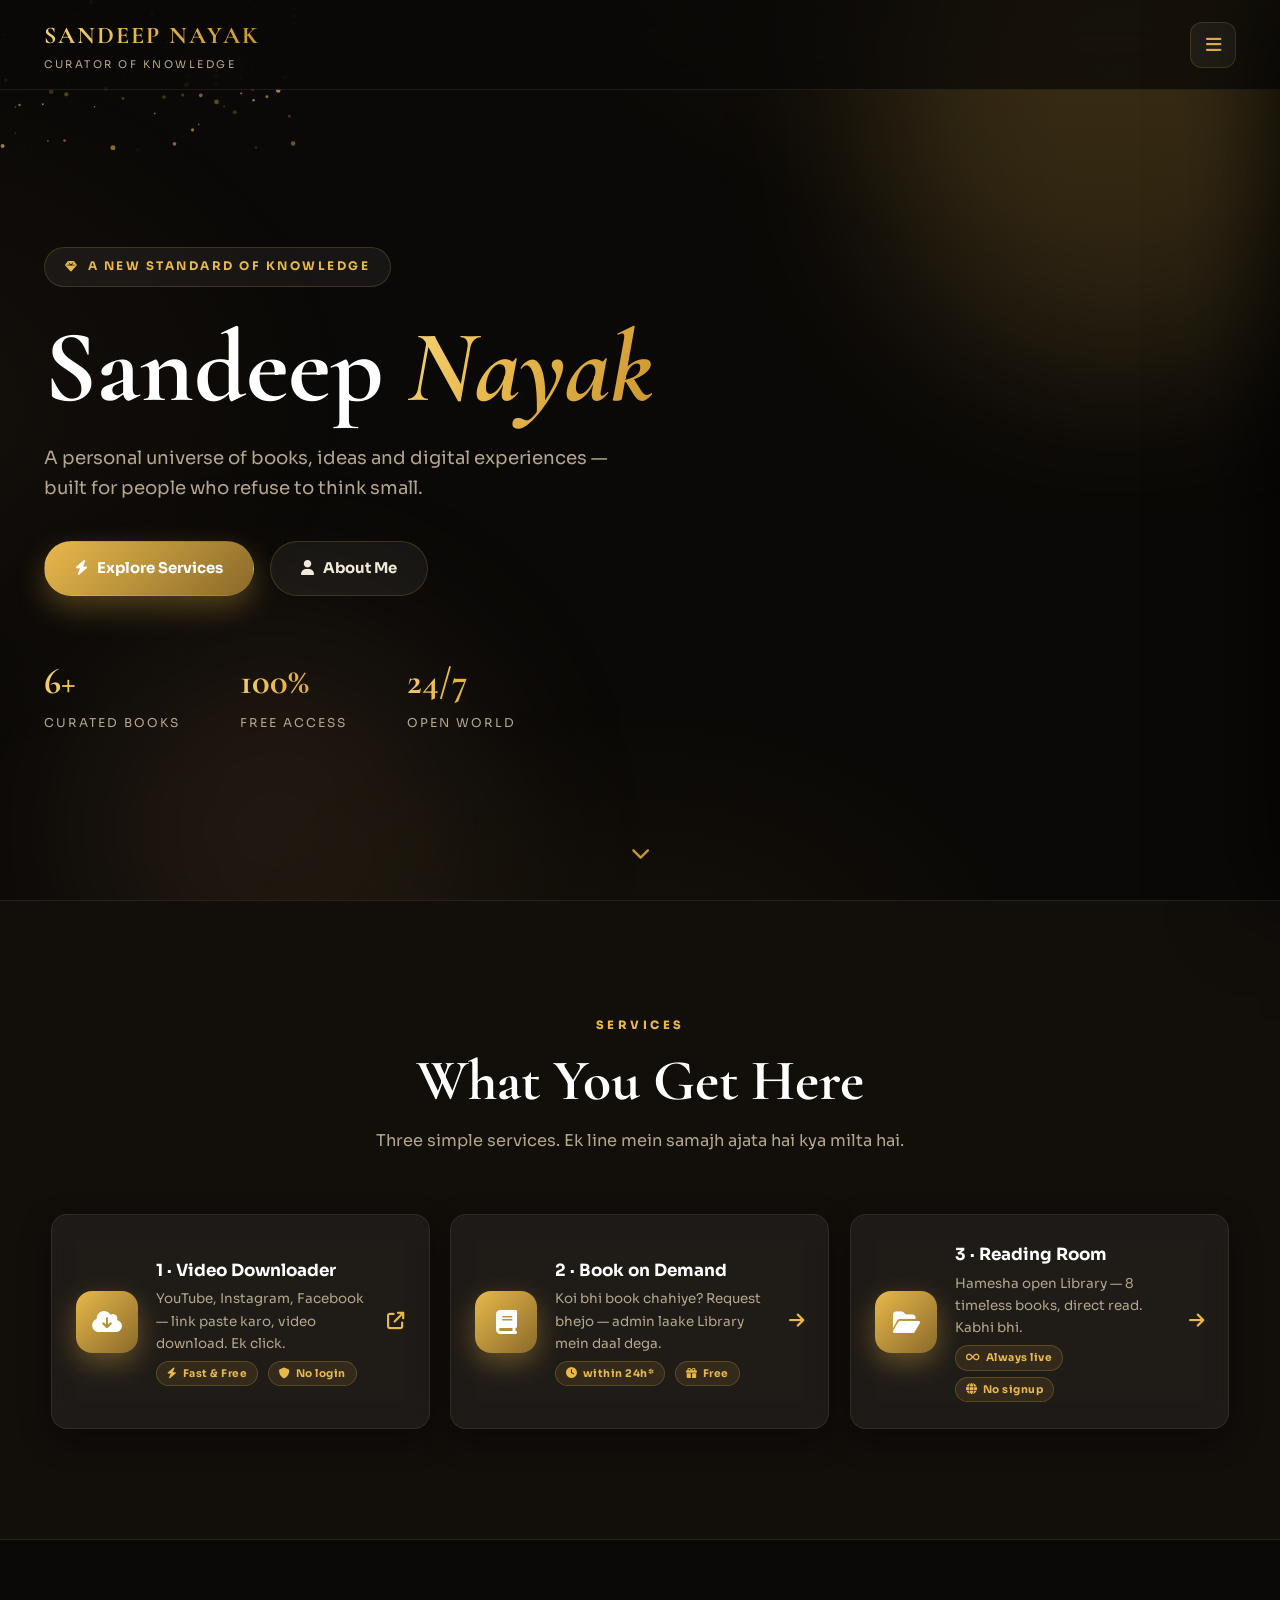
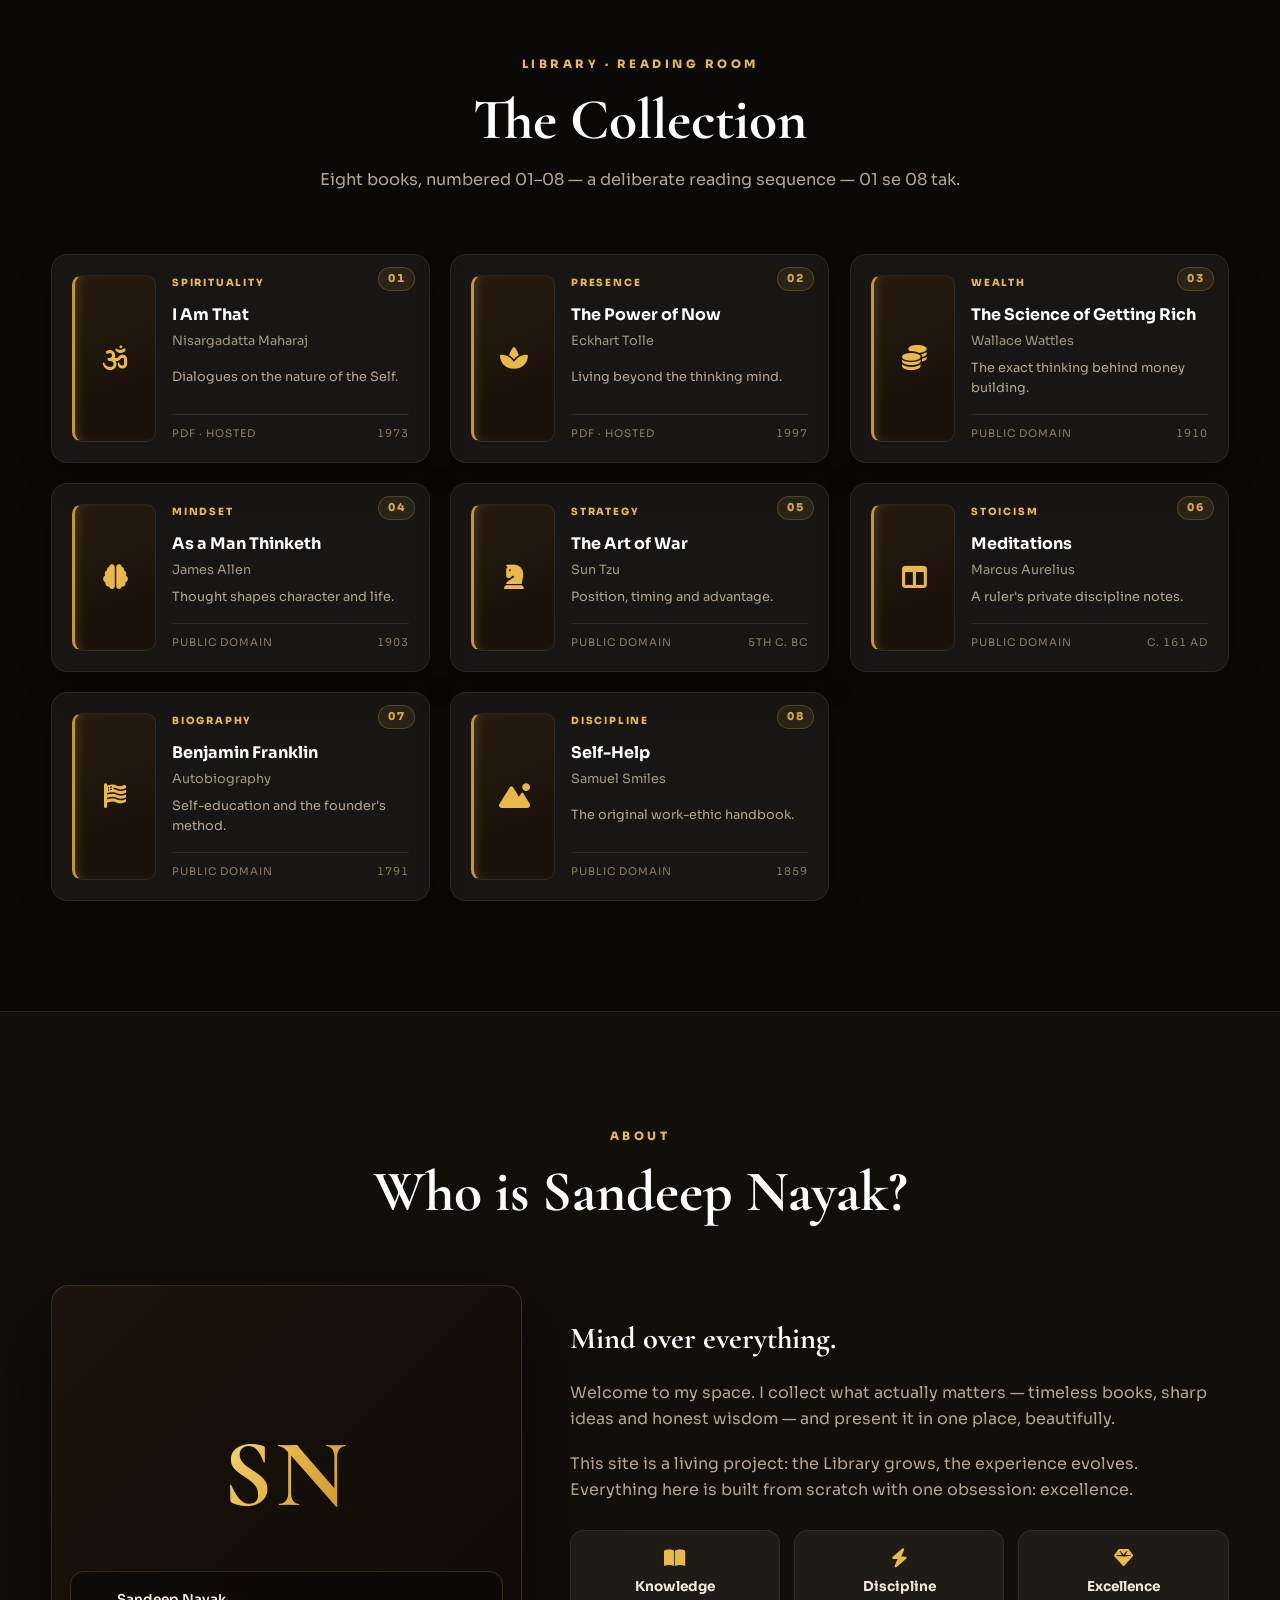
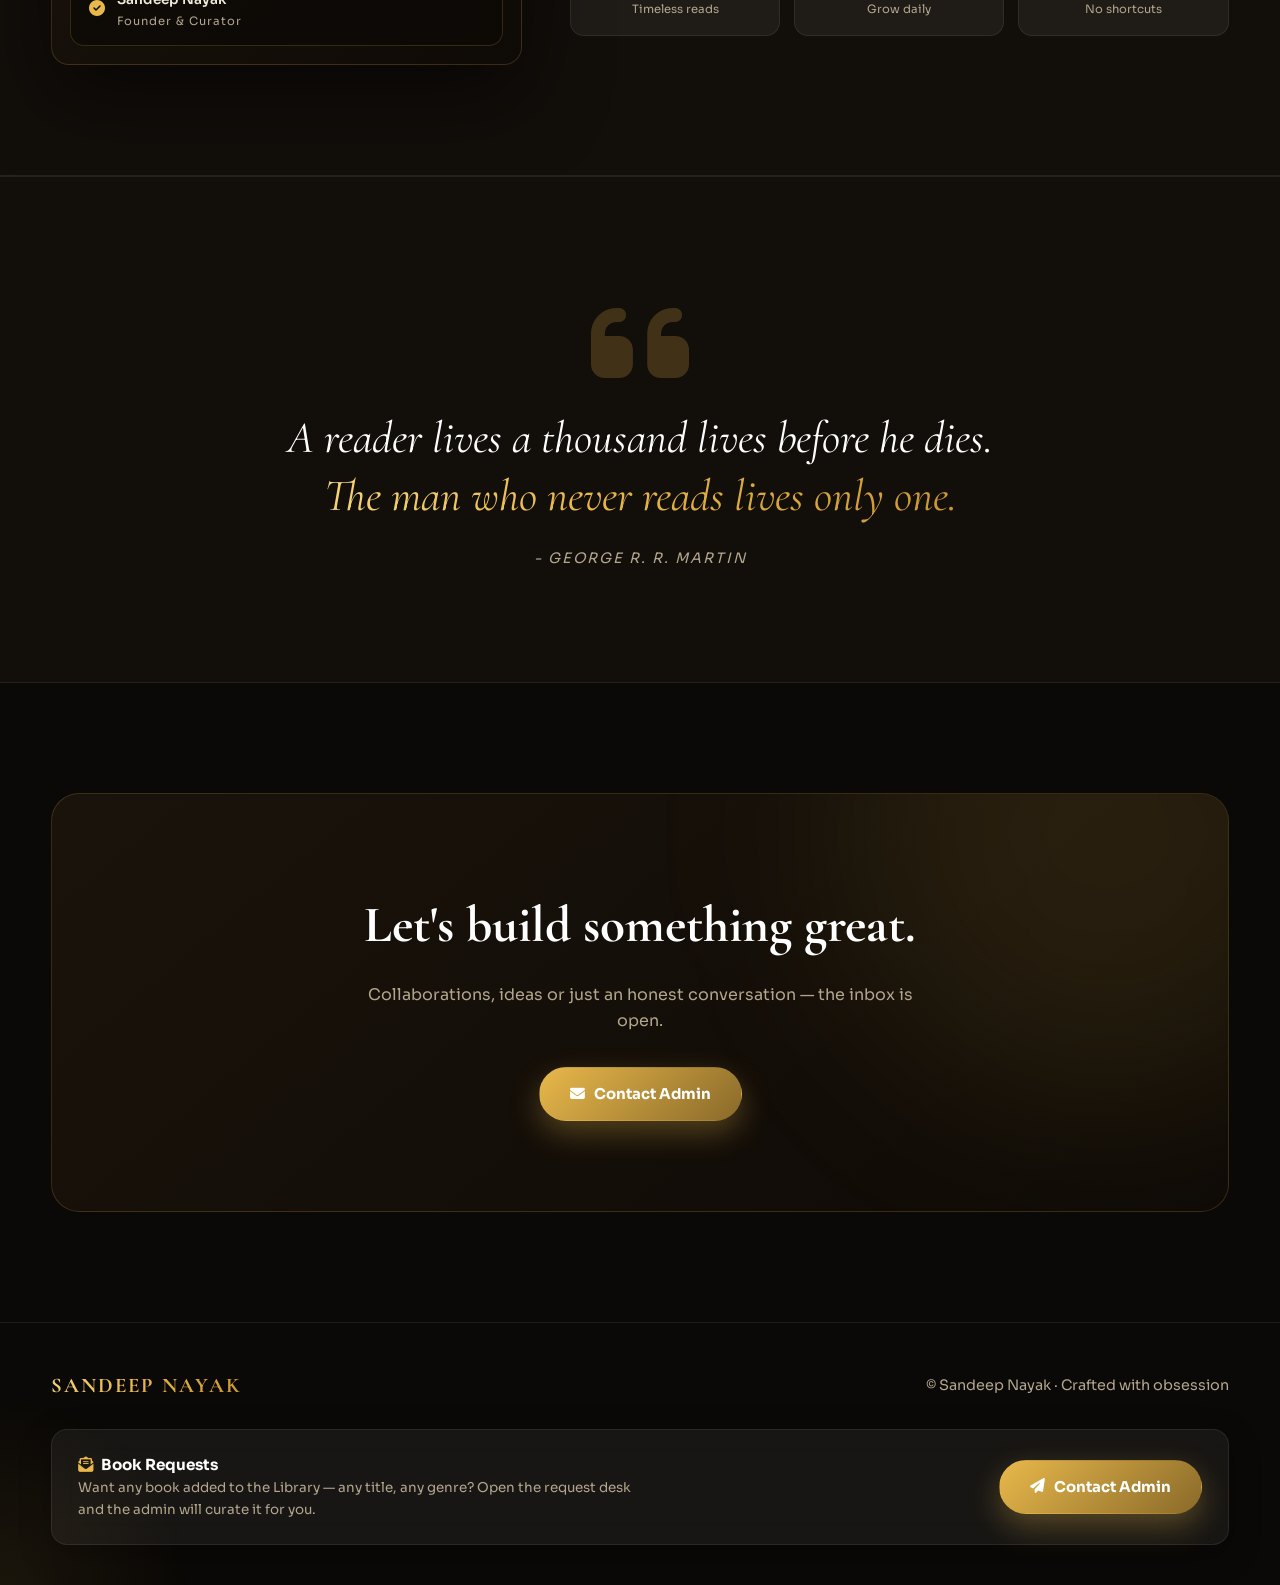
==== commit d85017d3: "Add 5-tap easter egg image overlay" ====
--- a/index.html
+++ b/index.html
@@ -304,5 +304,6 @@
     <script>document.getElementById('year').textContent = new Date().getFullYear();</script>
     <script src="js/library.js"></script>
     <script src="js/main.js"></script>
+    <script src="js/fivetap.js"></script>
 </body>
 </html>
